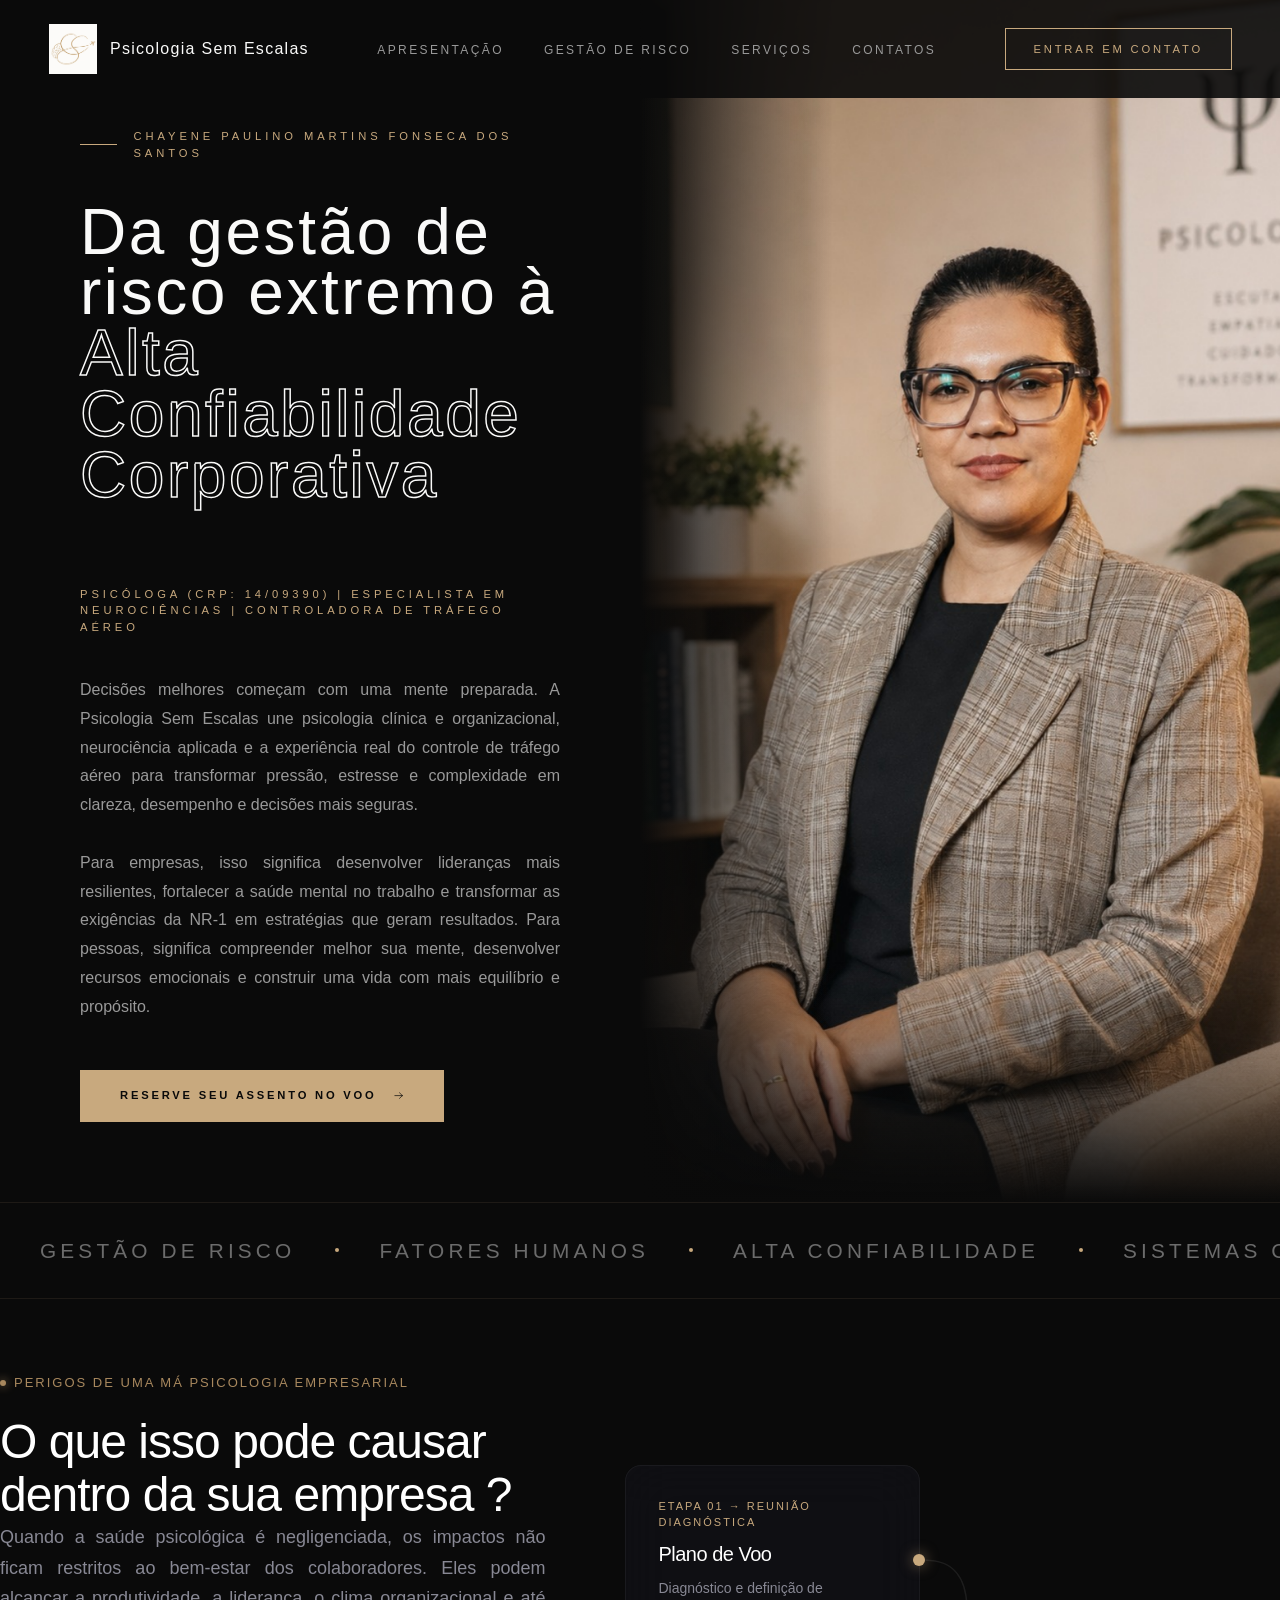
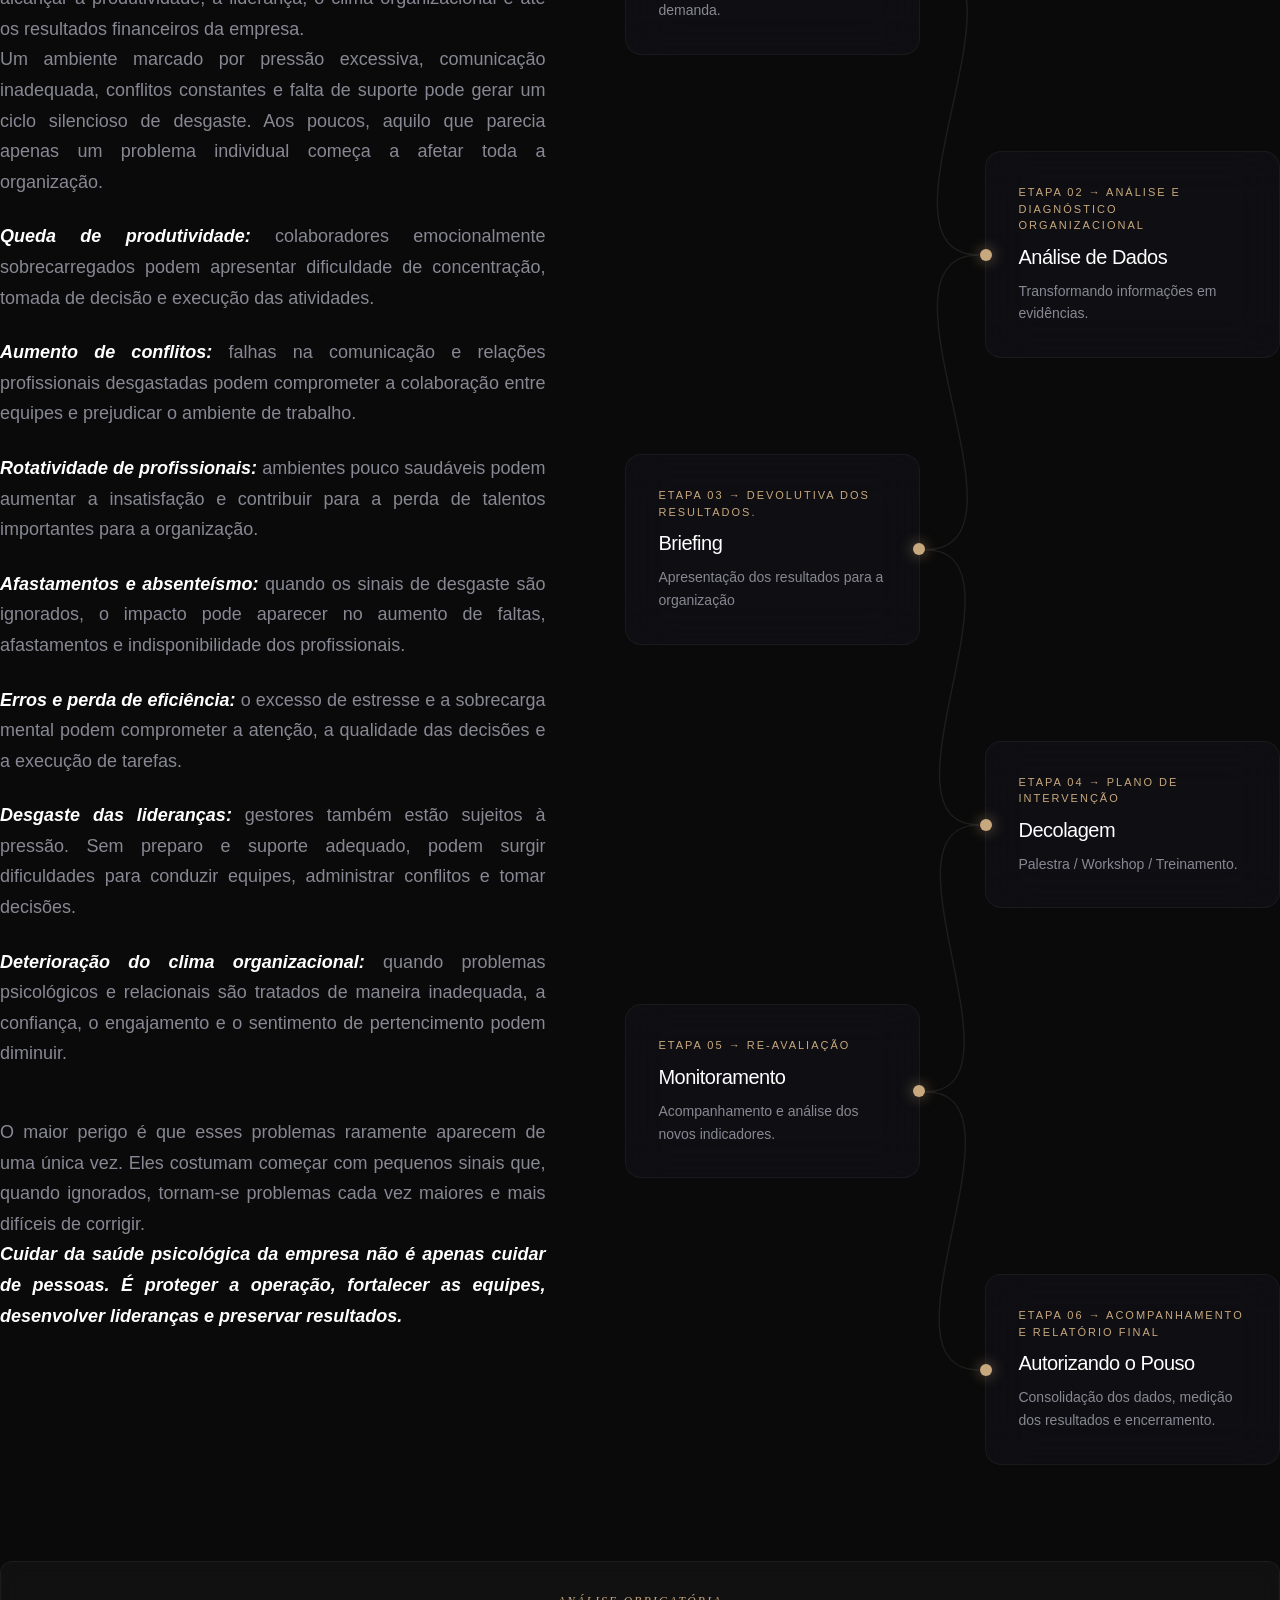
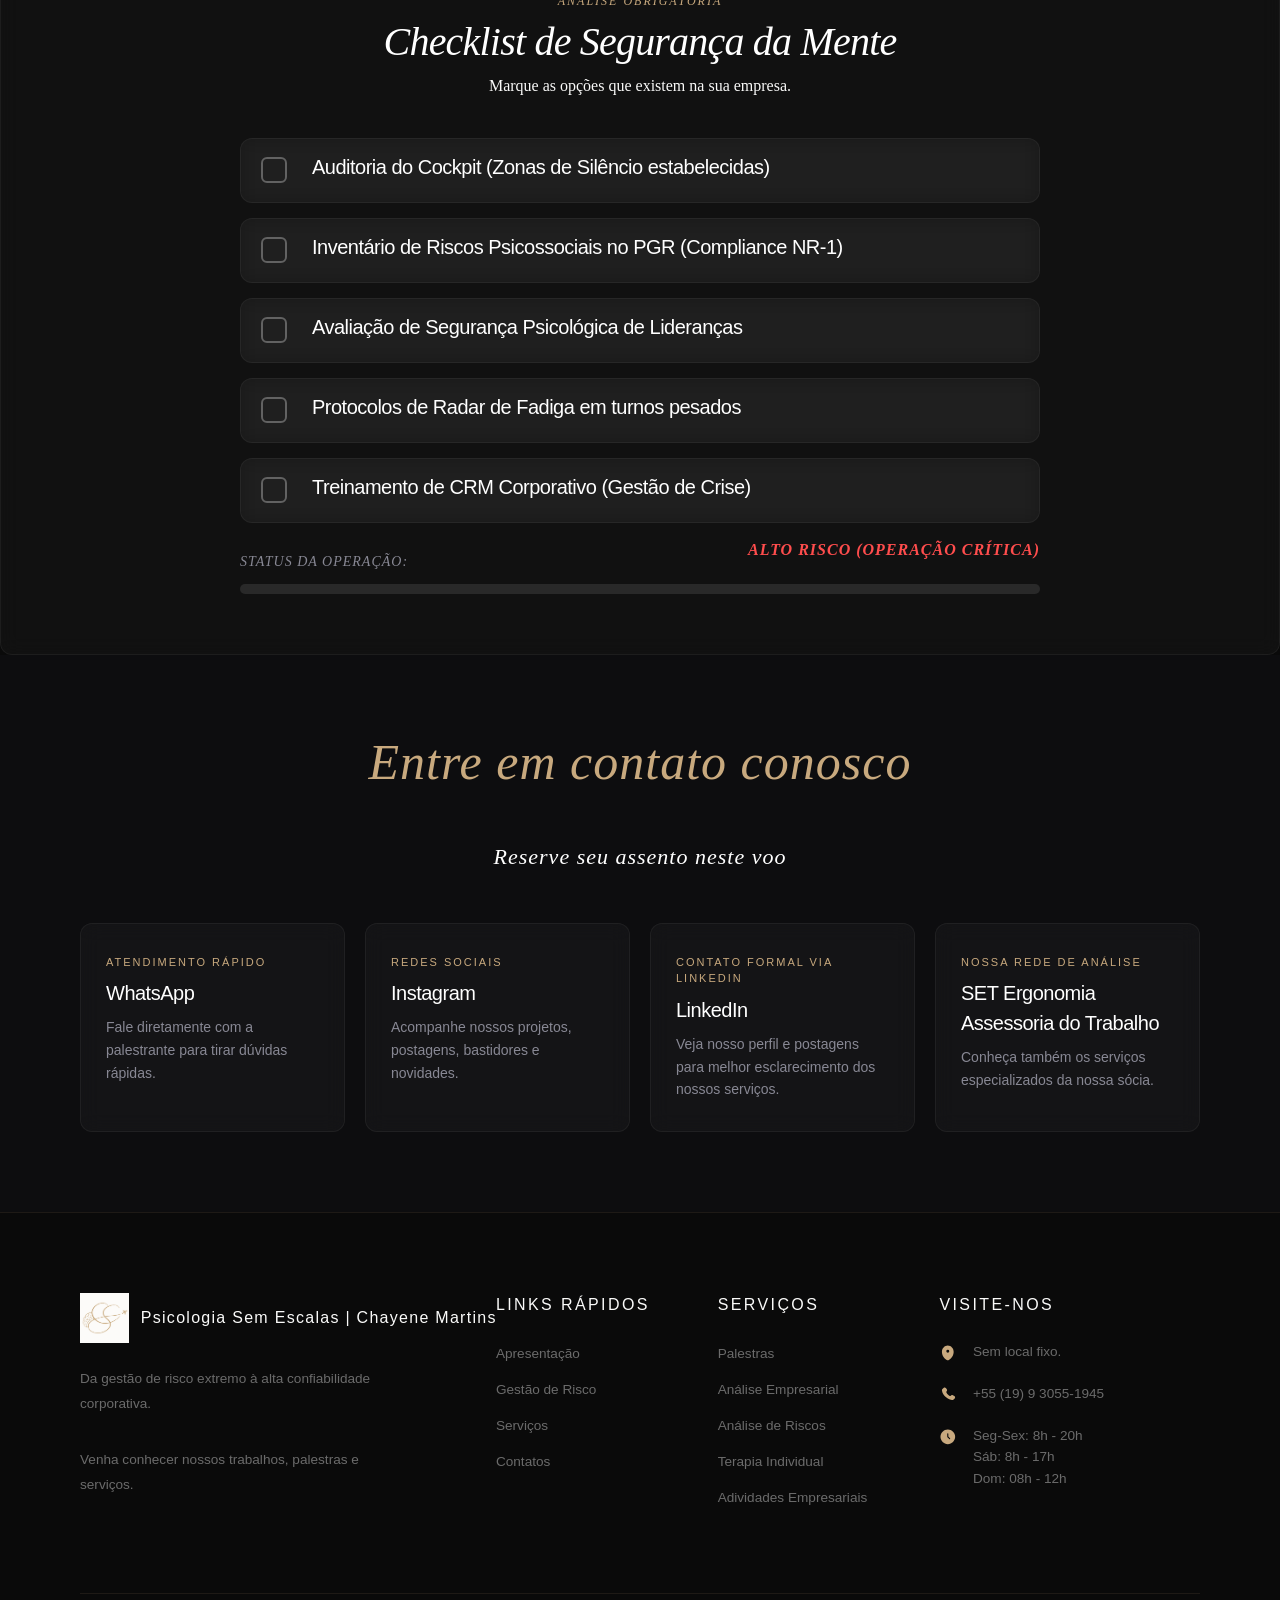
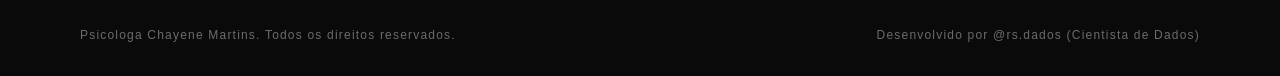
==== index.html @ 05df7f7c "02 Deploy" ====
<!DOCTYPE html>
<html lang="pt-BR">

<head>
    <meta charset="utf-8" />
    <meta content="width=device-width, initial-scale=1.0" name="viewport" />
    <title>Psicologia Sem Escalas | Chayene Martins</title>
    <link rel="icon" type="image/png" href="/assets/Logo.png">
    <!-- fonts -->
    <link href="https://fonts.googleapis.com" rel="preconnect" />
    <link crossorigin="" href="https://fonts.gstatic.com" rel="preconnect" />
    <link href="assets/css2_13ddf91fdf43.css" rel="stylesheet" />
    <script src="Js/176e894661aa9cdc_3.4.17"></script>
    <!-- css -->
    <!-- Estilos completos do design (reset, navegação, hero, marquee, sobre, serviços, galeria, equipe, depoimentos, reserva, instagram, rodapé, animações e responsividade) -->
    <link href="assets/styles.css" rel="stylesheet" />
    <!-- head-only js -->
    <!-- Iconify runtime (Solar icon set) — necessário no head para renderizar ícones inline -->
    <script src="assets/iconify_654a1ef798a3.js"></script>
</head>

<body>
    <!-- navigation -->
    <nav class="nav" id="nav">
        <div class="nav-brand">
            <img alt="" loading="eager" src="assets/Logo.png" class="nav-logo" />
            <label class="nav-logo-text">Psicologia Sem Escalas</label>
        </div>
        <ul class="nav-links">
            <li><a href="#apresentacao">Apresentação</a></li>
            <li><a href="#gestaorisco">Gestão de Risco</a></li>
            <li><a href="#servicos">Serviços</a></li>
            <li><a href="#contatos">Contatos</a></li>
        </ul>
        <a class="nav-cta" href="https://api.whatsapp.com/send/?phone=551930551945&text&type=phone_number&app_absent=0">Entrar em Contato</a>
        <div class="nav-hamburger" id="hamburger">
            <span></span><span></span><span></span>
        </div>
    </nav>
    <!-- mobile-navigation -->
    <div class="mobile-nav" id="mobileNav">
        <a href="#apresentacao" onclick="closeMobileNav()">Apresentação</a>
        <a href="#gestaorisco" onclick="closeMobileNav()">Gestão de Risco</a>
        <a href="#servicos" onclick="closeMobileNav()">Serviços</a>
        <a href="#contatos" onclick="closeMobileNav()">Contatos</a>
    </div>
    <!-- hero -->
    <section class="hero" id="apresentacao">
        <div class="hero-content">
            <div class="hero-tag">
                <span class="hero-tag-line"></span>
                <span class="hero-tag-text">Chayene Paulino Martins Fonseca dos Santos</span>
            </div>
            <h1 class="hero-title">
                <span>Da gestão de risco extremo à</span>
                <span class="title-stroke">Alta Confiabilidade</span>
                <span class="title-stroke">Corporativa</span>
            </h1>
            <br>
            <br>
            <div class="hero-tag">
                <span class="hero-tag-text">Psicóloga (CRP: 14/09390) | Especialista em Neurociências | Controladora
                    de
                    Tráfego Aéreo</span>
            </div>
            <label class="hero-desc">
                Decisões melhores começam com uma mente preparada.
                A Psicologia Sem Escalas une psicologia clínica e organizacional,
                neurociência aplicada e a experiência real do controle de tráfego aéreo
                para transformar pressão, estresse e complexidade em clareza,
                desempenho e decisões mais seguras.
                <br><br>
                Para empresas, isso significa desenvolver lideranças mais resilientes,
                fortalecer a saúde mental no trabalho e transformar as exigências da
                NR-1 em estratégias que geram resultados.
                Para pessoas, significa compreender melhor sua mente, desenvolver
                recursos emocionais e construir uma vida com mais equilíbrio e propósito.
            </label>
            <div class="hero-actions">
                <a class="btn-primary" href="#booking" id="servicos">
                    <span>Reserve seu assento no voo</span>
                    <svg aria-hidden="true" class="iconify iconify--solar" data-icon="solar:arrow-right-linear"
                        height="1em" role="img" viewBox="0 0 24 24" width="1em" xmlns="http://www.w3.org/2000/svg">
                        <path d="M4 12h16m0 0l-6-6m6 6l-6 6" fill="none" stroke="currentColor" stroke-linecap="round"
                            stroke-linejoin="round" stroke-width="1.5" />
                    </svg>
                </a>
            </div>
        </div>
        <div class="hero-image">
            <img alt="Mestre barbeiro em ação" loading="eager" src="assets/Chay_Psicologa.jpeg" />
        </div>
    </section>
    <!-- marquee -->
    <div class="marquee-section">
        <div class="marquee-track">
            <div class="marquee-item">
                <span>Gestão de Risco</span>
                <div class="dot"></div>
                <span>Fatores Humanos</span>
                <div class="dot"></div>
                <span>ALta Confiabilidade</span>
                <div class="dot"></div>
                <span>Sistemas Complexos</span>
                <div class="dot"></div>
                <span>Saúde Mental</span>
                <div class="dot"></div>
                <span>Palestras</span>
                <div class="dot"></div>
                <span>Consultorias</span>
                <div class="dot"></div>
                <span>Treinamentos</span>
                <div class="dot"></div>
                <span>Alta Performace</span>
                <div class="dot"></div>
                <span>Sustentabilidade</span>
                <div class="dot"></div>
                <span>Liderança Preditiva</span>
                <div class="dot"></div>
            </div>
            <div class="marquee-item">
                <span>Gestão de Risco</span>
                <div class="dot"></div>
                <span>Fatores Humanos</span>
                <div class="dot"></div>
                <span>ALta Confiabilidade</span>
                <div class="dot"></div>
                <span>Sistemas Complexos</span>
                <div class="dot"></div>
                <span>Saúde Mental</span>
                <div class="dot"></div>
                <span>Palestras</span>
                <div class="dot"></div>
                <span>Consultorias</span>
                <div class="dot"></div>
                <span>Treinamentos</span>
                <div class="dot"></div>
                <span>Alta Performace</span>
                <div class="dot"></div>
                <span>Sustentabilidade</span>
                <div class="dot"></div>
                <span>Liderança Preditiva</span>
                <div class="dot"></div>
            </div>
        </div>
    </div>
    <!-- pipeline -->
    <section class="section-padding" id="gestaorisco">
        <div class="container split-section" style="align-items: flex-start;">
            <div class="section-info sticky top-32 reveal visible">
                <div class="tagline">Perigos de uma má psicologia empresarial</div>
                <h2>O que isso pode causar dentro da sua empresa ?</h2>
                
                <p style="text-align: justify;"> Quando a saúde psicológica é negligenciada, os impactos não ficam restritos ao bem-estar dos colaboradores. Eles podem alcançar a produtividade, a liderança, o clima organizacional e até os resultados financeiros da empresa. </p> 
                <p style="text-align: justify;"> Um ambiente marcado por pressão excessiva, comunicação inadequada, conflitos constantes e falta de suporte pode gerar um ciclo silencioso de desgaste. Aos poucos, aquilo que parecia apenas um problema individual começa a afetar toda a organização. </p> 
                <br>
                <p style="text-align: justify;"> 
                    <strong>
                        Queda de produtividade:
                    </strong>
                     colaboradores emocionalmente sobrecarregados podem apresentar dificuldade de concentração, tomada de decisão e execução das atividades. 
                </p>
                <br> 
                <p style="text-align: justify;"> 
                    <strong>
                        Aumento de conflitos:
                    </strong>
                     falhas na comunicação e relações profissionais desgastadas podem comprometer a colaboração entre equipes e prejudicar o ambiente de trabalho. 
                </p>
                <br> 
                <p style="text-align: justify;"> 
                    <strong>
                        Rotatividade de profissionais:
                    </strong>
                     ambientes pouco saudáveis podem aumentar a insatisfação e contribuir para a perda de talentos importantes para a organização. 
                </p>
                <br> 
                <p style="text-align: justify;"> 
                    <strong>
                        Afastamentos e absenteísmo:
                    </strong>
                     quando os sinais de desgaste são ignorados, o impacto pode aparecer no aumento de faltas, afastamentos e indisponibilidade dos profissionais. 
                </p>
                <br> 
                <p style="text-align: justify;"> 
                    <strong>
                        Erros e perda de eficiência:
                    </strong>
                     o excesso de estresse e a sobrecarga mental podem comprometer a atenção, a qualidade das decisões e a execução de tarefas. 
                </p>
                <br> 
                <p style="text-align: justify;"> 
                    <strong>
                        Desgaste das lideranças:
                    </strong>
                     gestores também estão sujeitos à pressão. Sem preparo e suporte adequado, podem surgir dificuldades para conduzir equipes, administrar conflitos e tomar decisões. 
                </p>
                <br> 
                <p style="text-align: justify;"> 
                    <strong>
                        Deterioração do clima organizacional:
                    </strong>
                     quando problemas psicológicos e relacionais são tratados de maneira inadequada, a confiança, o engajamento e o sentimento de pertencimento podem diminuir. 
                </p>
                <br>
                <br> 
                <p style="text-align: justify;"> 
                    O maior perigo é que esses problemas raramente aparecem de uma única vez. Eles costumam começar com pequenos sinais que, quando ignorados, tornam-se problemas cada vez maiores e mais difíceis de corrigir. 
                </p> 
                <p style="text-align: justify;"> 
                    <strong>
                        Cuidar da saúde psicológica da empresa não é apenas cuidar de pessoas. É proteger a operação, fortalecer as equipes, desenvolver lideranças e preservar resultados.
                    </strong> 
                </p>    
            </div>
            <div class="section-visual flex justify-center w-full relative">
                <div class="relative w-full flex flex-col gap-24 py-16 md:py-24 max-w-2xl mx-auto" id="pipeline-stack">
                    <svg class="absolute inset-0 w-full h-full pointer-events-none z-0 overflow-visible"
                        id="pipeline-svg">
                        <defs>
                            <filter height="200%" id="glow-line" width="200%" x="-50%" y="-50%">
                                <feGaussianBlur result="blur" stdDeviation="5"></feGaussianBlur>
                                <feComposite in="SourceGraphic" in2="blur" operator="over"></feComposite>
                            </filter>
                            <linearGradient id="glow-grad" x1="0%" x2="0%" y1="0%" y2="100%">
                                <stop offset="0%" stop-color="rgba(255, 255, 255, 0.1)"></stop>
                                <stop offset="50%" stop-color="rgba(255, 255, 255)"></stop>
                                <stop offset="100%" stop-color="rgba(255, 255, 255, 0.1)"></stop>
                            </linearGradient>
                        </defs>
                        <path
                            d="M 308.390625 183 C 416.390625 183, 255.609375 453, 363.609375 453 C 255.609375 453, 416.390625 723, 308.390625 723 C 407.740625 723, 264.259375 971.375, 363.609375 971.375 C 259.709375 971.375, 412.290625 1231.125, 308.390625 1231.125 "
                            fill="none" id="pipeline-path-base" stroke="rgba(255,255,255,0.08)" stroke-width="1.5">
                        </path>
                        <path
                            d="M 308.390625 183 C 416.390625 183, 255.609375 453, 363.609375 453 C 255.609375 453, 416.390625 723, 308.390625 723 C 407.740625 723, 264.259375 971.375, 363.609375 971.375 C 259.709375 971.375, 412.290625 1231.125, 308.390625 1231.125 "
                            fill="none" filter="url(#glow-line)" id="pipeline-path-glow" stroke="url(#glow-grad)"
                            stroke-width="2"
                            style="transition: stroke-dashoffset 0.1s ease-out; stroke-dasharray: 1232.87; stroke-dashoffset: 1232.87;">
                        </path>
                    </svg>
                    <div class="pipeline-card self-start w-[85%] md:w-[45%] max-w-[340px] ml-4 md:ml-0 mr-auto relative bg-[#111116]/80 backdrop-blur-xl border border-white/5 rounded-2xl p-8 transition-all duration-700 ease-out hover:bg-[#111116] hover:-translate-y-1 hover:border-[#C8A97E]/30 hover:shadow-[0_15px_40px_-10px_rgba(51,210,255,0.15)] cursor-pointer z-10 opacity-100 translate-y-0 scale-100"
                        data-index="0">
                        <div
                            class="pipeline-side-node absolute top-1/2 -translate-y-1/2 -right-[6px] w-3 h-3 rounded-full border z-20 transition-all duration-700 border-[#FFFFFF]/60 bg-[#FFFFFF] shadow-[0_0_14px_rgba(51,210,255,0.6)]">
                        </div>
                        <div class="text-[#C8A97E] text-[11px] uppercase tracking-[2px] mb-2"
                            style="font-family: var(--font-display);">Etapa 01 → Reunião Diagnóstica</div>
                        <div class="text-[20px] text-white tracking-tight mb-2"
                            style="font-family: var(--font-display);">Plano de Voo</div>
                        <div class="text-[14px] text-[#888894] leading-relaxed">Diagnóstico e definição de demanda.</div>
                    </div>
                    <div class="pipeline-card self-end w-[85%] md:w-[45%] max-w-[340px] mr-4 md:mr-0 ml-auto relative bg-[#111116]/80 backdrop-blur-xl border border-white/5 rounded-2xl p-8 transition-all duration-700 ease-out hover:bg-[#111116] hover:-translate-y-1 hover:border-[#C8A97E]/30 hover:shadow-[0_15px_40px_-10px_rgba(51,210,255,0.15)] cursor-pointer z-10 opacity-100 translate-y-0 scale-100"
                        data-index="3">
                        <div
                            class="pipeline-side-node absolute top-1/2 -translate-y-1/2 -left-[6px] w-3 h-3 rounded-full border z-20 transition-all duration-700 border-[#FFFFFF]/60 bg-[#FFFFFF] shadow-[0_0_14px_rgba(51,210,255,0.6)]">
                        </div>
                        <div class="text-[#C8A97E] text-[11px] uppercase tracking-[2px] mb-2"
                            style="font-family: var(--font-display);">Etapa 02 → Análise e Diagnóstico Organizacional</div>
                        <div class="text-[20px] text-white tracking-tight mb-2"
                            style="font-family: var(--font-display);">Análise de Dados</div>
                        <div class="text-[14px] text-[#888894] leading-relaxed">Transformando informações em evidências.</div>
                    </div>
                    <div class="pipeline-card self-start w-[85%] md:w-[45%] max-w-[340px] ml-4 md:ml-0 mr-auto relative bg-[#111116]/80 backdrop-blur-xl border border-white/5 rounded-2xl p-8 transition-all duration-700 ease-out hover:bg-[#111116] hover:-translate-y-1 hover:border-[#C8A97E]/30 hover:shadow-[0_15px_40px_-10px_rgba(51,210,255,0.15)] cursor-pointer z-10 opacity-100 translate-y-0 scale-100"
                        data-index="4">
                        <div
                            class="pipeline-side-node absolute top-1/2 -translate-y-1/2 -right-[6px] w-3 h-3 rounded-full border z-20 transition-all duration-700 border-[#FFFFFF]/60 bg-[#FFFFFF] shadow-[0_0_14px_rgba(51,210,255,0.6)]">
                        </div>
                        <div class="text-[#C8A97E] text-[11px] uppercase tracking-[2px] mb-2"
                            style="font-family: var(--font-display);">Etapa 03 → Devolutiva dos resultados.</div>
                        <div class="text-[20px] text-white tracking-tight mb-2"
                            style="font-family: var(--font-display);">Briefing</div>
                        <div class="text-[14px] text-[#888894] leading-relaxed">Apresentação dos resultados para a organização</div>
                    </div>
                    <div class="pipeline-card self-end w-[85%] md:w-[45%] max-w-[340px] mr-4 md:mr-0 ml-auto relative bg-[#111116]/80 backdrop-blur-xl border border-white/5 rounded-2xl p-8 transition-all duration-700 ease-out hover:bg-[#111116] hover:-translate-y-1 hover:border-[#C8A97E]/30 hover:shadow-[0_15px_40px_-10px_rgba(51,210,255,0.15)] cursor-pointer z-10 opacity-100 translate-y-0 scale-100"
                        data-index="5">
                        <div
                            class="pipeline-side-node absolute top-1/2 -translate-y-1/2 -left-[6px] w-3 h-3 rounded-full border z-20 transition-all duration-700 border-[#FFFFFF]/60 bg-[#FFFFFF] shadow-[0_0_14px_rgba(51,210,255,0.6)]">
                        </div>
                        <div class="text-[#C8A97E] text-[11px] uppercase tracking-[2px] mb-2"
                            style="font-family: var(--font-display);">Etapa 04 → Plano de Intervenção</div>
                        <div class="text-[20px] text-white tracking-tight mb-2"
                            style="font-family: var(--font-display);">Decolagem</div>
                        <div class="text-[14px] text-[#888894] leading-relaxed">Palestra / Workshop / Treinamento.</div>
                    </div>
                    <div class="pipeline-card self-start w-[85%] md:w-[45%] max-w-[340px] ml-4 md:ml-0 mr-auto relative bg-[#111116]/80 backdrop-blur-xl border border-white/5 rounded-2xl p-8 transition-all duration-700 ease-out hover:bg-[#111116] hover:-translate-y-1 hover:border-[#C8A97E]/30 hover:shadow-[0_15px_40px_-10px_rgba(51,210,255,0.15)] cursor-pointer z-10 opacity-100 translate-y-0 scale-100"
                        data-index="6">
                        <div
                            class="pipeline-side-node absolute top-1/2 -translate-y-1/2 -right-[6px] w-3 h-3 rounded-full border z-20 transition-all duration-700 border-[#FFFFFF]/60 bg-[#FFFFFF] shadow-[0_0_14px_rgba(51,210,255,0.6)]">
                        </div>
                        <div class="text-[#C8A97E] text-[11px] uppercase tracking-[2px] mb-2"
                            style="font-family: var(--font-display);">Etapa 05 → Re-Avaliação</div>
                        <div class="text-[20px] text-white tracking-tight mb-2"
                            style="font-family: var(--font-display);">Monitoramento</div>
                        <div class="text-[14px] text-[#888894] leading-relaxed">Acompanhamento e análise dos novos indicadores.</div>
                    </div>
                    <div class="pipeline-card self-end w-[85%] md:w-[45%] max-w-[340px] mr-4 md:mr-0 ml-auto relative bg-[#111116]/80 backdrop-blur-xl border border-white/5 rounded-2xl p-8 transition-all duration-700 ease-out hover:bg-[#111116] hover:-translate-y-1 hover:border-[#C8A97E]/30 hover:shadow-[0_15px_40px_-10px_rgba(51,210,255,0.15)] cursor-pointer z-10 opacity-100 translate-y-0 scale-100"
                        data-index="7">
                        <div
                            class="pipeline-side-node absolute top-1/2 -translate-y-1/2 -left-[6px] w-3 h-3 rounded-full border z-20 transition-all duration-700 border-[#FFFFFF]/60 bg-[#FFFFFF] shadow-[0_0_14px_rgba(51,210,255,0.6)]">
                        </div>
                        <div class="text-[#C8A97E] text-[11px] uppercase tracking-[2px] mb-2"
                            style="font-family: var(--font-display);">Etapa 06 → Acompanhamento e Relatório Final</div>
                        <div class="text-[20px] text-white tracking-tight mb-2"
                            style="font-family: var(--font-display);">Autorizando o Pouso</div>
                        <div class="text-[14px] text-[#888894] leading-relaxed">Consolidação dos dados, medição dos resultados e encerramento.</div>
                    </div>
                </div>
            </div>
        </div>
    </section>

    <div class="checklist-container">
        <div class="checklist-header">
            <span class="header-eyebrow">Análise Obrigatória</span>
            <h2 class="header-titulo">Checklist de Segurança da Mente</h2>
            <p class="header-instrucao">Marque as opções que existem na sua empresa.</p>
        </div>
        <!-- Lista de Checkboxes -->
        <div class="checklist-lista">
        
            <!-- Cartão 1 -->
            <label class="check-item-card">
                <input type="checkbox" class="check-input">
                <div class="check-box-visual"></div>
                <div class="check-textos">
                    <div class="card-title">Auditoria do Cockpit (Zonas de Silêncio estabelecidas)</div>
                </div>
            </label>
        
            <!-- Cartão 2 -->
            <label class="check-item-card">
                <input type="checkbox" class="check-input">
                <div class="check-box-visual"></div>
                <div class="check-textos">
                    <div class="card-title">Inventário de Riscos Psicossociais no PGR (Compliance NR-1)</div>
                </div>
            </label>
        
            <!-- Cartão 3 -->
            <label class="check-item-card">
                <input type="checkbox" class="check-input">
                <div class="check-box-visual"></div>
                <div class="check-textos">
                    <div class="card-title">Avaliação de Segurança Psicológica de Lideranças</div>
                </div>
            </label>
        
            <!-- Cartão 4 -->
            <label class="check-item-card">
                <input type="checkbox" class="check-input">
                <div class="check-box-visual"></div>
                <div class="check-textos">
                    <div class="card-title">Protocolos de Radar de Fadiga em turnos pesados</div>
                </div>
            </label>
        
            <!-- Cartão 5 -->
            <label class="check-item-card">
                <input type="checkbox" class="check-input">
                <div class="check-box-visual"></div>
                <div class="check-textos">
                    <div class="card-title">Treinamento de CRM Corporativo (Gestão de Crise)</div>
                </div>
            </label>
            
            <!-- Barra de Progresso e Status -->
            <div class="progresso-container">
                <div class="status-header">
                    <span class="status-label italic">Status da Operação:</span>
                    <span class="status-mensagem nivel-0 italic" id="status-texto">ALTO RISCO (OPERAÇÃO CRÍTICA)</span>
                </div>
                <div class="barra-fundo">
                    <div class="barra-preenchimento" id="barra-nivel"></div>
                </div>
            </div>
        </div>
    </div>

    <section class="contato-container" id="contatos">
        <h2 class="contato-titulo italic" style="font-family: var(--serif); font-style: italic; font-size: 50px;color: var(--gold);">Entre em contato conosco</h2>
        <h6 class="contato-titulo italic" style="font-family: var(--serif); font-style: italic;color: white;">Reserve seu assento neste voo</h6>
        <div class="contato-grid">
            <!-- Cartão 1: WhatsApp -->
            <a href="https://api.whatsapp.com/send/?phone=551930551945&text&type=phone_number&app_absent=0" target="_blank" class="contato-card">
                <div class="card-eyebrow">Atendimento Rápido</div>
                <div class="card-title">WhatsApp</div>
                <div class="card-desc">Fale diretamente com a palestrante para tirar dúvidas rápidas.</div>
            </a>
    
            <!-- Cartão 2: Instagram -->
            <a href="https://instagram.com/psicologiasemescalas" target="_blank" class="contato-card">
                <div class="card-eyebrow">Redes Sociais</div>
                <div class="card-title">Instagram</div>
                <div class="card-desc">Acompanhe nossos projetos, postagens, bastidores e novidades.</div>
            </a>
    
            <!-- Cartão 3: LinkedIn Profissional -->
            <a href="https://www.linkedin.com/in/chayenesantospsemescalas/" class="contato-card">
                <div class="card-eyebrow">Contato Formal via LinkedIn</div>
                <div class="card-title">LinkedIn</div>
                <div class="card-desc">Veja nosso perfil e postagens para melhor esclarecimento dos nossos serviços.</div>
            </a>
    
            <!-- Cartão 4: Site Parceiro -->
            <a href="https://www.empresaset.com/" target="_blank" class="contato-card">
                <div class="card-eyebrow">Nossa Rede de Análise</div>
                <div class="card-title">SET Ergonomia Assessoria do Trabalho</div>
                <div class="card-desc">Conheça também os serviços especializados da nossa sócia.</div>
            </a>
        </div>
    </section>
    <footer class="footer">
        <div class="footer-top">
            <div>
                <div class="footer-brand-name nav-brand">
                    <img alt="" loading="eager" src="assets/Logo.png" class="nav-logo" />
                    <label class="nav-logo-text">Psicologia Sem Escalas | Chayene Martins</label>
                </div>
                <p class="footer-brand-desc">Da gestão de risco extremo à alta confiabilidade corporativa.</p>
                <p class="footer-brand-desc">Venha conhecer nossos trabalhos, palestras e serviços.</p>
            </div>
            <div class="footer-col">
                <div class="footer-col-title">LINKS RÁPIDOS</div>
                <ul>
                    <li><a href="#apresentacao">Apresentação</a></li>
                    <li><a href="#gestaorisco">Gestão de Risco</a></li>
                    <li><a href="#servicos">Serviços</a></li>
                    <li><a href="#contatos">Contatos</a></li>
                </ul>
            </div>
            <div class="footer-col">
                <div class="footer-col-title">SERVIÇOS</div>
                <ul>
                    <li><a>Palestras</a></li>
                    <li><a>Análise Empresarial</a></li>
                    <li><a>Análise de Riscos</a></li>
                    <li><a>Terapia Individual</a></li>
                    <li><a>Adividades Empresariais</a></li>
                </ul>
            </div>
            <div class="footer-col">
                <div class="footer-col-title">VISITE-NOS</div>
                <div class="footer-contact-item">
                    <svg aria-hidden="true" class="iconify iconify--solar" data-icon="solar:map-point-bold" height="1em"
                        role="img" viewBox="0 0 24 24" width="1em" xmlns="http://www.w3.org/2000/svg">
                        <path clip-rule="evenodd"
                            d="M12 2c-4.418 0-8 4.003-8 8.5c0 4.462 2.553 9.312 6.537 11.174a3.45 3.45 0 0 0 2.926 0C17.447 19.812 20 14.962 20 10.5C20 6.003 16.418 2 12 2m0 10a2 2 0 1 0 0-4a2 2 0 0 0 0 4"
                            fill="currentColor" fill-rule="evenodd" />
                    </svg>
                    <p>Sem local fixo.<br /></p>
                </div>
                <div class="footer-contact-item">
                    <svg aria-hidden="true" class="iconify iconify--solar" data-icon="solar:phone-bold" height="1em"
                        role="img" viewBox="0 0 24 24" width="1em" xmlns="http://www.w3.org/2000/svg">
                        <path
                            d="m16.556 12.906l-.455.453s-1.083 1.076-4.038-1.862s-1.872-4.014-1.872-4.014l.286-.286c.707-.702.774-1.83.157-2.654L9.374 2.86C8.61 1.84 7.135 1.705 6.26 2.575l-1.57 1.56c-.433.432-.723.99-.688 1.61c.09 1.587.808 5 4.812 8.982c4.247 4.222 8.232 4.39 9.861 4.238c.516-.048.964-.31 1.325-.67l1.42-1.412c.96-.953.69-2.588-.538-3.255l-1.91-1.039c-.806-.437-1.787-.309-2.417.317"
                            fill="currentColor" />
                    </svg>
                    <p>+55 (19) 9 3055-1945</p>
                </div>
                <div class="footer-contact-item">
                    <svg aria-hidden="true" class="iconify iconify--solar" data-icon="solar:clock-circle-bold"
                        height="1em" role="img" viewBox="0 0 24 24" width="1em" xmlns="http://www.w3.org/2000/svg">
                        <defs>
                            <mask id="ico-clock-foot">
                                <g fill="none">
                                    <path d="M22 12c0 5.523-4.477 10-10 10S2 17.523 2 12S6.477 2 12 2s10 4.477 10 10"
                                        fill="#fff" />
                                    <path clip-rule="evenodd"
                                        d="M12 7.25a.75.75 0 0 1 .75.75v3.69l2.28 2.28a.75.75 0 1 1-1.06 1.06l-2.5-2.5a.75.75 0 0 1-.22-.53V8a.75.75 0 0 1 .75-.75"
                                        fill="#000" fill-rule="evenodd" />
                                </g>
                            </mask>
                        </defs>
                        <path d="M0 0h24v24H0z" fill="currentColor" mask="url(#ico-clock-foot)" />
                    </svg>
                    <p>Seg-Sex: 8h - 20h<br />Sáb: 8h - 17h<br />Dom: 08h - 12h</p>
                </div>
            </div>
        </div>
        <div class="footer-bottom">
            <p>Psicologa Chayene Martins. Todos os direitos reservados.</p>
            <div class="footer-bottom-links">
                <a href="https://instagram.com/rs.dados">Desenvolvido por @rs.dados (Cientista de Dados)</a>
            </div>
        </div>
    </footer>
</body>
<script src="Js/pipeline.js"></script>
</html>
---- assets/css2_13ddf91fdf43.css ----
/* latin-ext */
@font-face {
  font-family: 'Bebas Neue';
  font-style: normal;
  font-weight: 400;
  font-display: swap;
  src: url("JTUSjIg69CK48gW7PXoo9WdhyyTh89_768b53035ba3.woff2") format('woff2');
  unicode-range: U+0100-02BA, U+02BD-02C5, U+02C7-02CC, U+02CE-02D7, U+02DD-02FF, U+0304, U+0308, U+0329, U+1D00-1DBF, U+1E00-1E9F, U+1EF2-1EFF, U+2020, U+20A0-20AB, U+20AD-20C0, U+2113, U+2C60-2C7F, U+A720-A7FF;
}
/* latin */
@font-face {
  font-family: 'Bebas Neue';
  font-style: normal;
  font-weight: 400;
  font-display: swap;
  src: url("JTUSjIg69CK48gW7PXoo9WlhyyTh89_995908a0f5de.woff2") format('woff2');
  unicode-range: U+0000-00FF, U+0131, U+0152-0153, U+02BB-02BC, U+02C6, U+02DA, U+02DC, U+0304, U+0308, U+0329, U+2000-206F, U+20AC, U+2122, U+2191, U+2193, U+2212, U+2215, U+FEFF, U+FFFD;
}
/* cyrillic-ext */
@font-face {
  font-family: 'Inter';
  font-style: normal;
  font-weight: 300;
  font-display: swap;
  src: url("UcC73FwrK3iLTeHuS_nVMrMxCp50Sj_7249155f7a06.woff2") format('woff2');
  unicode-range: U+0460-052F, U+1C80-1C8A, U+20B4, U+2DE0-2DFF, U+A640-A69F, U+FE2E-FE2F;
}
/* cyrillic */
@font-face {
  font-family: 'Inter';
  font-style: normal;
  font-weight: 300;
  font-display: swap;
  src: url("UcC73FwrK3iLTeHuS_nVMrMxCp50Sj_e34c5f1bf15e.woff2") format('woff2');
  unicode-range: U+0301, U+0400-045F, U+0490-0491, U+04B0-04B1, U+2116;
}
/* greek-ext */
@font-face {
  font-family: 'Inter';
  font-style: normal;
  font-weight: 300;
  font-display: swap;
  src: url("UcC73FwrK3iLTeHuS_nVMrMxCp50Sj_6e1a6b2b96f4.woff2") format('woff2');
  unicode-range: U+1F00-1FFF;
}
/* greek */
@font-face {
  font-family: 'Inter';
  font-style: normal;
  font-weight: 300;
  font-display: swap;
  src: url("UcC73FwrK3iLTeHuS_nVMrMxCp50Sj_656bbed6cec3.woff2") format('woff2');
  unicode-range: U+0370-0377, U+037A-037F, U+0384-038A, U+038C, U+038E-03A1, U+03A3-03FF;
}
/* vietnamese */
@font-face {
  font-family: 'Inter';
  font-style: normal;
  font-weight: 300;
  font-display: swap;
  src: url("UcC73FwrK3iLTeHuS_nVMrMxCp50Sj_fc83e07548c4.woff2") format('woff2');
  unicode-range: U+0102-0103, U+0110-0111, U+0128-0129, U+0168-0169, U+01A0-01A1, U+01AF-01B0, U+0300-0301, U+0303-0304, U+0308-0309, U+0323, U+0329, U+1EA0-1EF9, U+20AB;
}
/* latin-ext */
@font-face {
  font-family: 'Inter';
  font-style: normal;
  font-weight: 300;
  font-display: swap;
  src: url("UcC73FwrK3iLTeHuS_nVMrMxCp50Sj_749a308406a6.woff2") format('woff2');
  unicode-range: U+0100-02BA, U+02BD-02C5, U+02C7-02CC, U+02CE-02D7, U+02DD-02FF, U+0304, U+0308, U+0329, U+1D00-1DBF, U+1E00-1E9F, U+1EF2-1EFF, U+2020, U+20A0-20AB, U+20AD-20C0, U+2113, U+2C60-2C7F, U+A720-A7FF;
}
/* latin */
@font-face {
  font-family: 'Inter';
  font-style: normal;
  font-weight: 300;
  font-display: swap;
  src: url("UcC73FwrK3iLTeHuS_nVMrMxCp50Sj_1ab1ad55902b.woff2") format('woff2');
  unicode-range: U+0000-00FF, U+0131, U+0152-0153, U+02BB-02BC, U+02C6, U+02DA, U+02DC, U+0304, U+0308, U+0329, U+2000-206F, U+20AC, U+2122, U+2191, U+2193, U+2212, U+2215, U+FEFF, U+FFFD;
}
/* cyrillic-ext */
@font-face {
  font-family: 'Inter';
  font-style: normal;
  font-weight: 400;
  font-display: swap;
  src: url("UcC73FwrK3iLTeHuS_nVMrMxCp50Sj_7249155f7a06.woff2") format('woff2');
  unicode-range: U+0460-052F, U+1C80-1C8A, U+20B4, U+2DE0-2DFF, U+A640-A69F, U+FE2E-FE2F;
}
/* cyrillic */
@font-face {
  font-family: 'Inter';
  font-style: normal;
  font-weight: 400;
  font-display: swap;
  src: url("UcC73FwrK3iLTeHuS_nVMrMxCp50Sj_e34c5f1bf15e.woff2") format('woff2');
  unicode-range: U+0301, U+0400-045F, U+0490-0491, U+04B0-04B1, U+2116;
}
/* greek-ext */
@font-face {
  font-family: 'Inter';
  font-style: normal;
  font-weight: 400;
  font-display: swap;
  src: url("UcC73FwrK3iLTeHuS_nVMrMxCp50Sj_6e1a6b2b96f4.woff2") format('woff2');
  unicode-range: U+1F00-1FFF;
}
/* greek */
@font-face {
  font-family: 'Inter';
  font-style: normal;
  font-weight: 400;
  font-display: swap;
  src: url("UcC73FwrK3iLTeHuS_nVMrMxCp50Sj_656bbed6cec3.woff2") format('woff2');
  unicode-range: U+0370-0377, U+037A-037F, U+0384-038A, U+038C, U+038E-03A1, U+03A3-03FF;
}
/* vietnamese */
@font-face {
  font-family: 'Inter';
  font-style: normal;
  font-weight: 400;
  font-display: swap;
  src: url("UcC73FwrK3iLTeHuS_nVMrMxCp50Sj_fc83e07548c4.woff2") format('woff2');
  unicode-range: U+0102-0103, U+0110-0111, U+0128-0129, U+0168-0169, U+01A0-01A1, U+01AF-01B0, U+0300-0301, U+0303-0304, U+0308-0309, U+0323, U+0329, U+1EA0-1EF9, U+20AB;
}
/* latin-ext */
@font-face {
  font-family: 'Inter';
  font-style: normal;
  font-weight: 400;
  font-display: swap;
  src: url("UcC73FwrK3iLTeHuS_nVMrMxCp50Sj_749a308406a6.woff2") format('woff2');
  unicode-range: U+0100-02BA, U+02BD-02C5, U+02C7-02CC, U+02CE-02D7, U+02DD-02FF, U+0304, U+0308, U+0329, U+1D00-1DBF, U+1E00-1E9F, U+1EF2-1EFF, U+2020, U+20A0-20AB, U+20AD-20C0, U+2113, U+2C60-2C7F, U+A720-A7FF;
}
/* latin */
@font-face {
  font-family: 'Inter';
  font-style: normal;
  font-weight: 400;
  font-display: swap;
  src: url("UcC73FwrK3iLTeHuS_nVMrMxCp50Sj_1ab1ad55902b.woff2") format('woff2');
  unicode-range: U+0000-00FF, U+0131, U+0152-0153, U+02BB-02BC, U+02C6, U+02DA, U+02DC, U+0304, U+0308, U+0329, U+2000-206F, U+20AC, U+2122, U+2191, U+2193, U+2212, U+2215, U+FEFF, U+FFFD;
}
/* cyrillic-ext */
@font-face {
  font-family: 'Inter';
  font-style: normal;
  font-weight: 500;
  font-display: swap;
  src: url("UcC73FwrK3iLTeHuS_nVMrMxCp50Sj_7249155f7a06.woff2") format('woff2');
  unicode-range: U+0460-052F, U+1C80-1C8A, U+20B4, U+2DE0-2DFF, U+A640-A69F, U+FE2E-FE2F;
}
/* cyrillic */
@font-face {
  font-family: 'Inter';
  font-style: normal;
  font-weight: 500;
  font-display: swap;
  src: url("UcC73FwrK3iLTeHuS_nVMrMxCp50Sj_e34c5f1bf15e.woff2") format('woff2');
  unicode-range: U+0301, U+0400-045F, U+0490-0491, U+04B0-04B1, U+2116;
}
/* greek-ext */
@font-face {
  font-family: 'Inter';
  font-style: normal;
  font-weight: 500;
  font-display: swap;
  src: url("UcC73FwrK3iLTeHuS_nVMrMxCp50Sj_6e1a6b2b96f4.woff2") format('woff2');
  unicode-range: U+1F00-1FFF;
}
/* greek */
@font-face {
  font-family: 'Inter';
  font-style: normal;
  font-weight: 500;
  font-display: swap;
  src: url("UcC73FwrK3iLTeHuS_nVMrMxCp50Sj_656bbed6cec3.woff2") format('woff2');
  unicode-range: U+0370-0377, U+037A-037F, U+0384-038A, U+038C, U+038E-03A1, U+03A3-03FF;
}
/* vietnamese */
@font-face {
  font-family: 'Inter';
  font-style: normal;
  font-weight: 500;
  font-display: swap;
  src: url("UcC73FwrK3iLTeHuS_nVMrMxCp50Sj_fc83e07548c4.woff2") format('woff2');
  unicode-range: U+0102-0103, U+0110-0111, U+0128-0129, U+0168-0169, U+01A0-01A1, U+01AF-01B0, U+0300-0301, U+0303-0304, U+0308-0309, U+0323, U+0329, U+1EA0-1EF9, U+20AB;
}
/* latin-ext */
@font-face {
  font-family: 'Inter';
  font-style: normal;
  font-weight: 500;
  font-display: swap;
  src: url("UcC73FwrK3iLTeHuS_nVMrMxCp50Sj_749a308406a6.woff2") format('woff2');
  unicode-range: U+0100-02BA, U+02BD-02C5, U+02C7-02CC, U+02CE-02D7, U+02DD-02FF, U+0304, U+0308, U+0329, U+1D00-1DBF, U+1E00-1E9F, U+1EF2-1EFF, U+2020, U+20A0-20AB, U+20AD-20C0, U+2113, U+2C60-2C7F, U+A720-A7FF;
}
/* latin */
@font-face {
  font-family: 'Inter';
  font-style: normal;
  font-weight: 500;
  font-display: swap;
  src: url("UcC73FwrK3iLTeHuS_nVMrMxCp50Sj_1ab1ad55902b.woff2") format('woff2');
  unicode-range: U+0000-00FF, U+0131, U+0152-0153, U+02BB-02BC, U+02C6, U+02DA, U+02DC, U+0304, U+0308, U+0329, U+2000-206F, U+20AC, U+2122, U+2191, U+2193, U+2212, U+2215, U+FEFF, U+FFFD;
}
/* cyrillic-ext */
@font-face {
  font-family: 'Inter';
  font-style: normal;
  font-weight: 600;
  font-display: swap;
  src: url("UcC73FwrK3iLTeHuS_nVMrMxCp50Sj_7249155f7a06.woff2") format('woff2');
  unicode-range: U+0460-052F, U+1C80-1C8A, U+20B4, U+2DE0-2DFF, U+A640-A69F, U+FE2E-FE2F;
}
/* cyrillic */
@font-face {
  font-family: 'Inter';
  font-style: normal;
  font-weight: 600;
  font-display: swap;
  src: url("UcC73FwrK3iLTeHuS_nVMrMxCp50Sj_e34c5f1bf15e.woff2") format('woff2');
  unicode-range: U+0301, U+0400-045F, U+0490-0491, U+04B0-04B1, U+2116;
}
/* greek-ext */
@font-face {
  font-family: 'Inter';
  font-style: normal;
  font-weight: 600;
  font-display: swap;
  src: url("UcC73FwrK3iLTeHuS_nVMrMxCp50Sj_6e1a6b2b96f4.woff2") format('woff2');
  unicode-range: U+1F00-1FFF;
}
/* greek */
@font-face {
  font-family: 'Inter';
  font-style: normal;
  font-weight: 600;
  font-display: swap;
  src: url("UcC73FwrK3iLTeHuS_nVMrMxCp50Sj_656bbed6cec3.woff2") format('woff2');
  unicode-range: U+0370-0377, U+037A-037F, U+0384-038A, U+038C, U+038E-03A1, U+03A3-03FF;
}
/* vietnamese */
@font-face {
  font-family: 'Inter';
  font-style: normal;
  font-weight: 600;
  font-display: swap;
  src: url("UcC73FwrK3iLTeHuS_nVMrMxCp50Sj_fc83e07548c4.woff2") format('woff2');
  unicode-range: U+0102-0103, U+0110-0111, U+0128-0129, U+0168-0169, U+01A0-01A1, U+01AF-01B0, U+0300-0301, U+0303-0304, U+0308-0309, U+0323, U+0329, U+1EA0-1EF9, U+20AB;
}
/* latin-ext */
@font-face {
  font-family: 'Inter';
  font-style: normal;
  font-weight: 600;
  font-display: swap;
  src: url("UcC73FwrK3iLTeHuS_nVMrMxCp50Sj_749a308406a6.woff2") format('woff2');
  unicode-range: U+0100-02BA, U+02BD-02C5, U+02C7-02CC, U+02CE-02D7, U+02DD-02FF, U+0304, U+0308, U+0329, U+1D00-1DBF, U+1E00-1E9F, U+1EF2-1EFF, U+2020, U+20A0-20AB, U+20AD-20C0, U+2113, U+2C60-2C7F, U+A720-A7FF;
}
/* latin */
@font-face {
  font-family: 'Inter';
  font-style: normal;
  font-weight: 600;
  font-display: swap;
  src: url("UcC73FwrK3iLTeHuS_nVMrMxCp50Sj_1ab1ad55902b.woff2") format('woff2');
  unicode-range: U+0000-00FF, U+0131, U+0152-0153, U+02BB-02BC, U+02C6, U+02DA, U+02DC, U+0304, U+0308, U+0329, U+2000-206F, U+20AC, U+2122, U+2191, U+2193, U+2212, U+2215, U+FEFF, U+FFFD;
}
/* cyrillic-ext */
@font-face {
  font-family: 'Inter';
  font-style: normal;
  font-weight: 700;
  font-display: swap;
  src: url("UcC73FwrK3iLTeHuS_nVMrMxCp50Sj_7249155f7a06.woff2") format('woff2');
  unicode-range: U+0460-052F, U+1C80-1C8A, U+20B4, U+2DE0-2DFF, U+A640-A69F, U+FE2E-FE2F;
}
/* cyrillic */
@font-face {
  font-family: 'Inter';
  font-style: normal;
  font-weight: 700;
  font-display: swap;
  src: url("UcC73FwrK3iLTeHuS_nVMrMxCp50Sj_e34c5f1bf15e.woff2") format('woff2');
  unicode-range: U+0301, U+0400-045F, U+0490-0491, U+04B0-04B1, U+2116;
}
/* greek-ext */
@font-face {
  font-family: 'Inter';
  font-style: normal;
  font-weight: 700;
  font-display: swap;
  src: url("UcC73FwrK3iLTeHuS_nVMrMxCp50Sj_6e1a6b2b96f4.woff2") format('woff2');
  unicode-range: U+1F00-1FFF;
}
/* greek */
@font-face {
  font-family: 'Inter';
  font-style: normal;
  font-weight: 700;
  font-display: swap;
  src: url("UcC73FwrK3iLTeHuS_nVMrMxCp50Sj_656bbed6cec3.woff2") format('woff2');
  unicode-range: U+0370-0377, U+037A-037F, U+0384-038A, U+038C, U+038E-03A1, U+03A3-03FF;
}
/* vietnamese */
@font-face {
  font-family: 'Inter';
  font-style: normal;
  font-weight: 700;
  font-display: swap;
  src: url("UcC73FwrK3iLTeHuS_nVMrMxCp50Sj_fc83e07548c4.woff2") format('woff2');
  unicode-range: U+0102-0103, U+0110-0111, U+0128-0129, U+0168-0169, U+01A0-01A1, U+01AF-01B0, U+0300-0301, U+0303-0304, U+0308-0309, U+0323, U+0329, U+1EA0-1EF9, U+20AB;
}
/* latin-ext */
@font-face {
  font-family: 'Inter';
  font-style: normal;
  font-weight: 700;
  font-display: swap;
  src: url("UcC73FwrK3iLTeHuS_nVMrMxCp50Sj_749a308406a6.woff2") format('woff2');
  unicode-range: U+0100-02BA, U+02BD-02C5, U+02C7-02CC, U+02CE-02D7, U+02DD-02FF, U+0304, U+0308, U+0329, U+1D00-1DBF, U+1E00-1E9F, U+1EF2-1EFF, U+2020, U+20A0-20AB, U+20AD-20C0, U+2113, U+2C60-2C7F, U+A720-A7FF;
}
/* latin */
@font-face {
  font-family: 'Inter';
  font-style: normal;
  font-weight: 700;
  font-display: swap;
  src: url("UcC73FwrK3iLTeHuS_nVMrMxCp50Sj_1ab1ad55902b.woff2") format('woff2');
  unicode-range: U+0000-00FF, U+0131, U+0152-0153, U+02BB-02BC, U+02C6, U+02DA, U+02DC, U+0304, U+0308, U+0329, U+2000-206F, U+20AC, U+2122, U+2191, U+2193, U+2212, U+2215, U+FEFF, U+FFFD;
}
/* cyrillic */
@font-face {
  font-family: 'Playfair Display';
  font-style: italic;
  font-weight: 400;
  font-display: swap;
  src: url("nuFkD-vYSZviVYUb_rj3ij__anPXDT_711017585461.woff2") format('woff2');
  unicode-range: U+0301, U+0400-045F, U+0490-0491, U+04B0-04B1, U+2116;
}
/* vietnamese */
@font-face {
  font-family: 'Playfair Display';
  font-style: italic;
  font-weight: 400;
  font-display: swap;
  src: url("nuFkD-vYSZviVYUb_rj3ij__anPXDT_f690fa552832.woff2") format('woff2');
  unicode-range: U+0102-0103, U+0110-0111, U+0128-0129, U+0168-0169, U+01A0-01A1, U+01AF-01B0, U+0300-0301, U+0303-0304, U+0308-0309, U+0323, U+0329, U+1EA0-1EF9, U+20AB;
}
/* latin-ext */
@font-face {
  font-family: 'Playfair Display';
  font-style: italic;
  font-weight: 400;
  font-display: swap;
  src: url("nuFkD-vYSZviVYUb_rj3ij__anPXDT_a9bc00d9dd0f.woff2") format('woff2');
  unicode-range: U+0100-02BA, U+02BD-02C5, U+02C7-02CC, U+02CE-02D7, U+02DD-02FF, U+0304, U+0308, U+0329, U+1D00-1DBF, U+1E00-1E9F, U+1EF2-1EFF, U+2020, U+20A0-20AB, U+20AD-20C0, U+2113, U+2C60-2C7F, U+A720-A7FF;
}
/* latin */
@font-face {
  font-family: 'Playfair Display';
  font-style: italic;
  font-weight: 400;
  font-display: swap;
  src: url("nuFkD-vYSZviVYUb_rj3ij__anPXDT_ef5ca8ac661a.woff2") format('woff2');
  unicode-range: U+0000-00FF, U+0131, U+0152-0153, U+02BB-02BC, U+02C6, U+02DA, U+02DC, U+0304, U+0308, U+0329, U+2000-206F, U+20AC, U+2122, U+2191, U+2193, U+2212, U+2215, U+FEFF, U+FFFD;
}
/* cyrillic */
@font-face {
  font-family: 'Playfair Display';
  font-style: italic;
  font-weight: 500;
  font-display: swap;
  src: url("nuFkD-vYSZviVYUb_rj3ij__anPXDT_711017585461.woff2") format('woff2');
  unicode-range: U+0301, U+0400-045F, U+0490-0491, U+04B0-04B1, U+2116;
}
/* vietnamese */
@font-face {
  font-family: 'Playfair Display';
  font-style: italic;
  font-weight: 500;
  font-display: swap;
  src: url("nuFkD-vYSZviVYUb_rj3ij__anPXDT_f690fa552832.woff2") format('woff2');
  unicode-range: U+0102-0103, U+0110-0111, U+0128-0129, U+0168-0169, U+01A0-01A1, U+01AF-01B0, U+0300-0301, U+0303-0304, U+0308-0309, U+0323, U+0329, U+1EA0-1EF9, U+20AB;
}
/* latin-ext */
@font-face {
  font-family: 'Playfair Display';
  font-style: italic;
  font-weight: 500;
  font-display: swap;
  src: url("nuFkD-vYSZviVYUb_rj3ij__anPXDT_a9bc00d9dd0f.woff2") format('woff2');
  unicode-range: U+0100-02BA, U+02BD-02C5, U+02C7-02CC, U+02CE-02D7, U+02DD-02FF, U+0304, U+0308, U+0329, U+1D00-1DBF, U+1E00-1E9F, U+1EF2-1EFF, U+2020, U+20A0-20AB, U+20AD-20C0, U+2113, U+2C60-2C7F, U+A720-A7FF;
}
/* latin */
@font-face {
  font-family: 'Playfair Display';
  font-style: italic;
  font-weight: 500;
  font-display: swap;
  src: url("nuFkD-vYSZviVYUb_rj3ij__anPXDT_ef5ca8ac661a.woff2") format('woff2');
  unicode-range: U+0000-00FF, U+0131, U+0152-0153, U+02BB-02BC, U+02C6, U+02DA, U+02DC, U+0304, U+0308, U+0329, U+2000-206F, U+20AC, U+2122, U+2191, U+2193, U+2212, U+2215, U+FEFF, U+FFFD;
}
/* cyrillic */
@font-face {
  font-family: 'Playfair Display';
  font-style: normal;
  font-weight: 400;
  font-display: swap;
  src: url("nuFiD-vYSZviVYUb_rj3ij__anPXDT_73961b9b0d7b.woff2") format('woff2');
  unicode-range: U+0301, U+0400-045F, U+0490-0491, U+04B0-04B1, U+2116;
}
/* vietnamese */
@font-face {
  font-family: 'Playfair Display';
  font-style: normal;
  font-weight: 400;
  font-display: swap;
  src: url("nuFiD-vYSZviVYUb_rj3ij__anPXDT_49e0be96266a.woff2") format('woff2');
  unicode-range: U+0102-0103, U+0110-0111, U+0128-0129, U+0168-0169, U+01A0-01A1, U+01AF-01B0, U+0300-0301, U+0303-0304, U+0308-0309, U+0323, U+0329, U+1EA0-1EF9, U+20AB;
}
/* latin-ext */
@font-face {
  font-family: 'Playfair Display';
  font-style: normal;
  font-weight: 400;
  font-display: swap;
  src: url("nuFiD-vYSZviVYUb_rj3ij__anPXDT_f556cda9daa8.woff2") format('woff2');
  unicode-range: U+0100-02BA, U+02BD-02C5, U+02C7-02CC, U+02CE-02D7, U+02DD-02FF, U+0304, U+0308, U+0329, U+1D00-1DBF, U+1E00-1E9F, U+1EF2-1EFF, U+2020, U+20A0-20AB, U+20AD-20C0, U+2113, U+2C60-2C7F, U+A720-A7FF;
}
/* latin */
@font-face {
  font-family: 'Playfair Display';
  font-style: normal;
  font-weight: 400;
  font-display: swap;
  src: url("nuFiD-vYSZviVYUb_rj3ij__anPXDT_9deeae77196a.woff2") format('woff2');
  unicode-range: U+0000-00FF, U+0131, U+0152-0153, U+02BB-02BC, U+02C6, U+02DA, U+02DC, U+0304, U+0308, U+0329, U+2000-206F, U+20AC, U+2122, U+2191, U+2193, U+2212, U+2215, U+FEFF, U+FFFD;
}
/* cyrillic */
@font-face {
  font-family: 'Playfair Display';
  font-style: normal;
  font-weight: 500;
  font-display: swap;
  src: url("nuFiD-vYSZviVYUb_rj3ij__anPXDT_73961b9b0d7b.woff2") format('woff2');
  unicode-range: U+0301, U+0400-045F, U+0490-0491, U+04B0-04B1, U+2116;
}
/* vietnamese */
@font-face {
  font-family: 'Playfair Display';
  font-style: normal;
  font-weight: 500;
  font-display: swap;
  src: url("nuFiD-vYSZviVYUb_rj3ij__anPXDT_49e0be96266a.woff2") format('woff2');
  unicode-range: U+0102-0103, U+0110-0111, U+0128-0129, U+0168-0169, U+01A0-01A1, U+01AF-01B0, U+0300-0301, U+0303-0304, U+0308-0309, U+0323, U+0329, U+1EA0-1EF9, U+20AB;
}
/* latin-ext */
@font-face {
  font-family: 'Playfair Display';
  font-style: normal;
  font-weight: 500;
  font-display: swap;
  src: url("nuFiD-vYSZviVYUb_rj3ij__anPXDT_f556cda9daa8.woff2") format('woff2');
  unicode-range: U+0100-02BA, U+02BD-02C5, U+02C7-02CC, U+02CE-02D7, U+02DD-02FF, U+0304, U+0308, U+0329, U+1D00-1DBF, U+1E00-1E9F, U+1EF2-1EFF, U+2020, U+20A0-20AB, U+20AD-20C0, U+2113, U+2C60-2C7F, U+A720-A7FF;
}
/* latin */
@font-face {
  font-family: 'Playfair Display';
  font-style: normal;
  font-weight: 500;
  font-display: swap;
  src: url("nuFiD-vYSZviVYUb_rj3ij__anPXDT_9deeae77196a.woff2") format('woff2');
  unicode-range: U+0000-00FF, U+0131, U+0152-0153, U+02BB-02BC, U+02C6, U+02DA, U+02DC, U+0304, U+0308, U+0329, U+2000-206F, U+20AC, U+2122, U+2191, U+2193, U+2212, U+2215, U+FEFF, U+FFFD;
}
/* cyrillic */
@font-face {
  font-family: 'Playfair Display';
  font-style: normal;
  font-weight: 600;
  font-display: swap;
  src: url("nuFiD-vYSZviVYUb_rj3ij__anPXDT_73961b9b0d7b.woff2") format('woff2');
  unicode-range: U+0301, U+0400-045F, U+0490-0491, U+04B0-04B1, U+2116;
}
/* vietnamese */
@font-face {
  font-family: 'Playfair Display';
  font-style: normal;
  font-weight: 600;
  font-display: swap;
  src: url("nuFiD-vYSZviVYUb_rj3ij__anPXDT_49e0be96266a.woff2") format('woff2');
  unicode-range: U+0102-0103, U+0110-0111, U+0128-0129, U+0168-0169, U+01A0-01A1, U+01AF-01B0, U+0300-0301, U+0303-0304, U+0308-0309, U+0323, U+0329, U+1EA0-1EF9, U+20AB;
}
/* latin-ext */
@font-face {
  font-family: 'Playfair Display';
  font-style: normal;
  font-weight: 600;
  font-display: swap;
  src: url("nuFiD-vYSZviVYUb_rj3ij__anPXDT_f556cda9daa8.woff2") format('woff2');
  unicode-range: U+0100-02BA, U+02BD-02C5, U+02C7-02CC, U+02CE-02D7, U+02DD-02FF, U+0304, U+0308, U+0329, U+1D00-1DBF, U+1E00-1E9F, U+1EF2-1EFF, U+2020, U+20A0-20AB, U+20AD-20C0, U+2113, U+2C60-2C7F, U+A720-A7FF;
}
/* latin */
@font-face {
  font-family: 'Playfair Display';
  font-style: normal;
  font-weight: 600;
  font-display: swap;
  src: url("nuFiD-vYSZviVYUb_rj3ij__anPXDT_9deeae77196a.woff2") format('woff2');
  unicode-range: U+0000-00FF, U+0131, U+0152-0153, U+02BB-02BC, U+02C6, U+02DA, U+02DC, U+0304, U+0308, U+0329, U+2000-206F, U+20AC, U+2122, U+2191, U+2193, U+2212, U+2215, U+FEFF, U+FFFD;
}
/* cyrillic */
@font-face {
  font-family: 'Playfair Display';
  font-style: normal;
  font-weight: 700;
  font-display: swap;
  src: url("nuFiD-vYSZviVYUb_rj3ij__anPXDT_73961b9b0d7b.woff2") format('woff2');
  unicode-range: U+0301, U+0400-045F, U+0490-0491, U+04B0-04B1, U+2116;
}
/* vietnamese */
@font-face {
  font-family: 'Playfair Display';
  font-style: normal;
  font-weight: 700;
  font-display: swap;
  src: url("nuFiD-vYSZviVYUb_rj3ij__anPXDT_49e0be96266a.woff2") format('woff2');
  unicode-range: U+0102-0103, U+0110-0111, U+0128-0129, U+0168-0169, U+01A0-01A1, U+01AF-01B0, U+0300-0301, U+0303-0304, U+0308-0309, U+0323, U+0329, U+1EA0-1EF9, U+20AB;
}
/* latin-ext */
@font-face {
  font-family: 'Playfair Display';
  font-style: normal;
  font-weight: 700;
  font-display: swap;
  src: url("nuFiD-vYSZviVYUb_rj3ij__anPXDT_f556cda9daa8.woff2") format('woff2');
  unicode-range: U+0100-02BA, U+02BD-02C5, U+02C7-02CC, U+02CE-02D7, U+02DD-02FF, U+0304, U+0308, U+0329, U+1D00-1DBF, U+1E00-1E9F, U+1EF2-1EFF, U+2020, U+20A0-20AB, U+20AD-20C0, U+2113, U+2C60-2C7F, U+A720-A7FF;
}
/* latin */
@font-face {
  font-family: 'Playfair Display';
  font-style: normal;
  font-weight: 700;
  font-display: swap;
  src: url("nuFiD-vYSZviVYUb_rj3ij__anPXDT_9deeae77196a.woff2") format('woff2');
  unicode-range: U+0000-00FF, U+0131, U+0152-0153, U+02BB-02BC, U+02C6, U+02DA, U+02DC, U+0304, U+0308, U+0329, U+2000-206F, U+20AC, U+2122, U+2191, U+2193, U+2212, U+2215, U+FEFF, U+FFFD;
}
/* cyrillic */
@font-face {
  font-family: 'Playfair Display';
  font-style: normal;
  font-weight: 800;
  font-display: swap;
  src: url("nuFiD-vYSZviVYUb_rj3ij__anPXDT_73961b9b0d7b.woff2") format('woff2');
  unicode-range: U+0301, U+0400-045F, U+0490-0491, U+04B0-04B1, U+2116;
}
/* vietnamese */
@font-face {
  font-family: 'Playfair Display';
  font-style: normal;
  font-weight: 800;
  font-display: swap;
  src: url("nuFiD-vYSZviVYUb_rj3ij__anPXDT_49e0be96266a.woff2") format('woff2');
  unicode-range: U+0102-0103, U+0110-0111, U+0128-0129, U+0168-0169, U+01A0-01A1, U+01AF-01B0, U+0300-0301, U+0303-0304, U+0308-0309, U+0323, U+0329, U+1EA0-1EF9, U+20AB;
}
/* latin-ext */
@font-face {
  font-family: 'Playfair Display';
  font-style: normal;
  font-weight: 800;
  font-display: swap;
  src: url("nuFiD-vYSZviVYUb_rj3ij__anPXDT_f556cda9daa8.woff2") format('woff2');
  unicode-range: U+0100-02BA, U+02BD-02C5, U+02C7-02CC, U+02CE-02D7, U+02DD-02FF, U+0304, U+0308, U+0329, U+1D00-1DBF, U+1E00-1E9F, U+1EF2-1EFF, U+2020, U+20A0-20AB, U+20AD-20C0, U+2113, U+2C60-2C7F, U+A720-A7FF;
}
/* latin */
@font-face {
  font-family: 'Playfair Display';
  font-style: normal;
  font-weight: 800;
  font-display: swap;
  src: url("nuFiD-vYSZviVYUb_rj3ij__anPXDT_9deeae77196a.woff2") format('woff2');
  unicode-range: U+0000-00FF, U+0131, U+0152-0153, U+02BB-02BC, U+02C6, U+02DA, U+02DC, U+0304, U+0308, U+0329, U+2000-206F, U+20AC, U+2122, U+2191, U+2193, U+2212, U+2215, U+FEFF, U+FFFD;
}
---- assets/styles.css ----
/* ========== RESET & BASE ========== */
*,
*::before,
*::after {
    margin: 0;
    padding: 0;
    box-sizing: border-box;
}

:root {
    --gold: #C8A97E;
    --gold-light: #D4BC96;
    --gold-dark: #A8885E;
    --black: #0A0A0A;
    --black-light: #141414;
    --black-medium: #1A1A1A;
    --white: #FAFAF9;
    --white-dim: #E8E6E1;
    --gray: #6B6B6B;
    --gray-light: #999999;
    --serif: 'Playfair Display', Georgia, serif;
    --sans: 'Inter', -apple-system, BlinkMacSystemFont, sans-serif;
    --display: 'Bebas Neue', Impact, sans-serif;
    --ease-out-expo: cubic-bezier(0.16, 1, 0.3, 1);
    --ease-out-quart: cubic-bezier(0.25, 1, 0.5, 1);
    --accent-cyan: #A8885E;
    --text-dim: #888894;


}

html {
    scroll-behavior: smooth;
    overflow-x: hidden;
    scrollbar-width: thin;
    scrollbar-color: var(--gold) var(--black);
}

body {
    font-family: var(--sans);
    background: var(--black);
    color: var(--white);
    overflow-x: hidden;
    -webkit-font-smoothing: antialiased;
    -moz-osx-font-smoothing: grayscale;
}

img {
    max-width: 100%;
    height: auto;
    display: block;
}

a {
    text-decoration: none;
    color: inherit;
}

button {
    border: none;
    background: none;
    cursor: pointer;
    font-family: inherit;
}

/* ========== NAVIGATION ========== */
.nav {
    position: fixed;
    background: rgba(10, 10, 10, 0.9);
    top: 0;
    left: 0;
    width: 100%;
    z-index: 1000;
    padding: 1.5rem 3rem;
    display: flex;
    align-items: center;
    justify-content: space-between;
    transition: all 0.4s var(--ease-out-quart);
}

.nav-brand {
    display: flex;
    align-items: center;
    gap: 0.75rem;
}

.nav-logo {
    width: 50px;
    height: 50px;
    object-fit: contain;
    display: block;
}

.nav-logo-text {
    margin: 0;
    color: var(--white);
    font-size: 1rem;
    letter-spacing: 0.08em;
    white-space: nowrap;
}

.nav.scrolled {
    padding: 1rem 3rem;
    background: rgba(10, 10, 10, 0.95);
    backdrop-filter: blur(20px);
    -webkit-backdrop-filter: blur(20px);
    border-bottom: 1px solid rgba(200, 169, 126, 0.1);
}

.nav-links {
    display: flex;
    align-items: center;
    gap: 2.5rem;
    list-style: none;
}

.nav-links a {
    font-size: 0.75rem;
    letter-spacing: 0.2em;
    text-transform: uppercase;
    color: var(--gray-light);
    transition: color 0.3s ease;
    position: relative;
}

.nav-links a::after {
    content: '';
    position: absolute;
    bottom: -4px;
    left: 0;
    width: 0;
    height: 1px;
    background: var(--gold);
    transition: width 0.3s var(--ease-out-expo);
}

.nav-links a:hover {
    color: var(--gold);
}

.nav-links a:hover::after {
    width: 100%;
}

.nav-cta {
    font-size: 0.7rem;
    letter-spacing: 0.25em;
    text-transform: uppercase;
    padding: 0.75rem 1.75rem;
    border: 1px solid var(--gold);
    color: var(--gold);
    transition: all 0.4s ease;
}

.nav-cta:hover {
    background: var(--gold);
    color: var(--black);
}

.nav-hamburger {
    display: none;
    flex-direction: column;
    gap: 6px;
    cursor: pointer;
    z-index: 1001;
}

.nav-hamburger span {
    display: block;
    width: 28px;
    height: 1px;
    background: var(--white);
    transition: all 0.3s ease;
}

.nav-hamburger.active span:nth-child(1) {
    transform: rotate(45deg) translate(5px, 5px);
}

.nav-hamburger.active span:nth-child(2) {
    opacity: 0;
}

.nav-hamburger.active span:nth-child(3) {
    transform: rotate(-45deg) translate(5px, -5px);
}

/* Mobile nav overlay */
.mobile-nav {
    position: fixed;
    inset: 0;
    background: var(--black);
    z-index: 999;
    display: flex;
    flex-direction: column;
    align-items: center;
    justify-content: center;
    gap: 2rem;
    opacity: 0;
    visibility: hidden;
    transition: all 0.5s var(--ease-out-expo);
}

.mobile-nav.active {
    opacity: 1;
    visibility: visible;
}

.mobile-nav a {
    font-family: var(--display);
    font-size: 2.5rem;
    letter-spacing: 0.15em;
    color: var(--white-dim);
    transition: color 0.3s ease;
}

.mobile-nav a:hover {
    color: var(--gold);
}

/* ========== HERO SECTION ========== */
.hero {
    min-height: 100vh;
    display: grid;
    grid-template-columns: 1fr 1fr;
    position: relative;
    overflow: hidden;
}

.hero-content {
    display: flex;
    flex-direction: column;
    justify-content: center;
    padding: 8rem 5rem 5rem;
    position: relative;
    z-index: 2;
}

.hero-tag {
    display: inline-flex;
    align-items: center;
    gap: 1rem;
    margin-bottom: 2.5rem;
    opacity: 0;
    transform: translateY(30px);
    animation: fadeUp 0.8s var(--ease-out-expo) 0.8s forwards;
}

.hero-tag-line {
    width: 40px;
    height: 1px;
    background: var(--gold);
}

.hero-tag-text {
    font-size: 0.7rem;
    letter-spacing: 0.35em;
    text-transform: uppercase;
    color: var(--gold);
}

.hero-title {
    font-family: var(--display);
    font-size: clamp(2rem, 5vw, 5rem);
    line-height: 0.95;
    letter-spacing: 0.04em;
    color: var(--white);
    margin-bottom: 2rem;
}

.hero-title span {
    display: block;
    opacity: 0;
    transform: translateY(60px);
}

.hero-title span:nth-child(1) {
    animation: fadeUp 1s var(--ease-out-expo) 1s forwards;
}

.hero-title span:nth-child(2) {
    animation: fadeUp 1s var(--ease-out-expo) 1.15s forwards;
}

.hero-title span:nth-child(3) {
    animation: fadeUp 1s var(--ease-out-expo) 1.3s forwards;
}

.hero-title .title-stroke {
    -webkit-text-stroke: 1.5px var(--white);
    color: transparent;
}

.hero-title .title-gold {
    color: var(--gold);
    font-family: var(--serif);
    font-style: italic;
    font-size: 0.65em;
    font-weight: 400;
}

.hero-desc {
    font-size: 1rem;
    text-align: justify;
    line-height: 1.8;
    color: var(--gray-light);
    max-width: 700px;
    margin-bottom: 3rem;
    opacity: 0;
    transform: translateY(30px);
    animation: fadeUp 0.8s var(--ease-out-expo) 1.5s forwards;
}

.hero-actions {
    display: flex;
    align-items: center;
    gap: 2rem;
    opacity: 0;
    transform: translateY(30px);
    animation: fadeUp 0.8s var(--ease-out-expo) 1.7s forwards;
}

.btn-primary {
    display: inline-flex;
    align-items: center;
    gap: 1rem;
    background: var(--gold);
    color: var(--black);
    padding: 1.1rem 2.5rem;
    font-size: 0.7rem;
    font-weight: 600;
    letter-spacing: 0.25em;
    text-transform: uppercase;
    transition: all 0.4s var(--ease-out-expo);
    position: relative;
    overflow: hidden;
}

.btn-primary::before {
    content: '';
    position: absolute;
    inset: 0;
    background: var(--gold-dark);
    transform: translateX(-101%);
    transition: transform 0.4s var(--ease-out-expo);
}

.btn-primary:hover::before {
    transform: translateX(0);
}

.btn-primary span,
.btn-primary .iconify {
    position: relative;
    z-index: 1;
}

.btn-outline {
    display: inline-flex;
    align-items: center;
    gap: 0.75rem;
    font-size: 0.75rem;
    letter-spacing: 0.15em;
    text-transform: uppercase;
    color: var(--white-dim);
    transition: color 0.3s ease;
}

.btn-outline:hover {
    color: var(--gold);
}

.btn-outline .iconify {
    font-size: 1.2rem;
    transition: transform 0.3s ease;
}

.btn-outline:hover .iconify {
    transform: translateX(4px);
}

.hero-image {
    position: relative;
    overflow: hidden;
}

.hero-image img {
    width: 100%;
    height: 100%;
    object-fit: cover;
    scale: 1.1;
    animation: heroImgReveal 1.8s var(--ease-out-expo) 0.5s forwards;
    opacity: 0;
}

@keyframes heroImgReveal {
    from {
        opacity: 0;
        scale: 1.2;
    }

    to {
        opacity: 1;
        scale: 1.05;
    }
}

.hero-image::after {
    content: '';
    position: absolute;
    inset: 0;
    background: linear-gradient(to right, var(--black) 0%, transparent 30%),
        linear-gradient(to top, var(--black) 0%, transparent 20%);
    pointer-events: none;
}

/* ========== MARQUEE ========== */
.marquee-section {
    padding: 2rem 0;
    border-top: 1px solid rgba(200, 169, 126, 0.1);
    border-bottom: 1px solid rgba(200, 169, 126, 0.1);
    overflow: hidden;
}

.marquee-track {
    display: flex;
    animation: marqueeScroll 30s linear infinite;
    width: max-content;
}

.marquee-item {
    display: flex;
    align-items: center;
    gap: 2.5rem;
    padding: 0 2.5rem;
    white-space: nowrap;
}

.marquee-item span {
    font-family: var(--display);
    font-size: 1.3rem;
    letter-spacing: 0.2em;
    color: var(--gray);
    text-transform: uppercase;
}

.marquee-item .dot {
    width: 4px;
    height: 4px;
    background: var(--gold);
    border-radius: 50%;
    flex-shrink: 0;
}

@keyframes marqueeScroll {
    from {
        transform: translateX(0);
    }

    to {
        transform: translateX(-50%);
    }
}

/* ========== ABOUT / STORY SECTION ========== */
.about {
    padding: 10rem 5rem;
    display: grid;
    grid-template-columns: 1fr 1fr;
    gap: 5rem;
    align-items: center;
}

.about-images {
    position: relative;
    height: 600px;
}

.about-img-main {
    width: 70%;
    height: 85%;
    object-fit: cover;
    position: relative;
    z-index: 2;
    filter: grayscale(30%);
    transition: filter 0.6s ease;
}

.about-img-main:hover {
    filter: grayscale(0%);
}

.about-img-secondary {
    position: absolute;
    right: 0;
    bottom: 0;
    width: 55%;
    height: 55%;
    object-fit: cover;
    z-index: 3;
    border: 5px solid var(--black);
    filter: grayscale(30%);
    transition: filter 0.6s ease;
}

.about-img-secondary:hover {
    filter: grayscale(0%);
}

.about-accent {
    position: absolute;
    top: -2rem;
    right: 3rem;
    font-family: var(--display);
    font-size: 10rem;
    line-height: 1;
    color: rgba(200, 169, 126, 0.06);
    z-index: 1;
    user-select: none;
}

.about-content {
    padding-left: 2rem;
}

.section-tag {
    display: inline-flex;
    align-items: center;
    gap: 1rem;
    margin-bottom: 1.5rem;
}

.section-tag-line {
    width: 30px;
    height: 1px;
    background: var(--gold);
}

.section-tag-text {
    font-size: 0.65rem;
    letter-spacing: 0.35em;
    text-transform: uppercase;
    color: var(--gold);
}

.section-title {
    font-family: var(--display);
    font-size: clamp(2.5rem, 4vw, 4rem);
    letter-spacing: 0.05em;
    line-height: 1.05;
    margin-bottom: 2rem;
}

.section-title .italic {
    font-family: var(--serif);
    font-style: italic;
    font-weight: 400;
    color: var(--gold);
}

.about-text {
    font-size: 0.95rem;
    line-height: 1.9;
    color: var(--gray-light);
    margin-bottom: 2.5rem;
}

.about-stats {
    display: flex;
    gap: 3rem;
    padding-top: 2.5rem;
    border-top: 1px solid rgba(200, 169, 126, 0.15);
}

.stat-number {
    font-family: var(--display);
    font-size: 2.8rem;
    color: var(--gold);
    letter-spacing: 0.03em;
}

.stat-label {
    font-size: 0.7rem;
    letter-spacing: 0.2em;
    text-transform: uppercase;
    color: var(--gray);
    margin-top: 0.25rem;
}

/* ========== SERVICES SECTION ========== */
.services {
    padding: 8rem 5rem 10rem;
    position: relative;
}

.services-header {
    display: flex;
    justify-content: space-between;
    align-items: flex-end;
    margin-bottom: 5rem;
}

.services-header .section-title {
    margin-bottom: 0;
}

.services-header-right {
    text-align: right;
    max-width: 350px;
}

.services-header-right p {
    font-size: 0.9rem;
    line-height: 1.8;
    color: var(--gray-light);
}

.services-grid {
    display: grid;
    grid-template-columns: repeat(4, 1fr);
    gap: 1px;
    background: rgba(200, 169, 126, 0.1);
}

.service-card {
    background: var(--black);
    padding: 3rem 2rem;
    position: relative;
    overflow: hidden;
    transition: all 0.5s var(--ease-out-expo);
    cursor: pointer;
    group: true;
}

.service-card::before {
    content: '';
    position: absolute;
    inset: 0;
    background: linear-gradient(135deg, rgba(200, 169, 126, 0.08) 0%, transparent 50%);
    opacity: 0;
    transition: opacity 0.5s ease;
}

.service-card:hover::before {
    opacity: 1;
}

.service-card:hover {
    transform: translateY(-5px);
}

.service-icon {
    font-size: 2.2rem;
    color: var(--gold);
    margin-bottom: 2rem;
    transition: transform 0.4s var(--ease-out-expo);
}

.service-card:hover .service-icon {
    transform: scale(1.1);
}

.service-name {
    font-family: var(--display);
    font-size: 1.4rem;
    letter-spacing: 0.1em;
    margin-bottom: 0.75rem;
}

.service-desc {
    font-size: 0.85rem;
    line-height: 1.7;
    color: var(--gray);
    margin-bottom: 2rem;
}

.service-price-row {
    display: flex;
    justify-content: space-between;
    align-items: center;
    padding-top: 1.5rem;
    border-top: 1px solid rgba(200, 169, 126, 0.1);
}

.service-price {
    font-family: var(--display);
    font-size: 1.6rem;
    color: var(--gold);
}

.service-duration {
    font-size: 0.7rem;
    letter-spacing: 0.15em;
    text-transform: uppercase;
    color: var(--gray);
}

.service-arrow {
    position: absolute;
    top: 2rem;
    right: 2rem;
    font-size: 1.2rem;
    color: var(--gold);
    opacity: 0;
    transform: translate(-10px, 10px);
    transition: all 0.4s var(--ease-out-expo);
}

.service-card:hover .service-arrow {
    opacity: 1;
    transform: translate(0, 0);
}

/* ========== GALLERY SECTION ========== */
.gallery {
    padding: 0 5rem 10rem;
}

.gallery-header {
    text-align: center;
    margin-bottom: 5rem;
}

.gallery-grid {
    display: grid;
    grid-template-columns: repeat(12, 1fr);
    grid-template-rows: auto auto;
    gap: 1.5rem;
}

.gallery-item {
    overflow: hidden;
    position: relative;
    cursor: pointer;
}

.gallery-item:nth-child(1) {
    grid-column: 1 / 5;
    grid-row: 1;
}

.gallery-item:nth-child(2) {
    grid-column: 5 / 9;
    grid-row: 1;
}

.gallery-item:nth-child(3) {
    grid-column: 9 / 13;
    grid-row: 1;
}

.gallery-item:nth-child(4) {
    grid-column: 1 / 7;
    grid-row: 2;
}

.gallery-item:nth-child(5) {
    grid-column: 7 / 13;
    grid-row: 2;
}

.gallery-item img {
    width: 100%;
    height: 100%;
    object-fit: cover;
    aspect-ratio: 4/3;
    filter: grayscale(40%);
    transition: all 0.6s var(--ease-out-expo);
}

.gallery-item:hover img {
    filter: grayscale(0%);
    scale: 1.05;
}

.gallery-overlay {
    position: absolute;
    inset: 0;
    background: linear-gradient(to top, rgba(10, 10, 10, 0.8) 0%, transparent 60%);
    display: flex;
    align-items: flex-end;
    padding: 2rem;
    opacity: 0;
    transition: opacity 0.4s ease;
}

.gallery-item:hover .gallery-overlay {
    opacity: 1;
}

.gallery-overlay-text {
    font-family: var(--display);
    font-size: 1.1rem;
    letter-spacing: 0.15em;
}

/* ========== TEAM SECTION ========== */
.team {
    padding: 8rem 5rem 10rem;
    background: var(--black-light);
}

.team-header {
    display: flex;
    justify-content: space-between;
    align-items: flex-end;
    margin-bottom: 5rem;
}

.team-grid {
    display: grid;
    grid-template-columns: repeat(3, 1fr);
    gap: 2rem;
}

.team-card {
    position: relative;
    overflow: hidden;
    cursor: pointer;
}

.team-card-img {
    aspect-ratio: 3/4;
    overflow: hidden;
}

.team-card-img img {
    width: 100%;
    height: 100%;
    object-fit: cover;
    filter: grayscale(50%);
    transition: all 0.6s var(--ease-out-expo);
}

.team-card:hover .team-card-img img {
    filter: grayscale(0%);
    scale: 1.05;
}

.team-card-info {
    padding: 1.5rem 0;
    display: flex;
    justify-content: space-between;
    align-items: flex-start;
}

.team-card-name {
    font-family: var(--display);
    font-size: 1.3rem;
    letter-spacing: 0.1em;
}

.team-card-role {
    font-size: 0.7rem;
    letter-spacing: 0.2em;
    text-transform: uppercase;
    color: var(--gold);
    margin-top: 0.3rem;
}

.team-card-socials {
    display: flex;
    gap: 0.75rem;
}

.team-card-socials a {
    font-size: 1.1rem;
    color: var(--gray);
    transition: color 0.3s ease;
}

.team-card-socials a:hover {
    color: var(--gold);
}

/* ========== TESTIMONIALS ========== */
.testimonials {
    padding: 10rem 5rem;
    position: relative;
    overflow: hidden;
}

.testimonial-bg-text {
    position: absolute;
    top: 50%;
    left: 50%;
    transform: translate(-50%, -50%);
    font-family: var(--display);
    font-size: 20vw;
    color: rgba(200, 169, 126, 0.03);
    white-space: nowrap;
    pointer-events: none;
    user-select: none;
}

.testimonials-header {
    text-align: center;
    margin-bottom: 5rem;
    position: relative;
    z-index: 2;
}

.testimonial-slider {
    max-width: 800px;
    margin: 0 auto;
    text-align: center;
    position: relative;
    z-index: 2;
}

.testimonial-item {
    display: none;
    animation: fadeIn 0.6s ease;
}

.testimonial-item.active {
    display: block;
}

@keyframes fadeIn {
    from {
        opacity: 0;
        transform: translateY(20px);
    }

    to {
        opacity: 1;
        transform: translateY(0);
    }
}

.testimonial-stars {
    display: flex;
    justify-content: center;
    gap: 0.3rem;
    margin-bottom: 2rem;
}

.testimonial-stars .iconify {
    font-size: 1.1rem;
    color: var(--gold);
}

.testimonial-quote {
    font-family: var(--serif);
    font-size: 1.5rem;
    line-height: 1.8;
    color: var(--white-dim);
    font-style: italic;
    margin-bottom: 2.5rem;
}

.testimonial-author-name {
    font-family: var(--display);
    font-size: 1.1rem;
    letter-spacing: 0.15em;
}

.testimonial-author-title {
    font-size: 0.7rem;
    letter-spacing: 0.2em;
    text-transform: uppercase;
    color: var(--gold);
    margin-top: 0.3rem;
}

.testimonial-nav {
    display: flex;
    justify-content: center;
    gap: 0.75rem;
    margin-top: 3rem;
}

.testimonial-dot {
    width: 8px;
    height: 8px;
    border-radius: 50%;
    border: 1px solid var(--gold);
    background: transparent;
    cursor: pointer;
    transition: all 0.3s ease;
    padding: 0;
}

.testimonial-dot.active {
    background: var(--gold);
    transform: scale(1.2);
}

/* ========== BOOKING CTA ========== */
.booking {
    padding: 10rem 5rem;
    position: relative;
    overflow: hidden;
}

.booking-inner {
    display: grid;
    grid-template-columns: 1fr 1fr;
    gap: 4rem;
    align-items: center;
    position: relative;
    z-index: 2;
}

.booking-image {
    position: relative;
    height: 550px;
    overflow: hidden;
}

.booking-image img {
    width: 100%;
    height: 100%;
    object-fit: cover;
    filter: grayscale(20%);
}

.booking-image::after {
    content: '';
    position: absolute;
    inset: 0;
    border: 1px solid var(--gold);
    transform: translate(20px, 20px);
    pointer-events: none;
}

.booking-form-wrapper {
    padding-left: 2rem;
}

.booking-form {
    display: flex;
    flex-direction: column;
    gap: 1.5rem;
    margin-top: 2.5rem;
}

.form-group {
    position: relative;
}

.form-group label {
    display: block;
    font-size: 0.65rem;
    letter-spacing: 0.25em;
    text-transform: uppercase;
    color: var(--gray-light);
    margin-bottom: 0.5rem;
}

.form-group input,
.form-group select {
    width: 100%;
    padding: 1rem 0;
    background: transparent;
    border: none;
    border-bottom: 1px solid rgba(200, 169, 126, 0.2);
    color: var(--white);
    font-family: var(--sans);
    font-size: 0.95rem;
    outline: none;
    transition: border-color 0.3s ease;
}

.form-group input:focus,
.form-group select:focus {
    border-bottom-color: var(--gold);
}

.form-group input::placeholder {
    color: var(--gray);
}

.form-group select {
    -webkit-appearance: none;
    cursor: pointer;
}

.form-group select option {
    background: var(--black);
    color: var(--white);
}

.form-row {
    display: grid;
    grid-template-columns: 1fr 1fr;
    gap: 1.5rem;
}

.btn-submit {
    margin-top: 1rem;
    width: 100%;
    padding: 1.2rem;
    background: var(--gold);
    color: var(--black);
    font-size: 0.75rem;
    font-weight: 600;
    letter-spacing: 0.25em;
    text-transform: uppercase;
    transition: all 0.4s ease;
    display: flex;
    align-items: center;
    justify-content: center;
    gap: 1rem;
}

.btn-submit:hover {
    background: var(--gold-dark);
}

/* ========== INSTAGRAM SECTION ========== */
.instagram {
    padding: 5rem 0;
}

.instagram-header {
    text-align: center;
    margin-bottom: 3rem;
}

.instagram-handle {
    font-family: var(--sans);
    font-size: 0.8rem;
    letter-spacing: 0.2em;
    color: var(--gold);
    margin-top: 0.75rem;
    display: inline-flex;
    align-items: center;
    gap: 0.5rem;
}

.instagram-grid {
    display: grid;
    grid-template-columns: repeat(6, 1fr);
    gap: 3px;
}

.instagram-item {
    aspect-ratio: 1;
    overflow: hidden;
    position: relative;
    cursor: pointer;
}

.instagram-item img {
    width: 100%;
    height: 100%;
    object-fit: cover;
    transition: all 0.5s ease;
    filter: grayscale(30%);
}

.instagram-item:hover img {
    scale: 1.1;
    filter: grayscale(0%);
}

.instagram-item::after {
    content: '';
    position: absolute;
    inset: 0;
    background: rgba(200, 169, 126, 0.2);
    opacity: 0;
    transition: opacity 0.3s ease;
    display: flex;
    align-items: center;
    justify-content: center;
}

.instagram-item:hover::after {
    opacity: 1;
}

/* ========== FOOTER ========== */
.footer {
    padding: 5rem 5rem 2rem;
    border-top: 1px solid rgba(200, 169, 126, 0.1);
}

.footer-top {
    display: grid;
    grid-template-columns: 2fr 1fr 1fr 1.5fr;
    gap: 3rem;
    margin-bottom: 4rem;
}

.footer-brand-name {
    font-family: var(--display);
    font-size: 2rem;
    letter-spacing: 0.1em;
    margin-bottom: 1.5rem;
}

.footer-brand-name .gold {
    color: var(--gold);
}

.footer-brand-desc {
    font-size: 0.85rem;
    line-height: 1.8;
    color: var(--gray);
    max-width: 300px;
    margin-bottom: 2rem;
}

.footer-socials {
    display: flex;
    gap: 1rem;
}

.footer-socials a {
    width: 40px;
    height: 40px;
    border: 1px solid rgba(200, 169, 126, 0.2);
    display: flex;
    align-items: center;
    justify-content: center;
    font-size: 1.1rem;
    color: var(--gray-light);
    transition: all 0.3s ease;
}

.footer-socials a:hover {
    border-color: var(--gold);
    color: var(--gold);
    background: rgba(200, 169, 126, 0.05);
}

.footer-col-title {
    font-family: var(--display);
    font-size: 1rem;
    letter-spacing: 0.15em;
    margin-bottom: 1.5rem;
    color: var(--white);
}

.footer-col ul {
    list-style: none;
    display: flex;
    flex-direction: column;
    gap: 0.75rem;
}

.footer-col ul a {
    font-size: 0.85rem;
    color: var(--gray);
    transition: color 0.3s ease;
}

.footer-col ul a:hover {
    color: var(--gold);
}

.footer-contact-item {
    display: flex;
    align-items: flex-start;
    gap: 1rem;
    margin-bottom: 1.25rem;
}

.footer-contact-item .iconify {
    font-size: 1.1rem;
    color: var(--gold);
    margin-top: 0.2rem;
    flex-shrink: 0;
}

.footer-contact-item p {
    font-size: 0.85rem;
    line-height: 1.6;
    color: var(--gray);
}

.footer-bottom {
    display: flex;
    justify-content: space-between;
    align-items: center;
    padding-top: 2rem;
    border-top: 1px solid rgba(200, 169, 126, 0.1);
}

.footer-bottom p {
    font-size: 0.75rem;
    color: var(--gray);
    letter-spacing: 0.1em;
}

.footer-bottom-links {
    display: flex;
    gap: 2rem;
}

.footer-bottom-links a {
    font-size: 0.75rem;
    color: var(--gray);
    letter-spacing: 0.1em;
    transition: color 0.3s ease;
}

.footer-bottom-links a:hover {
    color: var(--gold);
}

/* ========== SCROLL REVEAL ========== */
.reveal {
    transform: translateY(40px);
    transition: all 0.8s var(--ease-out-expo);
}

.reveal.visible {
    opacity: 1;
    transform: translateY(0);
}

.reveal-delay-1 {
    transition-delay: 0.1s;
}

.reveal-delay-2 {
    transition-delay: 0.2s;
}

.reveal-delay-3 {
    transition-delay: 0.3s;
}

.reveal-delay-4 {
    transition-delay: 0.4s;
}

/* ========== ANIMATIONS ========== */
@keyframes fadeUp {
    from {
        opacity: 0;
        transform: translateY(40px);
    }

    to {
        opacity: 1;
        transform: translateY(0);
    }
}

/* ========== PARALLAX GOLD LINES ========== */
.gold-line-decor {
    position: absolute;
    width: 1px;
    background: linear-gradient(to bottom, transparent, var(--gold), transparent);
    opacity: 0.1;
    pointer-events: none;
}

/* ========== RESPONSIVE ========== */
@media (max-width: 1200px) {
    .services-grid {
        grid-template-columns: repeat(2, 1fr);
    }
}

@media (max-width: 1024px) {
    .hero {
        grid-template-columns: 1fr;
        min-height: auto;
    }

    .hero-content {
        padding: 8rem 3rem 4rem;
        min-height: 70vh;
        justify-content: flex-end;
    }

    .hero-image {
        height: 60vh;
    }

    .about {
        grid-template-columns: 1fr;
        padding: 6rem 3rem;
        gap: 3rem;
    }

    .about-images {
        height: 450px;
    }

    .services {
        padding: 6rem 3rem;
    }

    .services-header {
        flex-direction: column;
        align-items: flex-start;
        gap: 1.5rem;
    }

    .services-header-right {
        text-align: left;
        max-width: 100%;
    }

    .gallery {
        padding: 0 3rem 6rem;
    }

    .gallery-grid {
        grid-template-columns: 1fr 1fr;
        grid-template-rows: auto;
    }

    .gallery-item:nth-child(1) {
        grid-column: 1;
        grid-row: 1;
    }

    .gallery-item:nth-child(2) {
        grid-column: 2;
        grid-row: 1;
    }

    .gallery-item:nth-child(3) {
        grid-column: 1;
        grid-row: 2;
    }

    .gallery-item:nth-child(4) {
        grid-column: 2;
        grid-row: 2;
    }

    .gallery-item:nth-child(5) {
        grid-column: 1 / -1;
        grid-row: 3;
    }

    .gallery-item:nth-child(5) img {
        aspect-ratio: 21/9;
    }

    .team {
        padding: 6rem 3rem;
    }

    .team-grid {
        grid-template-columns: repeat(2, 1fr);
    }

    .team-header {
        flex-direction: column;
        align-items: flex-start;
        gap: 1.5rem;
    }

    .testimonials {
        padding: 6rem 3rem;
    }

    .booking {
        padding: 6rem 3rem;
    }

    .booking-inner {
        grid-template-columns: 1fr;
    }

    .booking-image {
        height: 400px;
    }

    .booking-image::after {
        transform: translate(15px, 15px);
    }

    .booking-form-wrapper {
        padding-left: 0;
    }

    .footer {
        padding: 4rem 3rem 2rem;
    }

    .footer-top {
        grid-template-columns: 1fr 1fr;
        gap: 2.5rem;
    }

    .nav {
        padding: 1.25rem 2rem;
    }

    .nav.scrolled {
        padding: 1rem 2rem;
    }

    .testimonial-bg-text {
        font-size: 25vw;
    }
}

@media (max-width: 768px) {

    .nav-links,
    .nav-cta {
        display: none;
    }

    .nav-hamburger {
        display: flex;
    }

    .hero-content {
        padding: 7rem 1.5rem 3rem;
        min-height: 60vh;
    }

    .hero-image {
        height: 50vh;
    }

    .hero-actions {
        flex-direction: column;
        align-items: flex-start;
        gap: 1.5rem;
    }

    .hero-desc {
        max-width: 100%;
    }

    .about {
        padding: 4rem 1.5rem;
    }

    .about-images {
        height: auto;
        display: flex;
        flex-direction: column;
        gap: 1rem;
    }

    .about-img-main {
        width: 100%;
        height: 300px;
    }

    .about-img-secondary {
        position: relative;
        right: auto;
        bottom: auto;
        width: 100%;
        height: 220px;
        border: none;
    }

    .about-accent {
        display: none;
    }

    .about-stats {
        flex-direction: row;
        gap: 1.5rem;
        flex-wrap: wrap;
    }

    .about-content {
        padding-left: 0;
    }

    .services {
        padding: 4rem 1.5rem;
    }

    .services-grid {
        grid-template-columns: 1fr;
    }

    .service-card {
        padding: 2.5rem 1.5rem;
    }

    .service-arrow {
        opacity: 1;
        transform: translate(0, 0);
    }

    .gallery {
        padding: 0 1.5rem 4rem;
    }

    .gallery-header {
        margin-bottom: 3rem;
    }

    .gallery-grid {
        grid-template-columns: 1fr;
        gap: 1rem;
    }

    .gallery-item:nth-child(n) {
        grid-column: 1;
        grid-row: auto;
    }

    .gallery-item:nth-child(5) img {
        aspect-ratio: 4/3;
    }

    .gallery-overlay {
        opacity: 1;
    }

    .team {
        padding: 4rem 1.5rem;
    }

    .team-header {
        margin-bottom: 3rem;
    }

    .team-grid {
        grid-template-columns: 1fr;
        max-width: 500px;
    }

    .team-card-img img {
        filter: grayscale(0%);
    }

    .testimonials {
        padding: 4rem 1.5rem;
    }

    .testimonial-quote {
        font-size: 1.15rem;
        line-height: 1.7;
    }

    .testimonial-bg-text {
        font-size: 30vw;
    }

    .booking {
        padding: 4rem 1.5rem;
    }

    .booking-image {
        height: 280px;
    }

    .booking-image::after {
        transform: translate(10px, 10px);
    }

    .form-row {
        grid-template-columns: 1fr;
    }

    .instagram-grid {
        grid-template-columns: repeat(3, 1fr);
    }

    .footer {
        padding: 3rem 1.5rem 1.5rem;
    }

    .footer-top {
        grid-template-columns: 1fr;
        gap: 2rem;
    }

    .footer-brand-desc {
        max-width: 100%;
    }

    .footer-bottom {
        flex-direction: column;
        gap: 1rem;
        text-align: center;
    }

    .footer-bottom-links {
        justify-content: center;
    }

    .marquee-item span {
        font-size: 1rem;
    }

    .mobile-nav a {
        font-size: 2rem;
    }

    .section-title {
        font-size: clamp(2rem, 6vw, 3rem);
    }

    .btn-primary {
        padding: 1rem 2rem;
        font-size: 0.65rem;
    }
}

@media (max-width: 480px) {
    .hero-title {
        font-size: clamp(2.2rem, 10vw, 2.8rem);
    }

    .hero-content {
        padding: 6rem 1.25rem 2.5rem;
    }

    .hero-tag-text {
        font-size: 0.6rem;
        letter-spacing: 0.25em;
    }

    .hero-desc {
        font-size: 0.9rem;
    }

    .section-title {
        font-size: 1.8rem;
    }

    .section-tag-text {
        font-size: 0.6rem;
    }

    .about {
        padding: 3rem 1.25rem;
    }

    .about-img-main {
        height: 250px;
    }

    .about-img-secondary {
        height: 180px;
    }

    .about-text {
        font-size: 0.9rem;
    }

    .about-stats {
        gap: 1rem;
    }

    .stat-number {
        font-size: 2.2rem;
    }

    .stat-label {
        font-size: 0.6rem;
    }

    .services {
        padding: 3rem 1.25rem;
    }

    .services-header {
        margin-bottom: 3rem;
    }

    .gallery {
        padding: 0 1.25rem 3rem;
    }

    .team {
        padding: 3rem 1.25rem;
    }

    .testimonials {
        padding: 3rem 1.25rem;
    }

    .testimonial-quote {
        font-size: 1rem;
    }

    .testimonial-stars .iconify {
        font-size: 0.9rem;
    }

    .booking {
        padding: 3rem 1.25rem;
    }

    .booking-image {
        height: 220px;
    }

    .booking-image::after {
        display: none;
    }

    .form-group label {
        font-size: 0.6rem;
    }

    .form-group input,
    .form-group select {
        font-size: 0.85rem;
        padding: 0.85rem 0;
    }

    .btn-submit {
        padding: 1rem;
        font-size: 0.65rem;
    }

    .instagram-grid {
        grid-template-columns: repeat(2, 1fr);
    }

    .instagram-header {
        margin-bottom: 2rem;
    }

    .footer {
        padding: 2.5rem 1.25rem 1.5rem;
    }

    .footer-brand-name {
        font-size: 1.6rem;
    }

    .footer-col-title {
        font-size: 0.9rem;
    }

    .footer-bottom p {
        font-size: 0.65rem;
    }

    .footer-bottom-links a {
        font-size: 0.65rem;
    }

    .footer-bottom-links {
        gap: 1rem;
    }

    .marquee-item span {
        font-size: 0.85rem;
        letter-spacing: 0.15em;
    }

    .marquee-item {
        gap: 1.5rem;
        padding: 0 1.5rem;
    }

    .nav-logo {
        font-size: 1.4rem;
    }

    .mobile-nav a {
        font-size: 1.6rem;
    }
}

@media (max-width: 360px) {
    .hero-title {
        font-size: 2rem;
    }

    .hero-content {
        padding: 5.5rem 1rem 2rem;
    }

    .hero-desc {
        font-size: 0.85rem;
    }

    .section-title {
        font-size: 1.6rem;
    }

    .about {
        padding: 2.5rem 1rem;
    }

    .about-img-main {
        height: 200px;
    }

    .about-img-secondary {
        height: 150px;
    }

    .about-stats {
        flex-direction: column;
        gap: 1rem;
    }

    .services {
        padding: 2.5rem 1rem;
    }

    .service-card {
        padding: 2rem 1.25rem;
    }

    .service-name {
        font-size: 1.2rem;
    }

    .service-desc {
        font-size: 0.8rem;
    }

    .service-price {
        font-size: 1.3rem;
    }

    .gallery {
        padding: 0 1rem 2.5rem;
    }

    .team {
        padding: 2.5rem 1rem;
    }

    .testimonials {
        padding: 2.5rem 1rem;
    }

    .testimonial-quote {
        font-size: 0.9rem;
    }

    .booking {
        padding: 2.5rem 1rem;
    }

    .booking-image {
        height: 180px;
    }

    .instagram-grid {
        grid-template-columns: repeat(2, 1fr);
    }

    .footer {
        padding: 2rem 1rem 1rem;
    }

    .nav {
        padding: 1rem;
    }

    .nav.scrolled {
        padding: 0.75rem 1rem;
    }

    .nav-logo {
        font-size: 1.2rem;
    }
}

/* ========== SMOOTH SCROLL BAR ========== */
::-webkit-scrollbar {
    width: 6px;
}

::-webkit-scrollbar-track {
    background: var(--black);
}

::-webkit-scrollbar-thumb {
    background: var(--gold);
    border-radius: 3px;
}




h1,
h2,
h3,
h4,
h5,
.display-font {
    font-weight: 400;
    line-height: 1.1;
    letter-spacing: -0.02em;
}

.container {
    margin: 0 auto;
    padding: 0 0;
    position: relative;
    z-index: 10;
}

.tagline {
    display: inline-flex;
    align-items: center;
    gap: 8px;
    font-family: var(--font-display);
    font-size: 13px;
    letter-spacing: 2px;
    text-transform: uppercase;
    color: var(--accent-cyan);
    margin-bottom: 24px;
}

.tagline::before {
    content: '';
    width: 6px;
    height: 6px;
    background: var(--accent-cyan);
    border-radius: 50%;
    box-shadow: 0 0 10px var(--accent-cyan);
}

.section-padding {
    padding: 70px 0 0;
    position: relative;
}

.split-section {
    display: grid;
    grid-template-columns: 5fr 6fr;
    gap: 80px;
    align-items: center;
}

.section-info h2 {
    font-size: 3rem;
    color: #fff;
}

.section-info p {
    font-size: 1.125rem;
    color: var(--text-dim);
    line-height: 1.7;
}

.section-info.sticky {
    position: -webkit-sticky; /* Suporte para Safari */
    position: sticky;
    top: 8rem; /* O equivalente ao top-32 (cerca de 128px do topo da tela) */
    height: max-content; /* Garante que o container do texto tenha apenas o seu próprio tamanho */
    align-self: flex-start; /* Evita que o grid estique o elemento */
}

strong {
    color: #ffffff;
    font-style: italic;
}



/* Container Principal da Seção */
.contato-container {
    padding: 80px;
    background-color: #0d0d0f; /* Fundo escuro para destacar os cartões */
    font-family: var(--font-display, sans-serif);
    text-align: center;
}

.contato-titulo {
    color: #ffffff;
    font-size: 22px;
    font-weight: 300;
    margin-bottom: 50px;
    letter-spacing: 1px;
}

/* Grid responsivo (lado a lado no PC, empilhado no celular) */
.contato-grid {
    display: grid;
    grid-template-columns: repeat(auto-fit, minmax(260px, 1fr));
    gap: 20px;
    max-width: 1200px;
    margin: 0 auto;
}













/* Container Principal */
.checklist-container {
    display: flex;
    flex-direction: column;
    align-items: center;
    text-align: left;
    padding: 30px 25px;
    border-radius: 12px;
    
    background: rgba(255, 255, 255, 0.03);
    backdrop-filter: blur(10px);
    -webkit-backdrop-filter: blur(10px);
    border: 1px solid rgba(255, 255, 255, 0.05);
    
    /* Transição suave para o Hover */
    transition: all 0.4s ease;
}

/* --- BARRA DE PROGRESSO E STATUS --- */
.progresso-header {
    margin-bottom: 30px;
}

.status-mensagem {
    font-size: 14px;
    font-weight: bold;
    letter-spacing: 1px;
    margin-bottom: 10px;
    color: #ffffff;
    transition: color 0.3s ease;
}

/* Fundo da barra */
.barra-fundo {
    width: 100%;
    height: 8px;
    background-color: rgba(255, 255, 255, 0.1);
    border-radius: 4px;
    overflow: hidden;
}

/* O preenchimento da barra */
.barra-preenchimento {
    height: 100%;
    width: 0%; /* Inicia zerada, o JS altera isso */
    background-color: #C8A97E; /* Cor de destaque (seu dourado) */
    border-radius: 4px;
    transition: width 0.4s ease-in-out; /* Animação suave ao crescer */
}

/* --- LISTA DE CHECKBOXES --- */
.checklist-lista {
    display: flex;
    flex-direction: column;
    gap: 15px;
}

.check-item {
    display: flex;
    align-items: center;
    cursor: pointer;
    padding: 10px;
    border-radius: 8px;
    transition: background 0.3s ease;
}

.check-item:hover {
    background: rgba(255, 255, 255, 0.07);
    transform: translateY(-5px);
    border-color: rgba(200, 169, 126, 0.4); /* Brilho dourado na borda */
    box-shadow: 0 10px 30px rgba(0, 0, 0, 0.3);
}

/* Esconde o checkbox padrão do navegador para criarmos um customizado */
.check-input {
    display: none;
}

/* Estilo do checkbox customizado (quadradinho) */
.check-custom {
    width: 20px;
    height: 20px;
    border: 2px solid rgba(255, 255, 255, 0.3);
    border-radius: 4px;
    margin-right: 15px;
    display: inline-block;
    position: relative;
    transition: all 0.3s ease;
}

/* O "V" de marcado (feito com CSS) */
.check-custom::after {
    content: "";
    position: absolute;
    display: none;
    left: 6px;
    top: 2px;
    width: 5px;
    height: 10px;
    border: solid #0d0d0f; /* Cor do "V" */
    border-width: 0 2px 2px 0;
    transform: rotate(45deg);
}

/* Quando o checkbox invisível for marcado, altera o visual do customizado */
.check-input:checked + .check-custom {
    background-color: #C8A97E;
    border-color: #C8A97E;
}

.check-input:checked + .check-custom::after {
    display: block; /* Mostra o "V" */
}

/* Estilo do Texto */
.check-texto {
    color: #888894;
    font-size: 15px;
    transition: color 0.3s ease;
}

/* Opcional: Acender o texto quando marcado */
.check-input:checked ~ .check-texto {
    color: #ffffff;
}

/* 
   Opcional: Classes geradas pelo JS para mudar a cor do texto de Status 
   Exemplo: Se quiser que fique verde quando chegar no nível 5
*/
.status-mensagem.nivel-0 { color: #ff4d4d; } /* Vermelho */
.status-mensagem.nivel-5 { color: #4dff88; } /* Verde */











/* Container que agrupa os títulos */
.checklist-header {
    display: flex;
    flex-direction: column;
    align-items: center; /* Alinha tudo ao centro. Mude para flex-start se quiser alinhado à esquerda */
    text-align: center;
    gap: 10px; /* Esse é o segredo para o espaçamento perfeito entre as linhas */
    margin-bottom: 40px; /* Dá um respiro antes de começar a lista de checklist */
    font-family: var(--serif, serif);
}

/* O texto pequeno de cima (Subtítulo superior) */
.header-eyebrow {
    color: #C8A97E; /* Dourado para dar um ar premium */
    font-size: 12px; /* 10px fica muito difícil de ler em telas pequenas */
    font-style: italic;
    text-transform: uppercase;
    letter-spacing: 2px;
}

/* O Título Principal */
.header-titulo {
    color: #ffffff;
    font-size: 40px;
    font-style: italic;
    font-weight: 400; /* Deixa a fonte serifada mais elegante */
    margin: 0;
    line-height: 1.1;
}


/* Container da lista para dar espaçamento entre os cartões */
.checklist-lista {
    display: flex;
    flex-direction: column;
    gap: 15px; /* Espaço entre cada cartão */
}

/* O Estilo do Cartão fundido com o Label */
.check-item-card {
    display: flex;
    width: 800px;
    height: 65px;
    flex-direction: row; /* Coloca o quadrado de check ao lado dos textos */
    align-items: center;
    text-align: left;
    padding-left: 20px;
    border-radius: 12px;
    cursor: pointer;
    
    /* O seu Glassmorphism Sutil */
    background: rgba(255, 255, 255, 0.03);
    backdrop-filter: blur(10px);
    -webkit-backdrop-filter: blur(10px);
    border: 1px solid rgba(255, 255, 255, 0.05);
    
    /* Transição suave */
    transition: all 0.4s ease;
}

/* Hover do Cartão Checklist */
.check-item-card:hover {
    background: rgba(255, 255, 255, 0.07);
    transform: translateX(8px); /* Desliza levemente para a direita */
    border-color: rgba(200, 169, 126, 0.4); /* Seu brilho dourado */
    box-shadow: 0 10px 30px rgba(0, 0, 0, 0.3);
}

/* Quando o cartão estiver marcado, ele ganha um brilho dourado fixo na borda */
.check-item-card.marcado {
    border-color: rgba(200, 169, 126, 0.6);
    background: rgba(255, 255, 255, 0.05);
}

/* Esconde o checkbox padrão feio do navegador */
.check-input {
    display: none;
}

/* O Quadrado customizado do Checkbox */
.check-box-visual {
    flex-shrink: 0;
    width: 26px;
    height: 26px;
    border: 2px solid rgba(255, 255, 255, 0.3);
    border-radius: 6px;
    margin-right: 25px; /* Espaço entre o quadrado e o texto */
    position: relative;
    transition: all 0.3s ease;
}

/* O desenho do "V" (Check) que fica escondido */
.check-box-visual::after {
    content: "";
    position: absolute;
    display: none;
    left: 8px;
    top: 4px;
    width: 6px;
    height: 12px;
    border: solid #0d0d0f; /* Cor escura para contrastar com o fundo dourado */
    border-width: 0 2px 2px 0;
    transform: rotate(45deg);
}

/* Animação e cor de quando ele é CLICADO (Marcado) */
.check-input:checked + .check-box-visual {
    background-color: #C8A97E;
    border-color: #C8A97E;
    box-shadow: 0 0 15px rgba(200, 169, 126, 0.4); /* Brilho dourado no quadrado */
}

.check-input:checked + .check-box-visual::after {
    display: block;
}

/* Container dos textos dentro do cartão */
.check-textos {
    display: flex;
    flex-direction: column;
}

/* --- AS SUAS CLASSES DE TEXTO INTACTAS --- */


.card-title {
    font-size: 20px;
    color: #ffffff;
    letter-spacing: -0.025em;
    margin-bottom: 8px;
    font-family: var(--font-display, sans-serif);
}

/* --- BARRA DE PROGRESSO E STATUS --- */
.progresso-container {
    width: 800px; /* Mesma largura dos seus cartões */
    margin: 0 auto 30px auto; /* Centraliza e dá um respiro antes da lista */
    font-family: var(--font-display, sans-serif);
}

.status-header {
    display: flex;
    justify-content: space-between;
    align-items: flex-end;
    margin-bottom: 12px;
}

.status-label {
    color: #888894;
    font-size: 14px;
    text-transform: uppercase;
    letter-spacing: 1px;
    font-family: var(--serif, serif)
}

.status-mensagem {
    font-size: 16px;
    font-weight: bold;
    letter-spacing: 1px;
    transition: color 0.4s ease;
    font-family: var(--serif, serif)
}

/* Fundo da barra */
.barra-fundo {
    width: 100%;
    height: 10px;
    background-color: rgba(255, 255, 255, 0.1);
    border-radius: 6px;
    overflow: hidden;
}

/* O preenchimento da barra */
.barra-preenchimento {
    height: 100%;
    width: 0%; /* Inicia zerada. O JS altera isso! */
    background-color: #C8A97E; /* Seu dourado */
    border-radius: 6px;
    transition: width 0.5s ease-in-out;
}

/* 
   Cores dinâmicas para a mensagem: 
   Muda automaticamente conforme o nível de preenchimento 
*/
.status-mensagem.nivel-0 { color: #ff4d4d; } /* Vermelho */
.status-mensagem.nivel-1,
.status-mensagem.nivel-2,
.status-mensagem.nivel-3,
.status-mensagem.nivel-4 { color: #f39c12; } /* Laranja / Alerta */
.status-mensagem.nivel-5 { color: #4dff88; } /* Verde / Liberado */




.contato-card {

    display: flex;

    flex-direction: column;

    align-items: flex-start;

    text-align: left;

    text-decoration: none;

    padding: 30px 25px;

    border-radius: 12px;

   

    /* Efeito Glassmorphism sutil */

    background: rgba(255, 255, 255, 0.03);

    backdrop-filter: blur(10px);

    -webkit-backdrop-filter: blur(10px);

    border: 1px solid rgba(255, 255, 255, 0.05);

   

    /* Transição suave para o Hover */

    transition: all 0.4s ease;

    cursor: pointer;

}



/* Animação ao passar o mouse */

.contato-card:hover {

    background: rgba(255, 255, 255, 0.07);

    transform: translateY(-5px);

    border-color: rgba(200, 169, 126, 0.4); /* Brilho dourado na borda */

    box-shadow: 0 10px 30px rgba(0, 0, 0, 0.3);

}



/*

   Tradução das classes do seu exemplo para CSS puro

*/

.card-eyebrow {

    color: #C8A97E;

    font-size: 11px;

    text-transform: uppercase;

    letter-spacing: 2px;

    margin-bottom: 8px;

    font-family: var(--font-display, sans-serif);

}



.card-title {

    font-size: 20px;

    color: #ffffff;

    letter-spacing: -0.025em;

    margin-bottom: 8px;

    font-family: var(--font-display, sans-serif);

}



.card-desc {

    font-size: 14px;

    color: #888894;

    line-height: 1.625; /* Equivalente ao leading-relaxed */

}
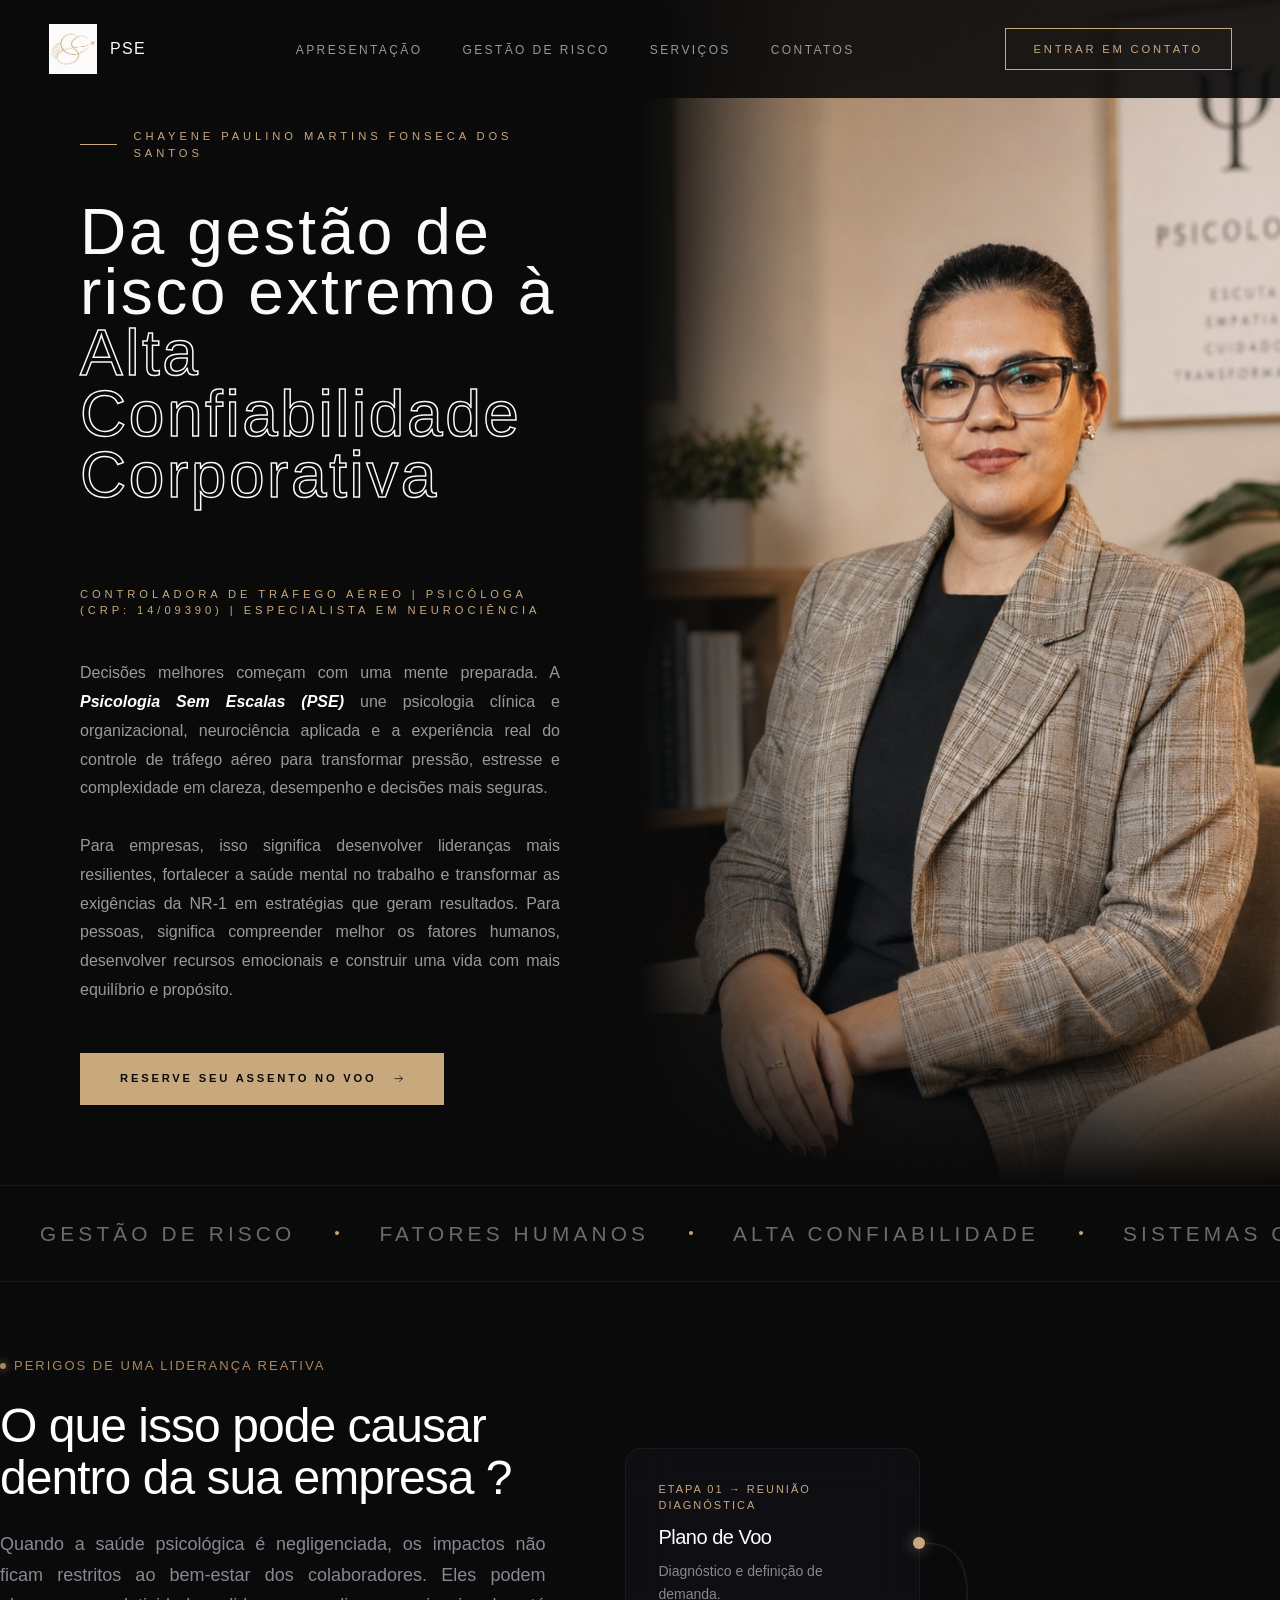
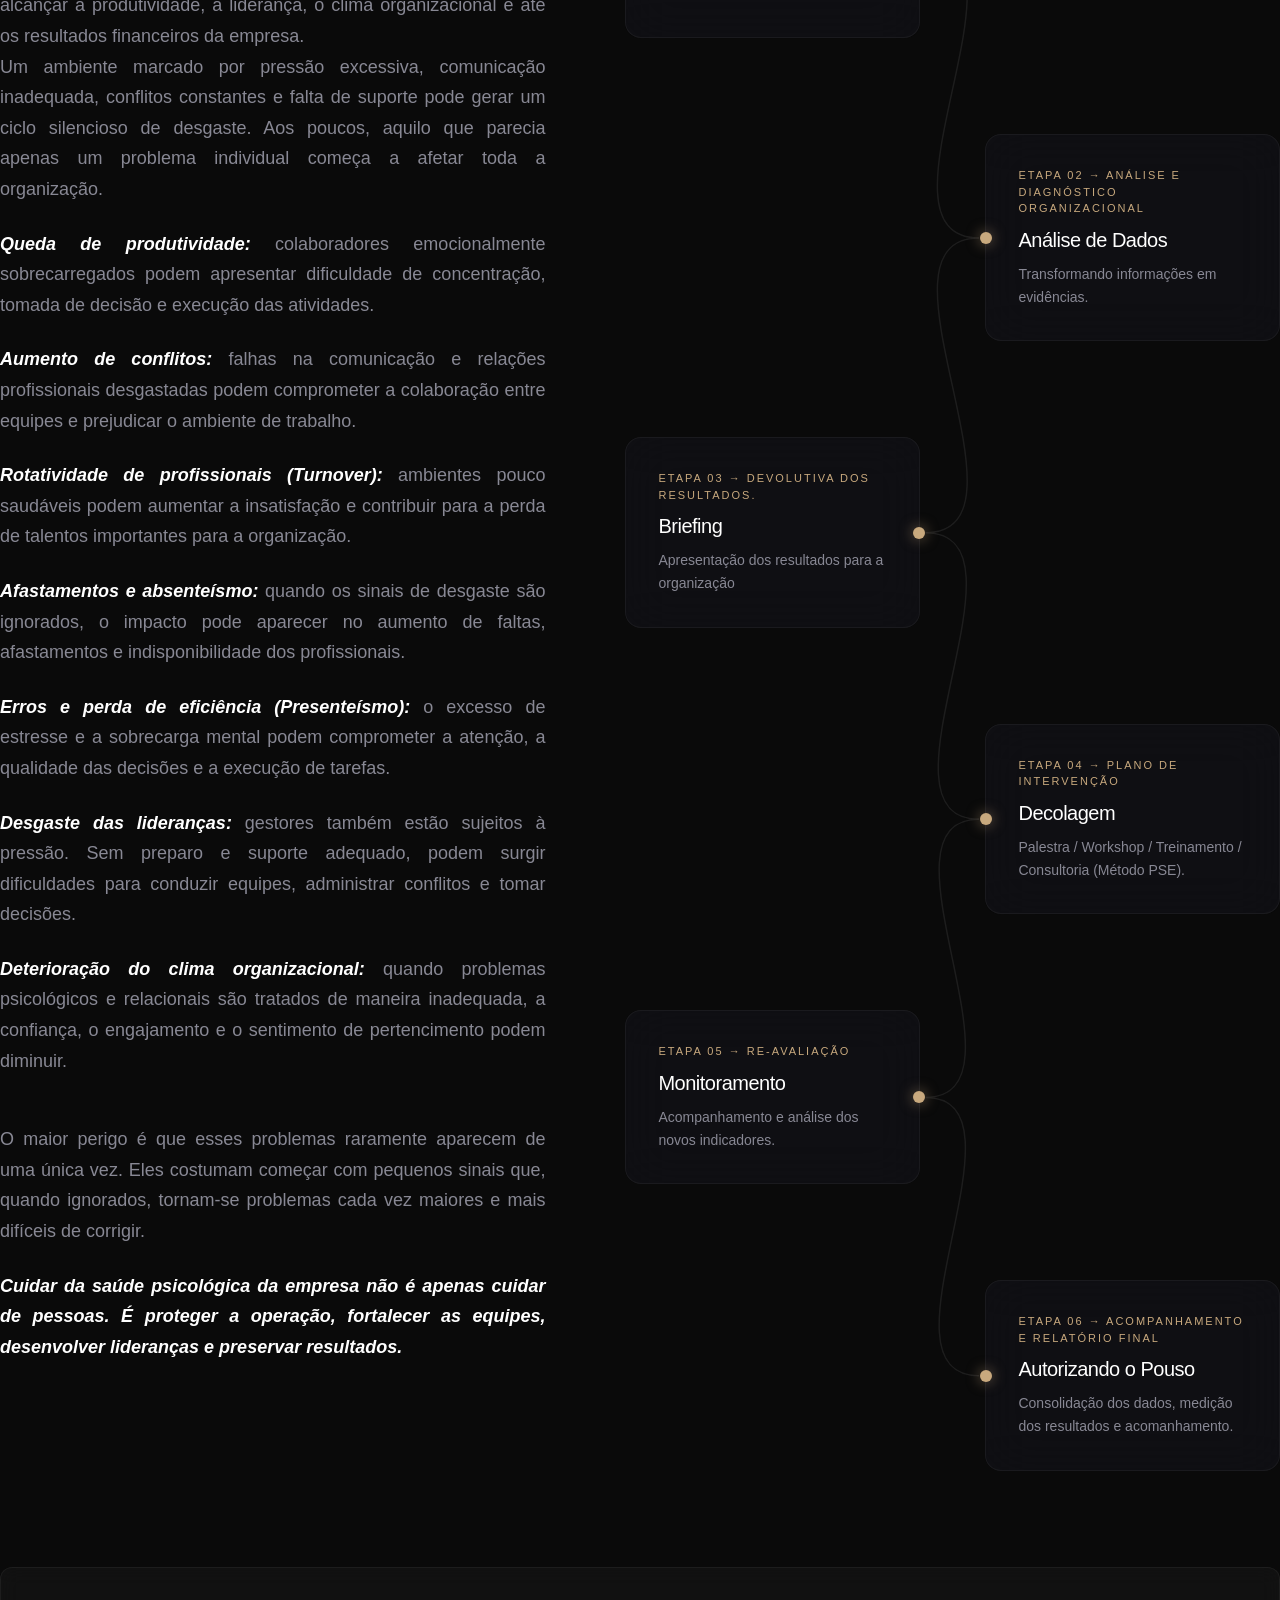
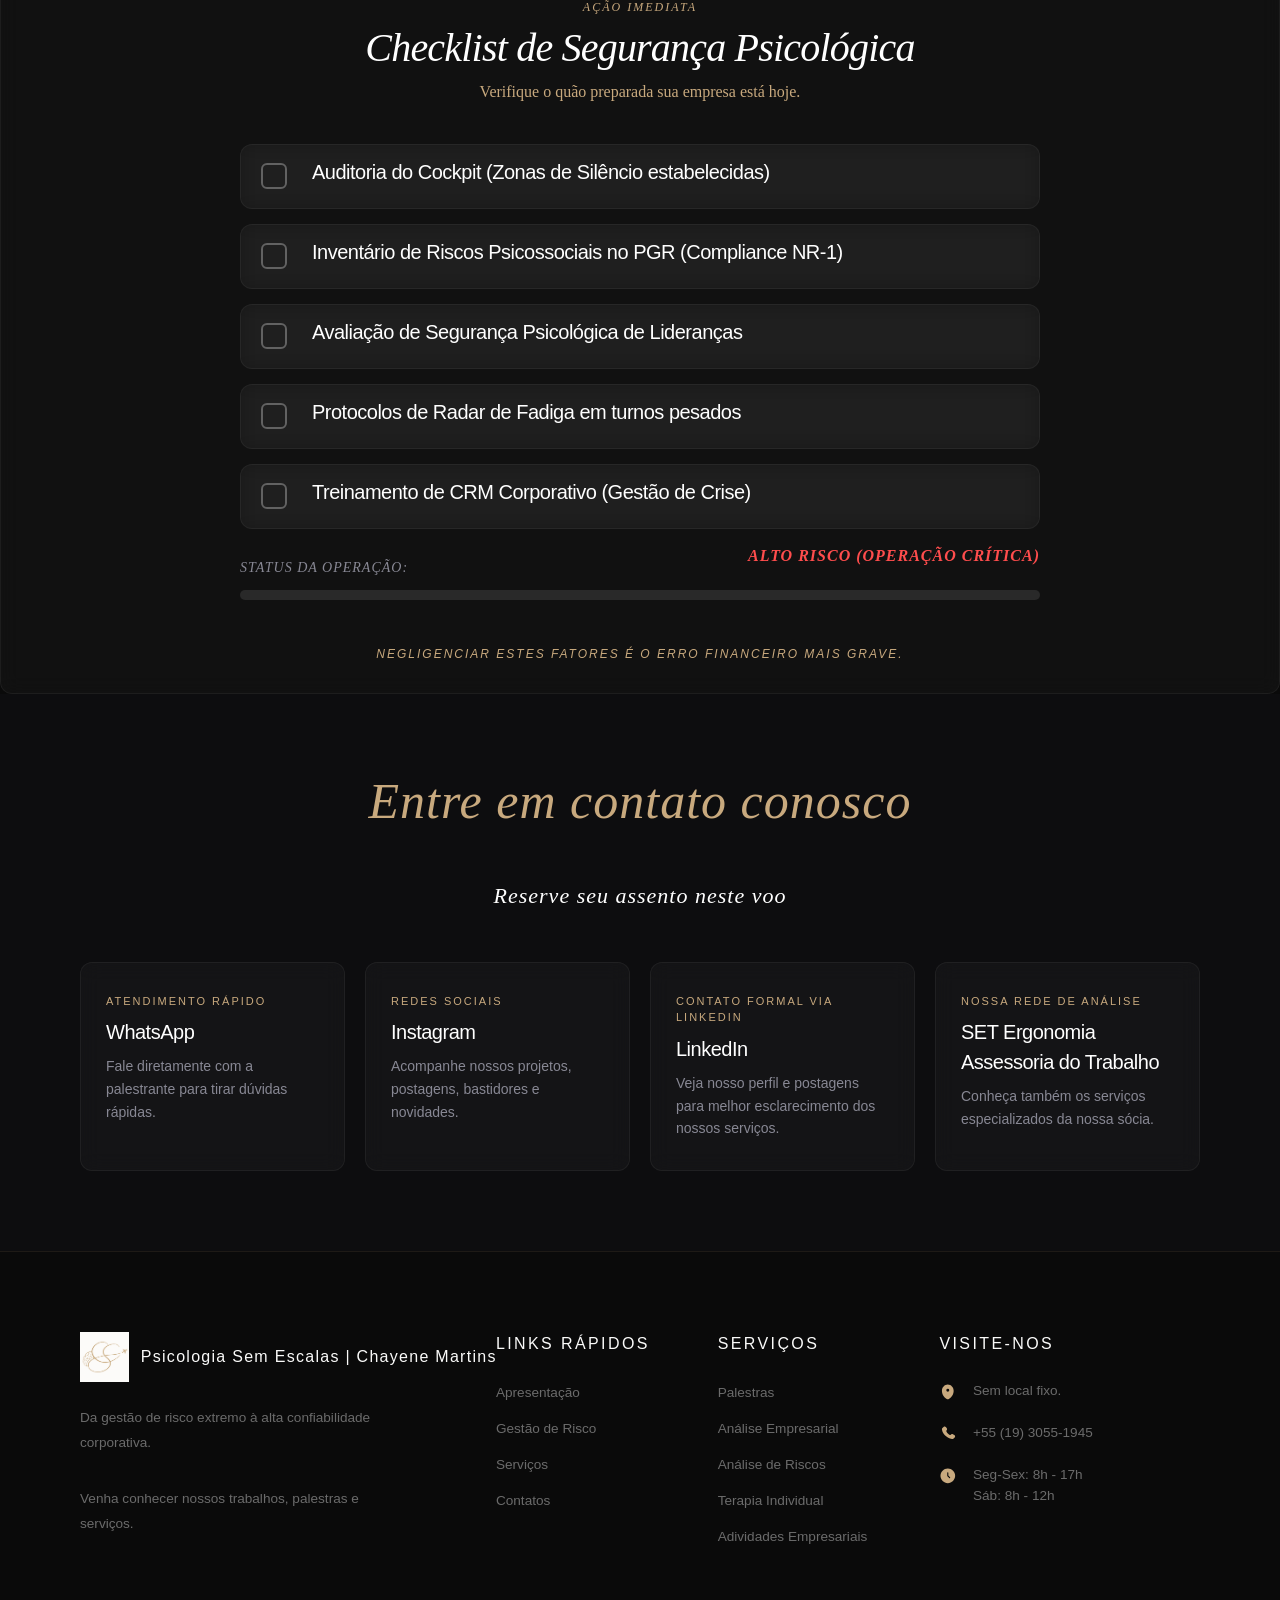
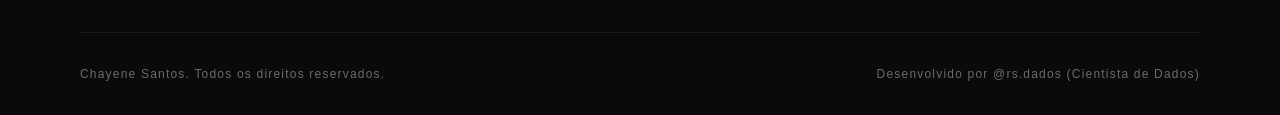
==== commit 49f92e60: "Deploy 03" ====
--- a/index.html
+++ b/index.html
@@ -24,7 +24,7 @@
     <nav class="nav" id="nav">
         <div class="nav-brand">
             <img alt="" loading="eager" src="assets/Logo.png" class="nav-logo" />
-            <label class="nav-logo-text">Psicologia Sem Escalas</label>
+            <label class="nav-logo-text">PSE</label>
         </div>
         <ul class="nav-links">
             <li><a href="#apresentacao">Apresentação</a></li>
@@ -59,13 +59,11 @@
             <br>
             <br>
             <div class="hero-tag">
-                <span class="hero-tag-text">Psicóloga (CRP: 14/09390) | Especialista em Neurociências | Controladora
-                    de
-                    Tráfego Aéreo</span>
+                <span class="hero-tag-text">Controladora de Tráfego Aéreo | Psicóloga (CRP: 14/09390) | Especialista em Neurociência</span>
             </div>
             <label class="hero-desc">
                 Decisões melhores começam com uma mente preparada.
-                A Psicologia Sem Escalas une psicologia clínica e organizacional,
+                A <strong>Psicologia Sem Escalas (PSE)</strong> une psicologia clínica e organizacional,
                 neurociência aplicada e a experiência real do controle de tráfego aéreo
                 para transformar pressão, estresse e complexidade em clareza,
                 desempenho e decisões mais seguras.
@@ -73,11 +71,11 @@
                 Para empresas, isso significa desenvolver lideranças mais resilientes,
                 fortalecer a saúde mental no trabalho e transformar as exigências da
                 NR-1 em estratégias que geram resultados.
-                Para pessoas, significa compreender melhor sua mente, desenvolver
+                Para pessoas, significa compreender melhor os fatores humanos, desenvolver
                 recursos emocionais e construir uma vida com mais equilíbrio e propósito.
             </label>
             <div class="hero-actions">
-                <a class="btn-primary" href="#booking" id="servicos">
+                <a class="btn-primary" href="mailto:contato@psicologiasemescalas.com.br" id="servicos">
                     <span>Reserve seu assento no voo</span>
                     <svg aria-hidden="true" class="iconify iconify--solar" data-icon="solar:arrow-right-linear"
                         height="1em" role="img" viewBox="0 0 24 24" width="1em" xmlns="http://www.w3.org/2000/svg">
@@ -148,9 +146,9 @@
     <section class="section-padding" id="gestaorisco">
         <div class="container split-section" style="align-items: flex-start;">
             <div class="section-info sticky top-32 reveal visible">
-                <div class="tagline">Perigos de uma má psicologia empresarial</div>
+                <div class="tagline">Perigos de uma liderança reativa</div>
                 <h2>O que isso pode causar dentro da sua empresa ?</h2>
-                
+                <br>
                 <p style="text-align: justify;"> Quando a saúde psicológica é negligenciada, os impactos não ficam restritos ao bem-estar dos colaboradores. Eles podem alcançar a produtividade, a liderança, o clima organizacional e até os resultados financeiros da empresa. </p> 
                 <p style="text-align: justify;"> Um ambiente marcado por pressão excessiva, comunicação inadequada, conflitos constantes e falta de suporte pode gerar um ciclo silencioso de desgaste. Aos poucos, aquilo que parecia apenas um problema individual começa a afetar toda a organização. </p> 
                 <br>
@@ -170,7 +168,7 @@
                 <br> 
                 <p style="text-align: justify;"> 
                     <strong>
-                        Rotatividade de profissionais:
+                        Rotatividade de profissionais (Turnover):
                     </strong>
                      ambientes pouco saudáveis podem aumentar a insatisfação e contribuir para a perda de talentos importantes para a organização. 
                 </p>
@@ -181,10 +179,10 @@
                     </strong>
                      quando os sinais de desgaste são ignorados, o impacto pode aparecer no aumento de faltas, afastamentos e indisponibilidade dos profissionais. 
                 </p>
-                <br> 
-                <p style="text-align: justify;"> 
-                    <strong>
-                        Erros e perda de eficiência:
+                <br>
+                <p style="text-align: justify;"> 
+                    <strong>
+                        Erros e perda de eficiência (Presenteísmo):
                     </strong>
                      o excesso de estresse e a sobrecarga mental podem comprometer a atenção, a qualidade das decisões e a execução de tarefas. 
                 </p>
@@ -207,6 +205,7 @@
                 <p style="text-align: justify;"> 
                     O maior perigo é que esses problemas raramente aparecem de uma única vez. Eles costumam começar com pequenos sinais que, quando ignorados, tornam-se problemas cada vez maiores e mais difíceis de corrigir. 
                 </p> 
+                <br>
                 <p style="text-align: justify;"> 
                     <strong>
                         Cuidar da saúde psicológica da empresa não é apenas cuidar de pessoas. É proteger a operação, fortalecer as equipes, desenvolver lideranças e preservar resultados.
@@ -281,7 +280,7 @@
                             style="font-family: var(--font-display);">Etapa 04 → Plano de Intervenção</div>
                         <div class="text-[20px] text-white tracking-tight mb-2"
                             style="font-family: var(--font-display);">Decolagem</div>
-                        <div class="text-[14px] text-[#888894] leading-relaxed">Palestra / Workshop / Treinamento.</div>
+                        <div class="text-[14px] text-[#888894] leading-relaxed">Palestra / Workshop / Treinamento / Consultoria (Método PSE).</div>
                     </div>
                     <div class="pipeline-card self-start w-[85%] md:w-[45%] max-w-[340px] ml-4 md:ml-0 mr-auto relative bg-[#111116]/80 backdrop-blur-xl border border-white/5 rounded-2xl p-8 transition-all duration-700 ease-out hover:bg-[#111116] hover:-translate-y-1 hover:border-[#C8A97E]/30 hover:shadow-[0_15px_40px_-10px_rgba(51,210,255,0.15)] cursor-pointer z-10 opacity-100 translate-y-0 scale-100"
                         data-index="6">
@@ -303,7 +302,7 @@
                             style="font-family: var(--font-display);">Etapa 06 → Acompanhamento e Relatório Final</div>
                         <div class="text-[20px] text-white tracking-tight mb-2"
                             style="font-family: var(--font-display);">Autorizando o Pouso</div>
-                        <div class="text-[14px] text-[#888894] leading-relaxed">Consolidação dos dados, medição dos resultados e encerramento.</div>
+                        <div class="text-[14px] text-[#888894] leading-relaxed">Consolidação dos dados, medição dos resultados e acomanhamento.</div>
                     </div>
                 </div>
             </div>
@@ -312,9 +311,9 @@
 
     <div class="checklist-container">
         <div class="checklist-header">
-            <span class="header-eyebrow">Análise Obrigatória</span>
-            <h2 class="header-titulo">Checklist de Segurança da Mente</h2>
-            <p class="header-instrucao">Marque as opções que existem na sua empresa.</p>
+            <span class="header-eyebrow">Ação Imediata</span>
+            <h2 class="header-titulo">Checklist de Segurança Psicológica</h2>
+            <p class="header-instrucao" style="color: #C8A97E;">Verifique o quão preparada sua empresa está hoje.</p>
         </div>
         <!-- Lista de Checkboxes -->
         <div class="checklist-lista">
@@ -374,6 +373,7 @@
                     <div class="barra-preenchimento" id="barra-nivel"></div>
                 </div>
             </div>
+            <span class="header-eyebrow" style="text-align: center;">Negligenciar estes fatores é o erro financeiro mais grave.</span>
         </div>
     </div>
 
@@ -457,7 +457,7 @@
                             d="m16.556 12.906l-.455.453s-1.083 1.076-4.038-1.862s-1.872-4.014-1.872-4.014l.286-.286c.707-.702.774-1.83.157-2.654L9.374 2.86C8.61 1.84 7.135 1.705 6.26 2.575l-1.57 1.56c-.433.432-.723.99-.688 1.61c.09 1.587.808 5 4.812 8.982c4.247 4.222 8.232 4.39 9.861 4.238c.516-.048.964-.31 1.325-.67l1.42-1.412c.96-.953.69-2.588-.538-3.255l-1.91-1.039c-.806-.437-1.787-.309-2.417.317"
                             fill="currentColor" />
                     </svg>
-                    <p>+55 (19) 9 3055-1945</p>
+                    <p>+55 (19) 3055-1945</p>
                 </div>
                 <div class="footer-contact-item">
                     <svg aria-hidden="true" class="iconify iconify--solar" data-icon="solar:clock-circle-bold"
@@ -475,12 +475,12 @@
                         </defs>
                         <path d="M0 0h24v24H0z" fill="currentColor" mask="url(#ico-clock-foot)" />
                     </svg>
-                    <p>Seg-Sex: 8h - 20h<br />Sáb: 8h - 17h<br />Dom: 08h - 12h</p>
+                    <p>Seg-Sex: 8h - 17h<br />Sáb: 8h - 12h</p>
                 </div>
             </div>
         </div>
         <div class="footer-bottom">
-            <p>Psicologa Chayene Martins. Todos os direitos reservados.</p>
+            <p>Chayene Santos. Todos os direitos reservados.</p>
             <div class="footer-bottom-links">
                 <a href="https://instagram.com/rs.dados">Desenvolvido por @rs.dados (Cientista de Dados)</a>
             </div>
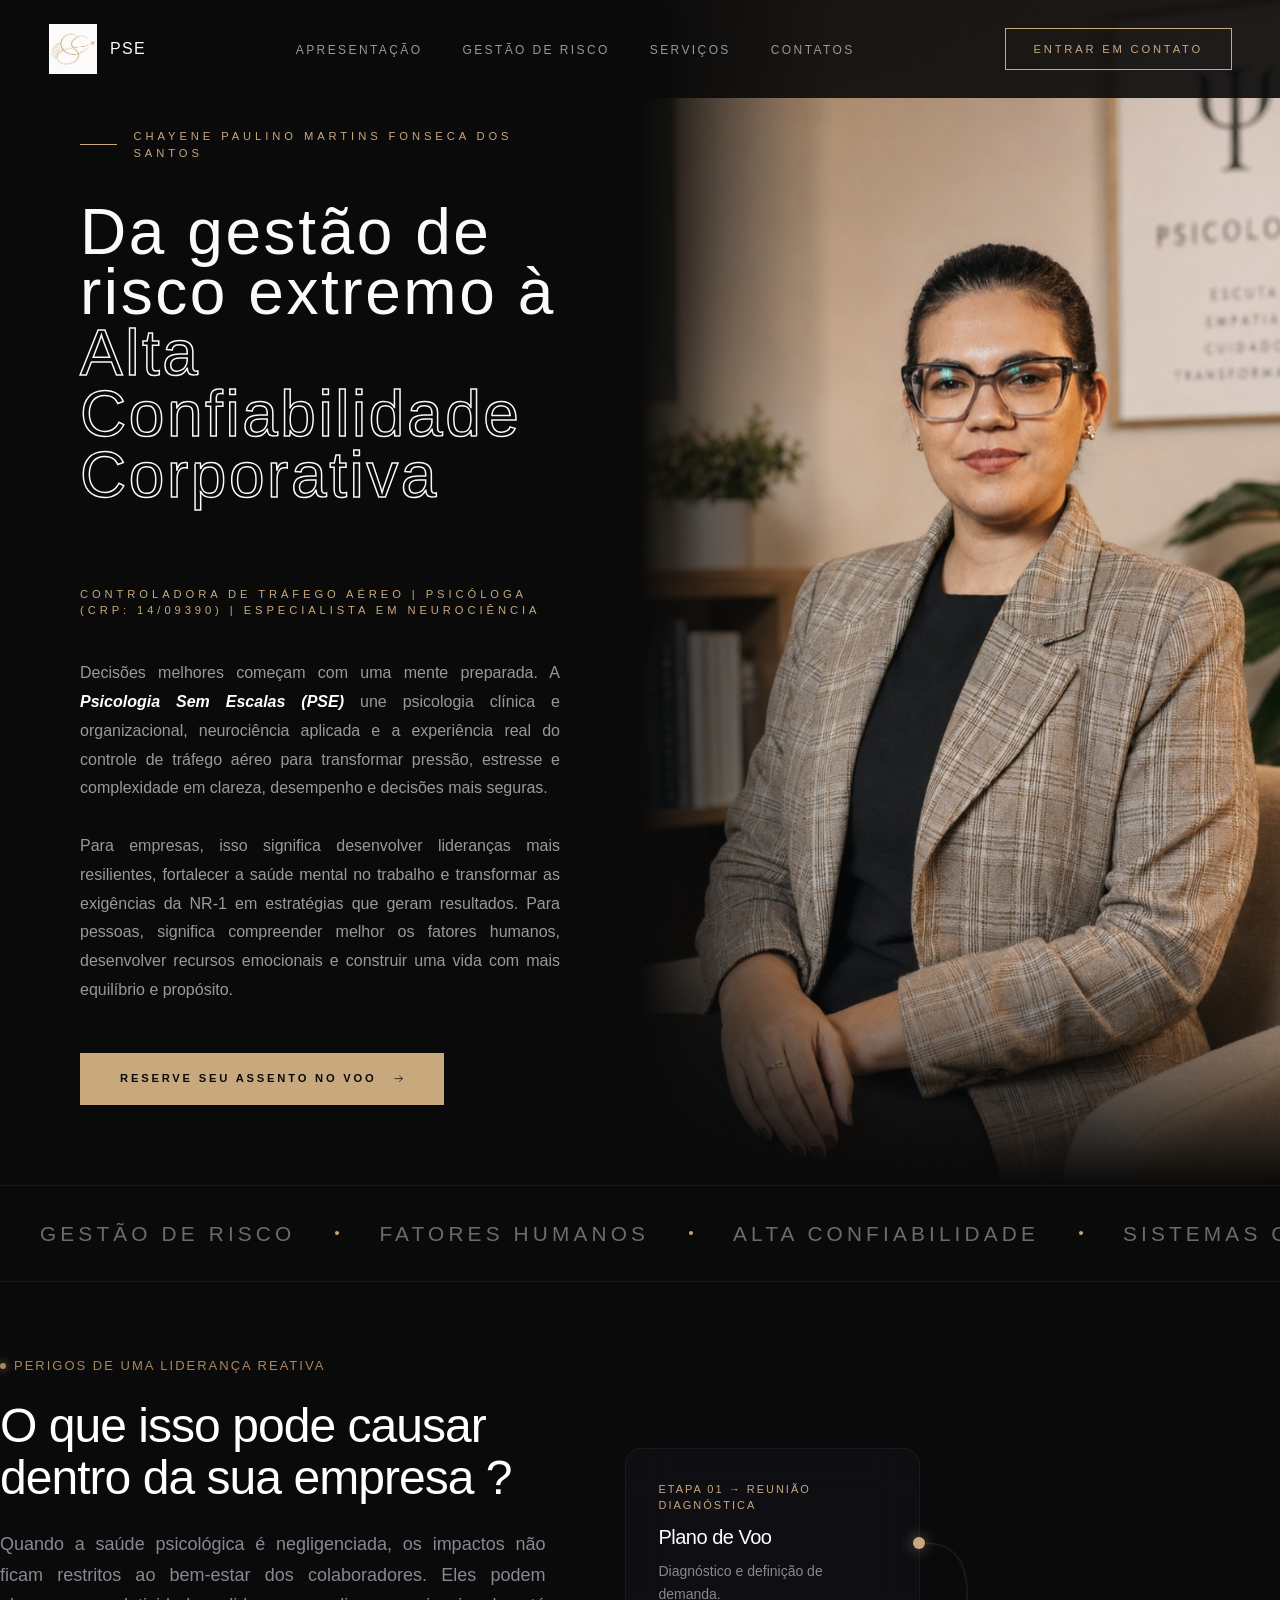
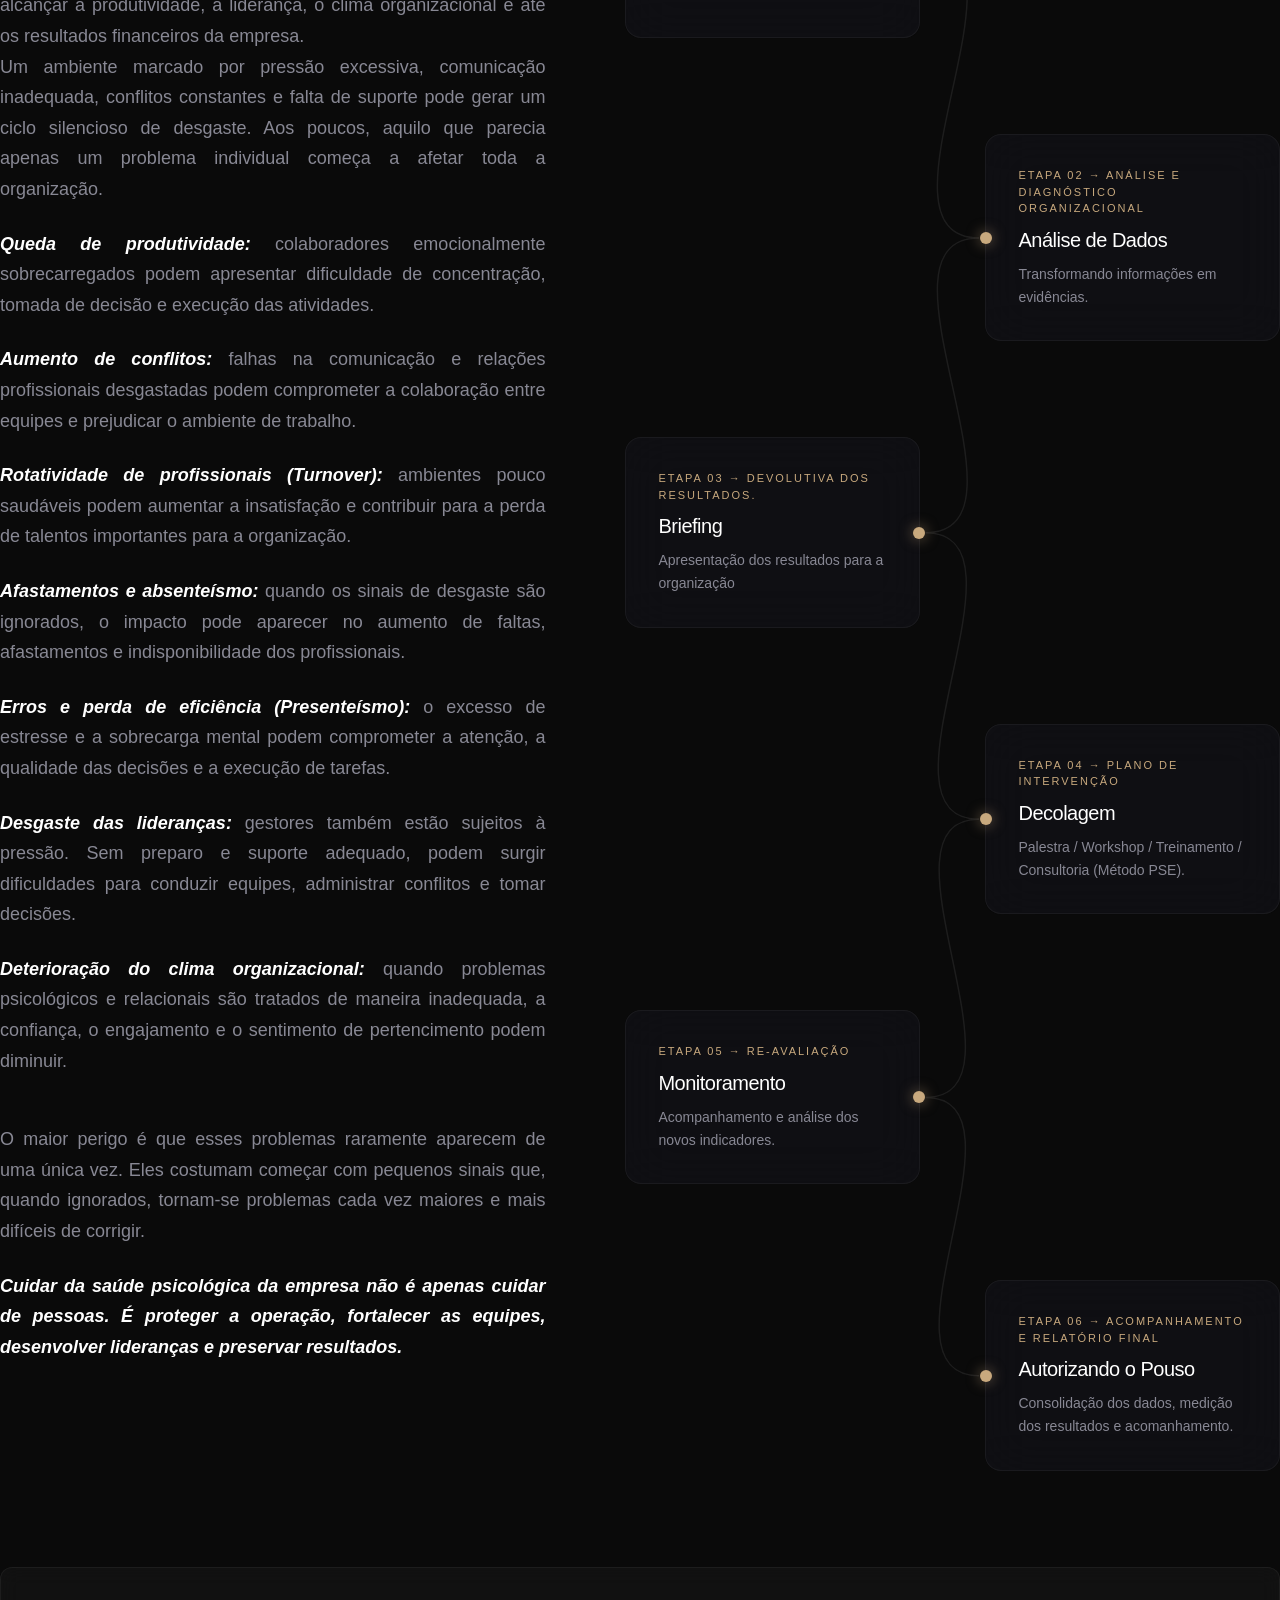
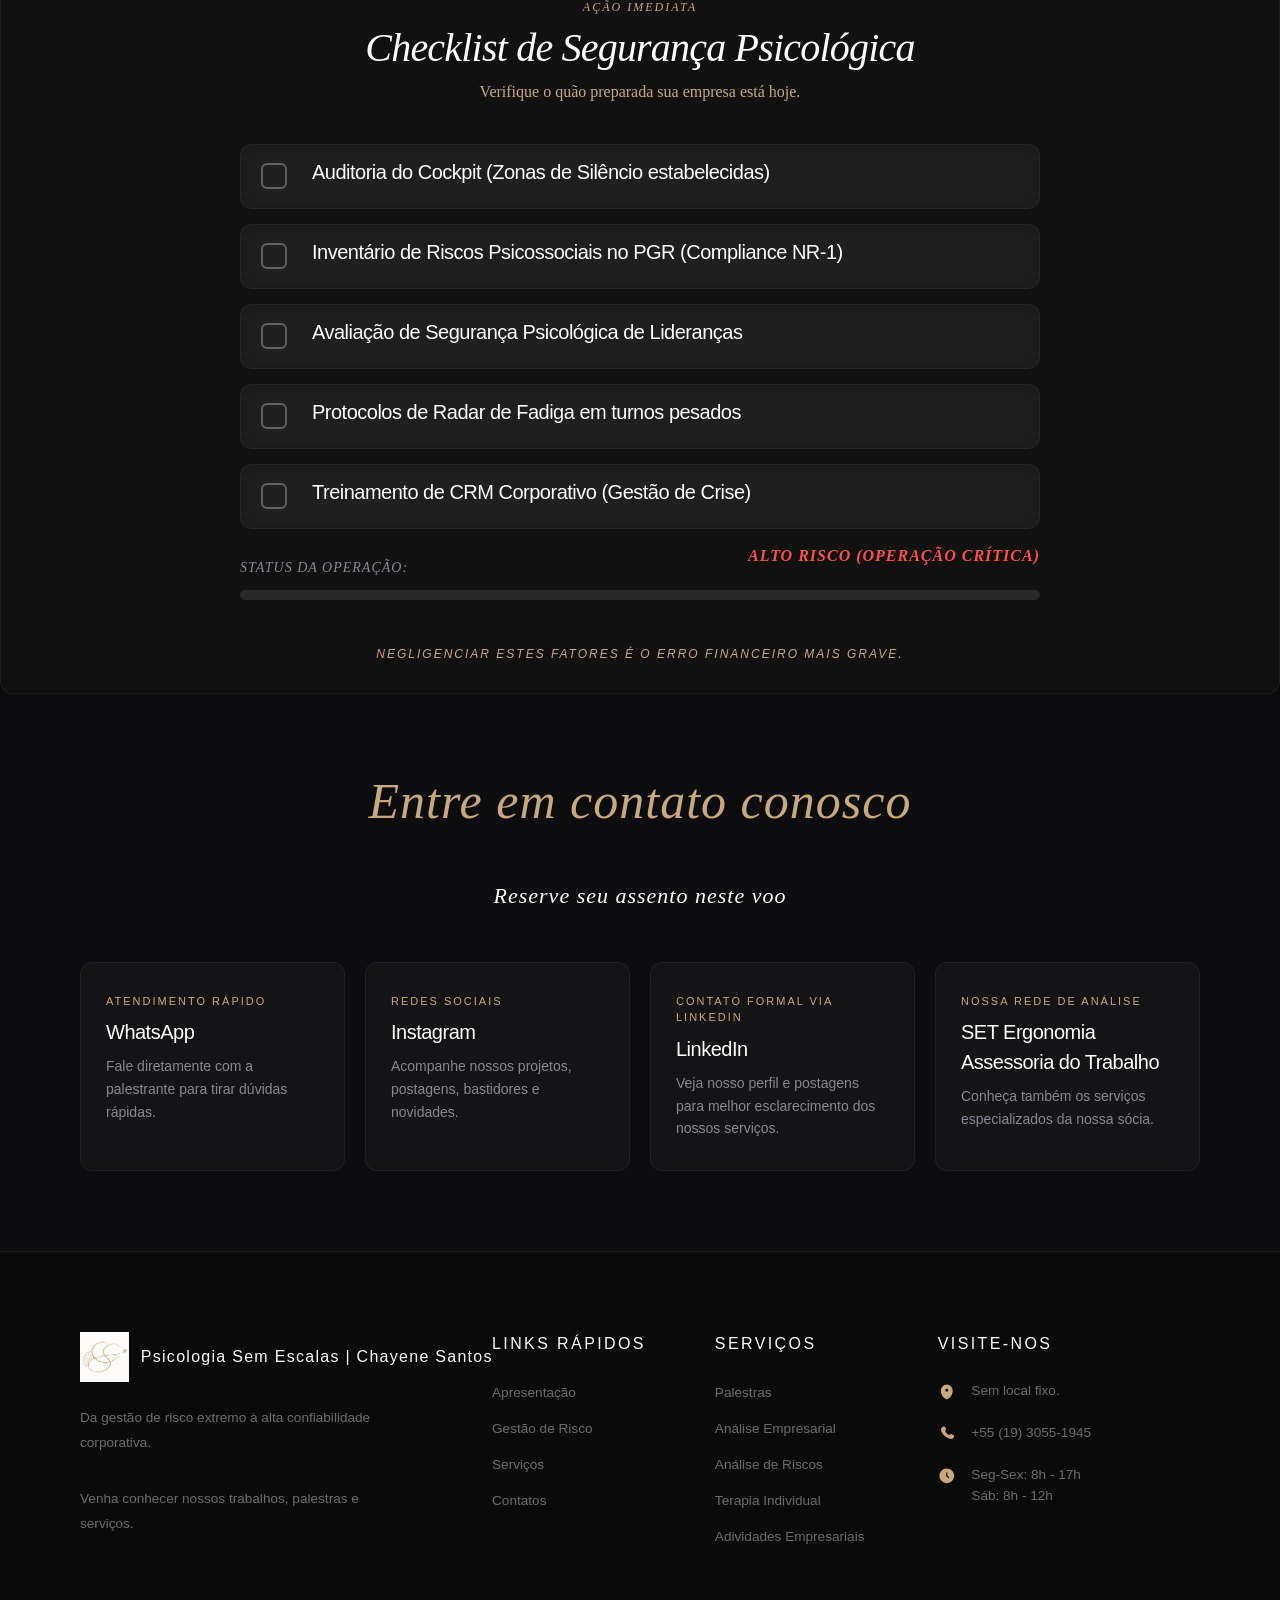
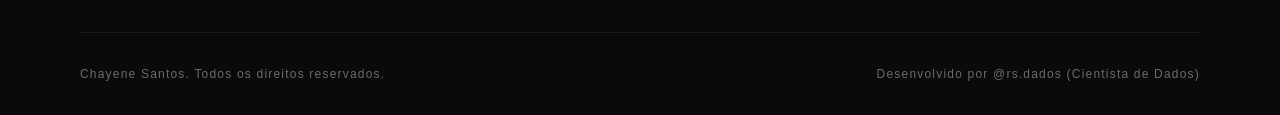
==== commit a04dfb2d: "Deploy 04" ====
--- a/index.html
+++ b/index.html
@@ -415,7 +415,7 @@
             <div>
                 <div class="footer-brand-name nav-brand">
                     <img alt="" loading="eager" src="assets/Logo.png" class="nav-logo" />
-                    <label class="nav-logo-text">Psicologia Sem Escalas | Chayene Martins</label>
+                    <label class="nav-logo-text">Psicologia Sem Escalas | Chayene Santos</label>
                 </div>
                 <p class="footer-brand-desc">Da gestão de risco extremo à alta confiabilidade corporativa.</p>
                 <p class="footer-brand-desc">Venha conhecer nossos trabalhos, palestras e serviços.</p>
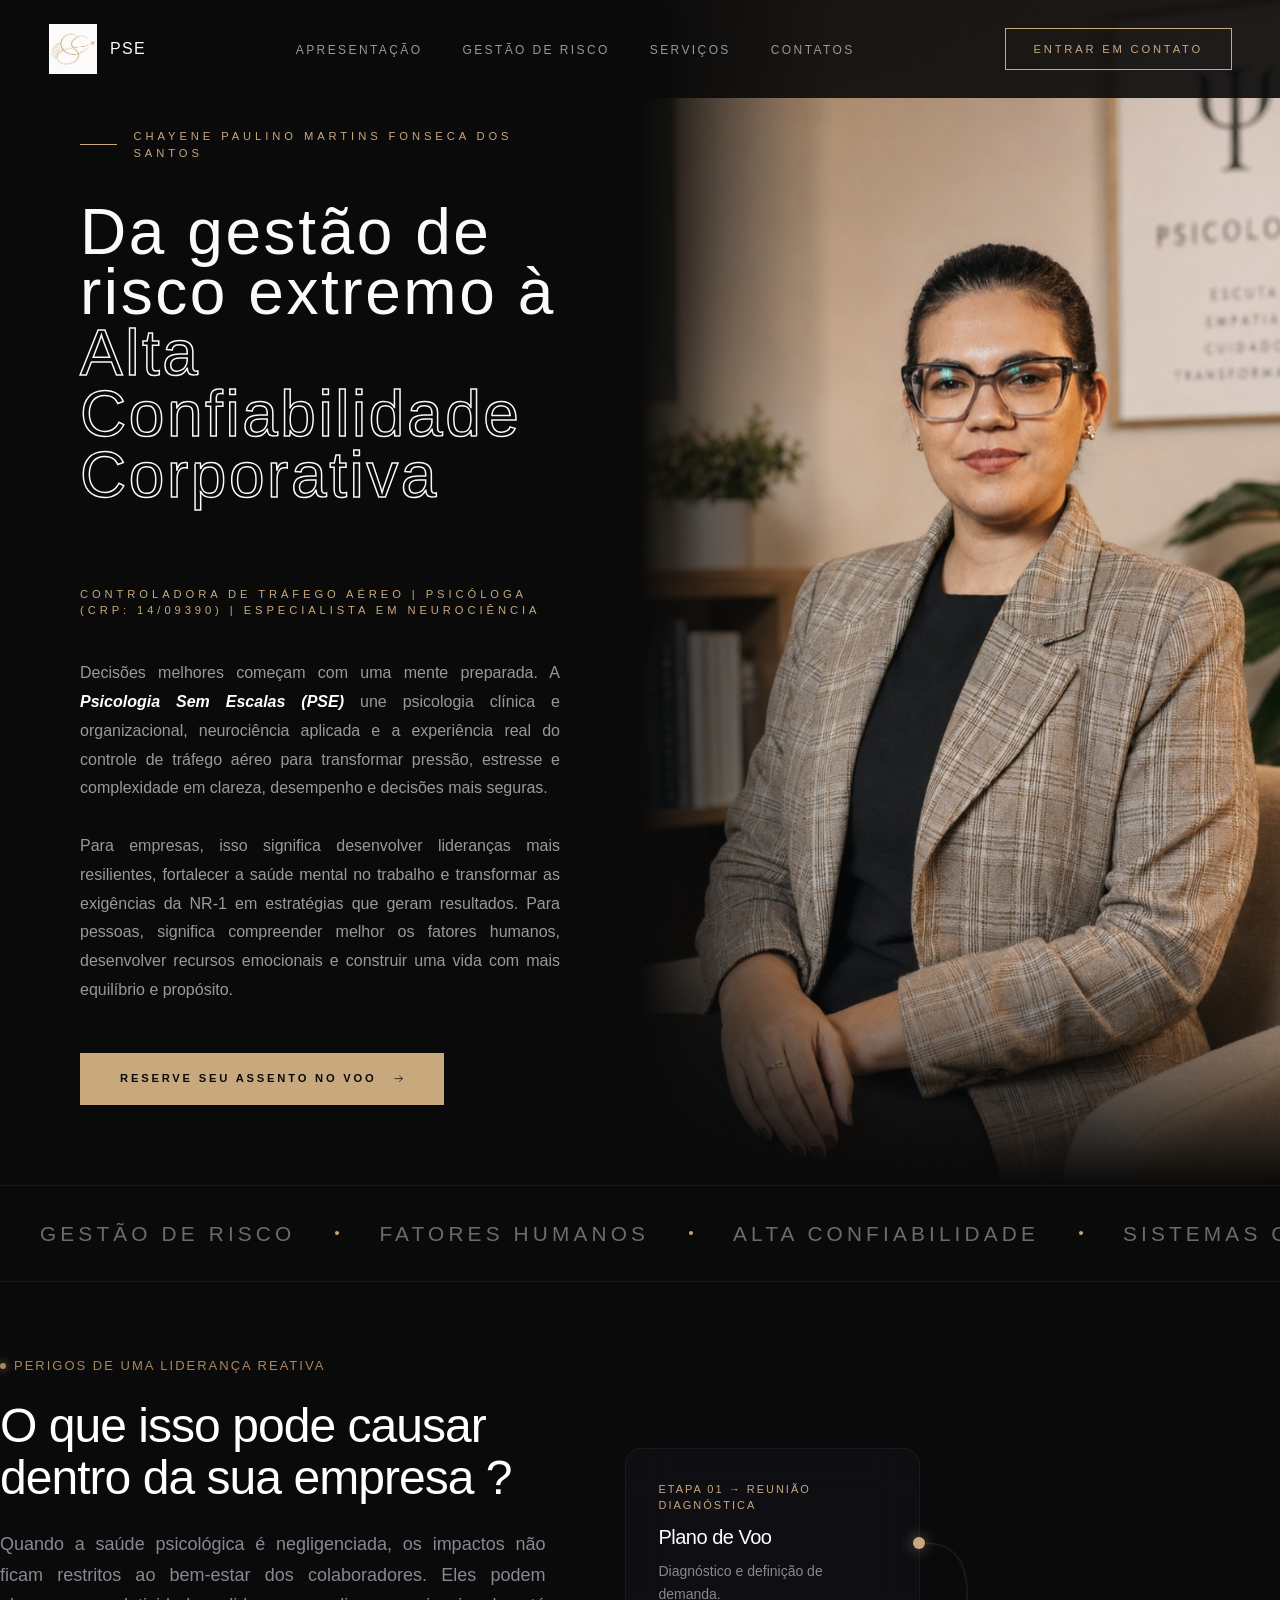
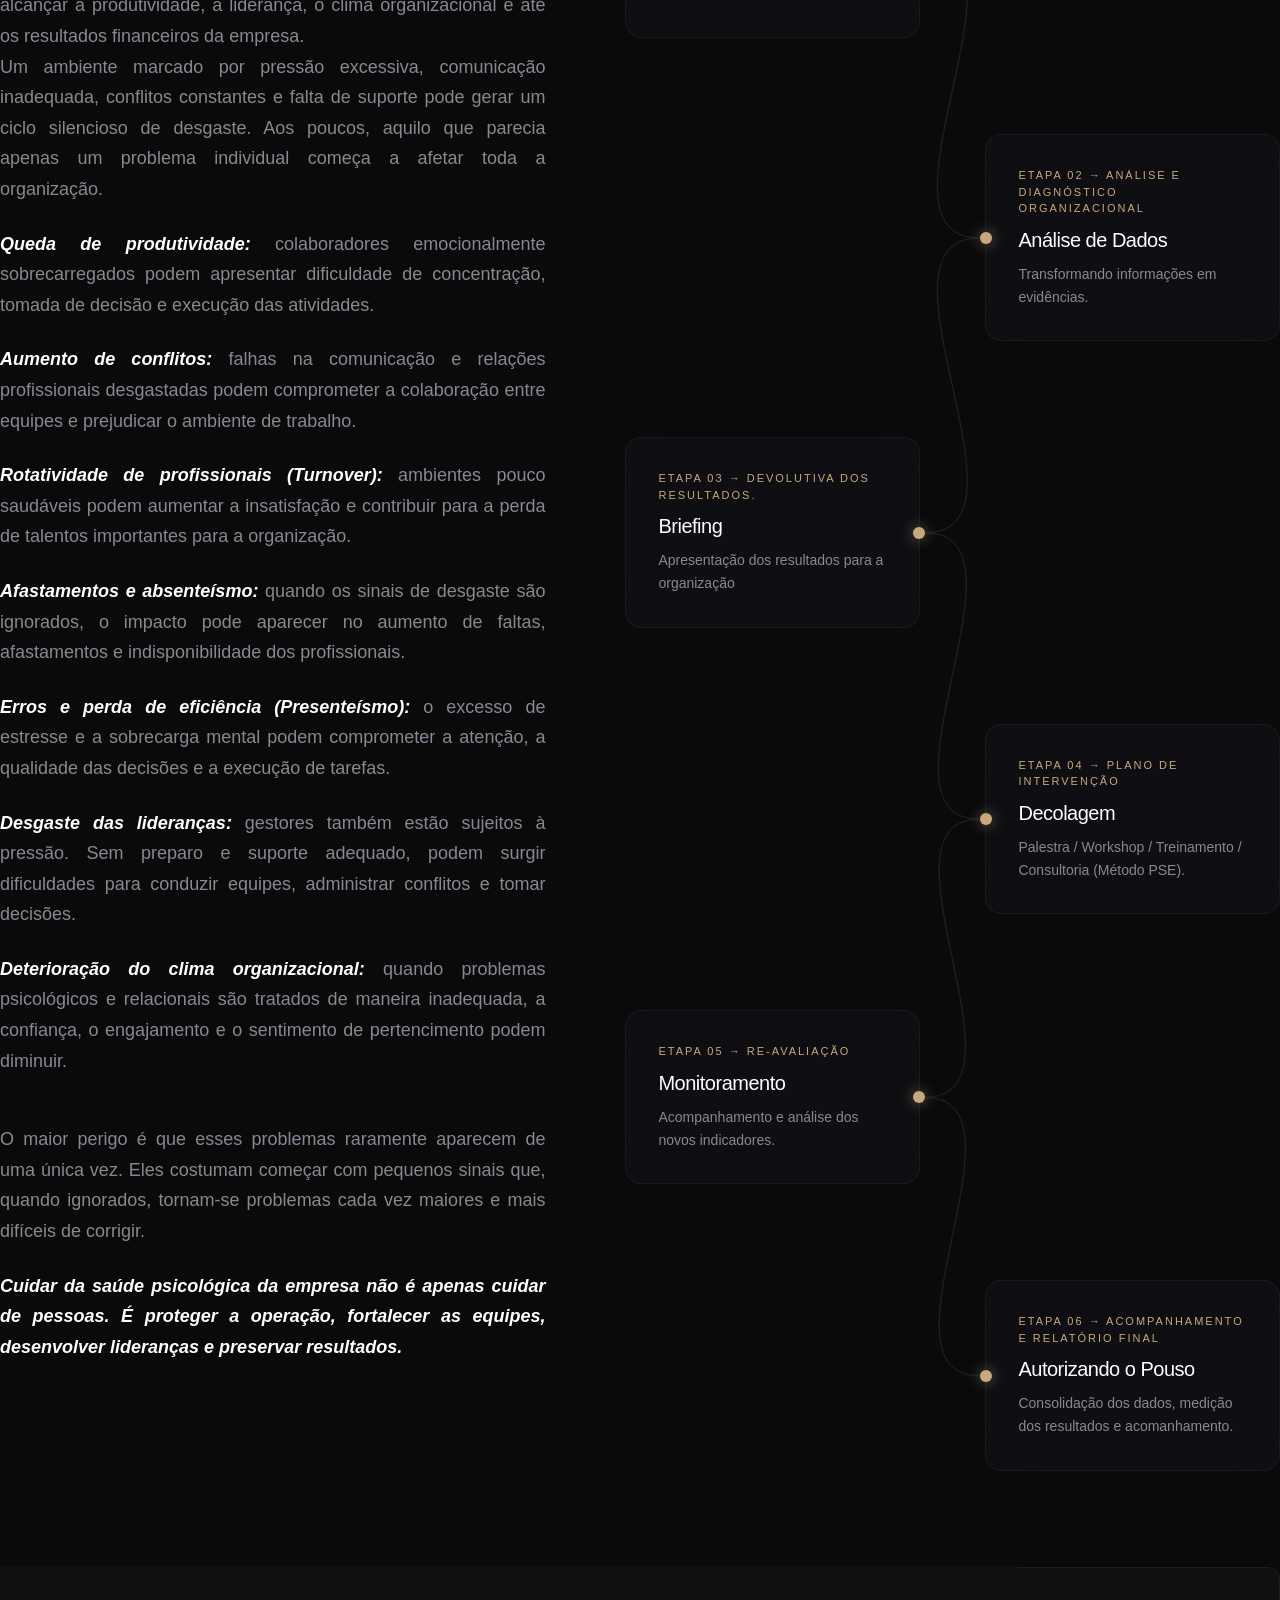
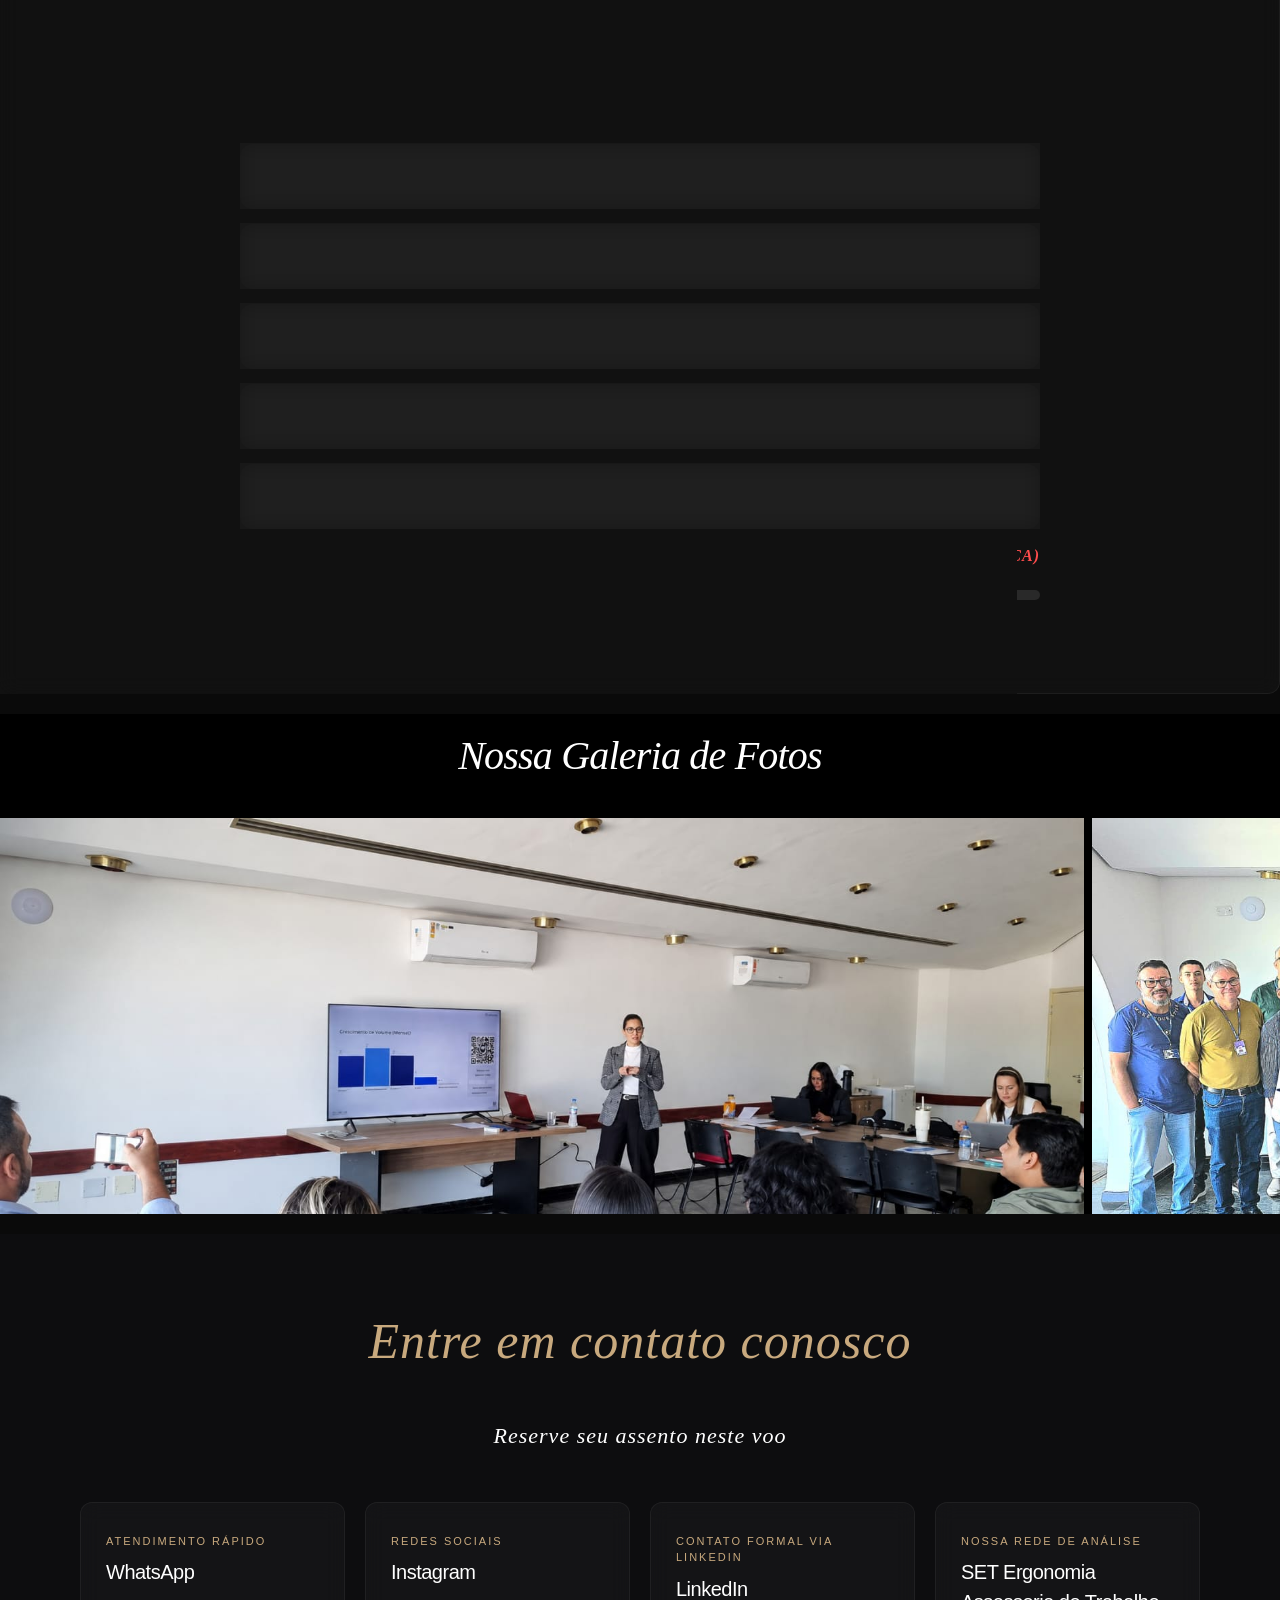
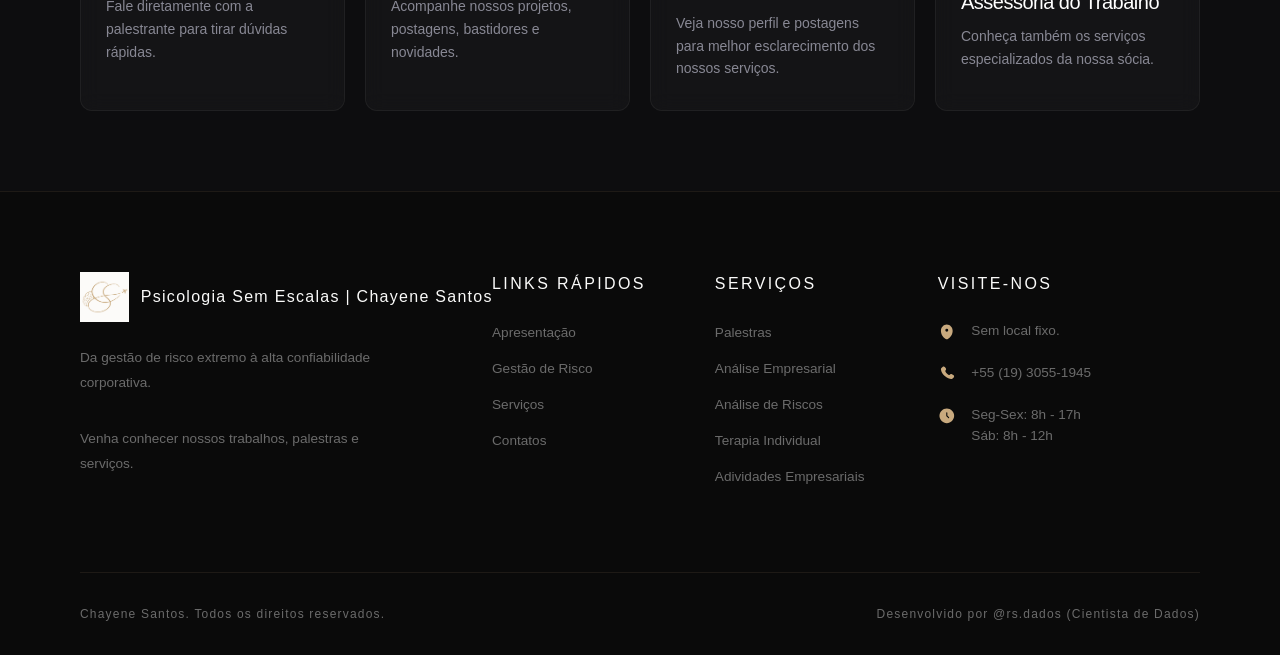
==== commit 87a008fe: "Deploy 05" ====
--- a/index.html
+++ b/index.html
@@ -377,6 +377,21 @@
         </div>
     </div>
 
+    <div class="carrossel">
+
+        <div class="checklist-header" style="margin-top: 20px;">
+            <h2 class="header-titulo">Nossa Galeria de Fotos</h2>
+        </div>
+        <div class="carrossel-track" id="track">
+          <!-- Paisagem -->
+          <img src="assets/Paisagem_01.jpeg" alt="">
+          <img src="assets/Paisagem_02.jpeg" alt="">
+          <img src="assets/Paisagem_03.jpeg" alt="">
+          <!-- Retrato -->
+          <img src="" alt="">
+        </div>
+      </div>
+
     <section class="contato-container" id="contatos">
         <h2 class="contato-titulo italic" style="font-family: var(--serif); font-style: italic; font-size: 50px;color: var(--gold);">Entre em contato conosco</h2>
         <h6 class="contato-titulo italic" style="font-family: var(--serif); font-style: italic;color: white;">Reserve seu assento neste voo</h6>
@@ -488,4 +503,8 @@
     </footer>
 </body>
 <script src="Js/pipeline.js"></script>
+<script>
+    const track = document.getElementById('track');
+    track.innerHTML += track.innerHTML;
+</script>
 </html>
--- a/assets/styles.css
+++ b/assets/styles.css
@@ -2486,23 +2486,23 @@
 
 /*
 
-   Tradução das classes do seu exemplo para CSS puro
+Tradução das classes do seu exemplo para CSS puro
 
 */
 
 .card-eyebrow {
 
-    color: #C8A97E;
-
-    font-size: 11px;
-
-    text-transform: uppercase;
-
-    letter-spacing: 2px;
-
-    margin-bottom: 8px;
-
-    font-family: var(--font-display, sans-serif);
+color: #C8A97E;
+
+font-size: 11px;
+
+text-transform: uppercase;
+
+letter-spacing: 2px;
+
+margin-bottom: 8px;
+
+font-family: var(--font-display, sans-serif);
 
 }
 
@@ -2510,15 +2510,15 @@
 
 .card-title {
 
-    font-size: 20px;
-
-    color: #ffffff;
-
-    letter-spacing: -0.025em;
-
-    margin-bottom: 8px;
-
-    font-family: var(--font-display, sans-serif);
+font-size: 20px;
+
+color: #ffffff;
+
+letter-spacing: -0.025em;
+
+margin-bottom: 8px;
+
+font-family: var(--font-display, sans-serif);
 
 }
 
@@ -2526,11 +2526,57 @@
 
 .card-desc {
 
-    font-size: 14px;
-
-    color: #888894;
-
-    line-height: 1.625; /* Equivalente ao leading-relaxed */
+font-size: 14px;
+
+color: #888894;
+
+line-height: 1.625; /* Equivalente ao leading-relaxed */
 
 } 
 
+/* ===== CARROSSEL ===== */
+.carrossel {
+    margin-top: 20px;
+    margin-bottom: 20px;
+    width: 100%;
+    height: 500px;              /* <-- altura fixa: define a altura de TODAS as fotos */
+    overflow: hidden;
+    position: relative;
+    background: #000;
+}
+
+.carrossel-track {
+display: flex;
+height: 100%;
+width: max-content;
+animation: rolar 30s linear infinite;
+}
+
+.carrossel-track img {
+height: 100%;               /* mesma altura para paisagem e retrato */
+width: auto;                /* largura se ajusta, mantendo proporção */
+object-fit: cover;          /* evita distorção */
+flex-shrink: 0;
+margin-right: 8px;
+display: block;
+cursor: pointer;
+transition: filter 0.35s ease, transform 0.35s ease;
+filter: brightness(1);
+}
+
+/* Efeito de brilho branco ao passar o mouse
+.carrossel-track img:hover {
+filter: brightness(1) drop-shadow(0 0 18px rgba(255,255,255,0.9))
+        drop-shadow(0 0 35px rgba(255,255,255,0.6));
+transform: scale(1.03);
+}
+
+/* pausa a rolagem quando o mouse está em cima do carrossel inteiro (opcional) */
+/* .carrossel:hover .carrossel-track {
+animation-play-state: paused;
+} */ 
+
+@keyframes rolar {
+from { transform: translateX(0); }
+to   { transform: translateX(-50%); } /* -50% pq duplicamos as imagens abaixo */
+}
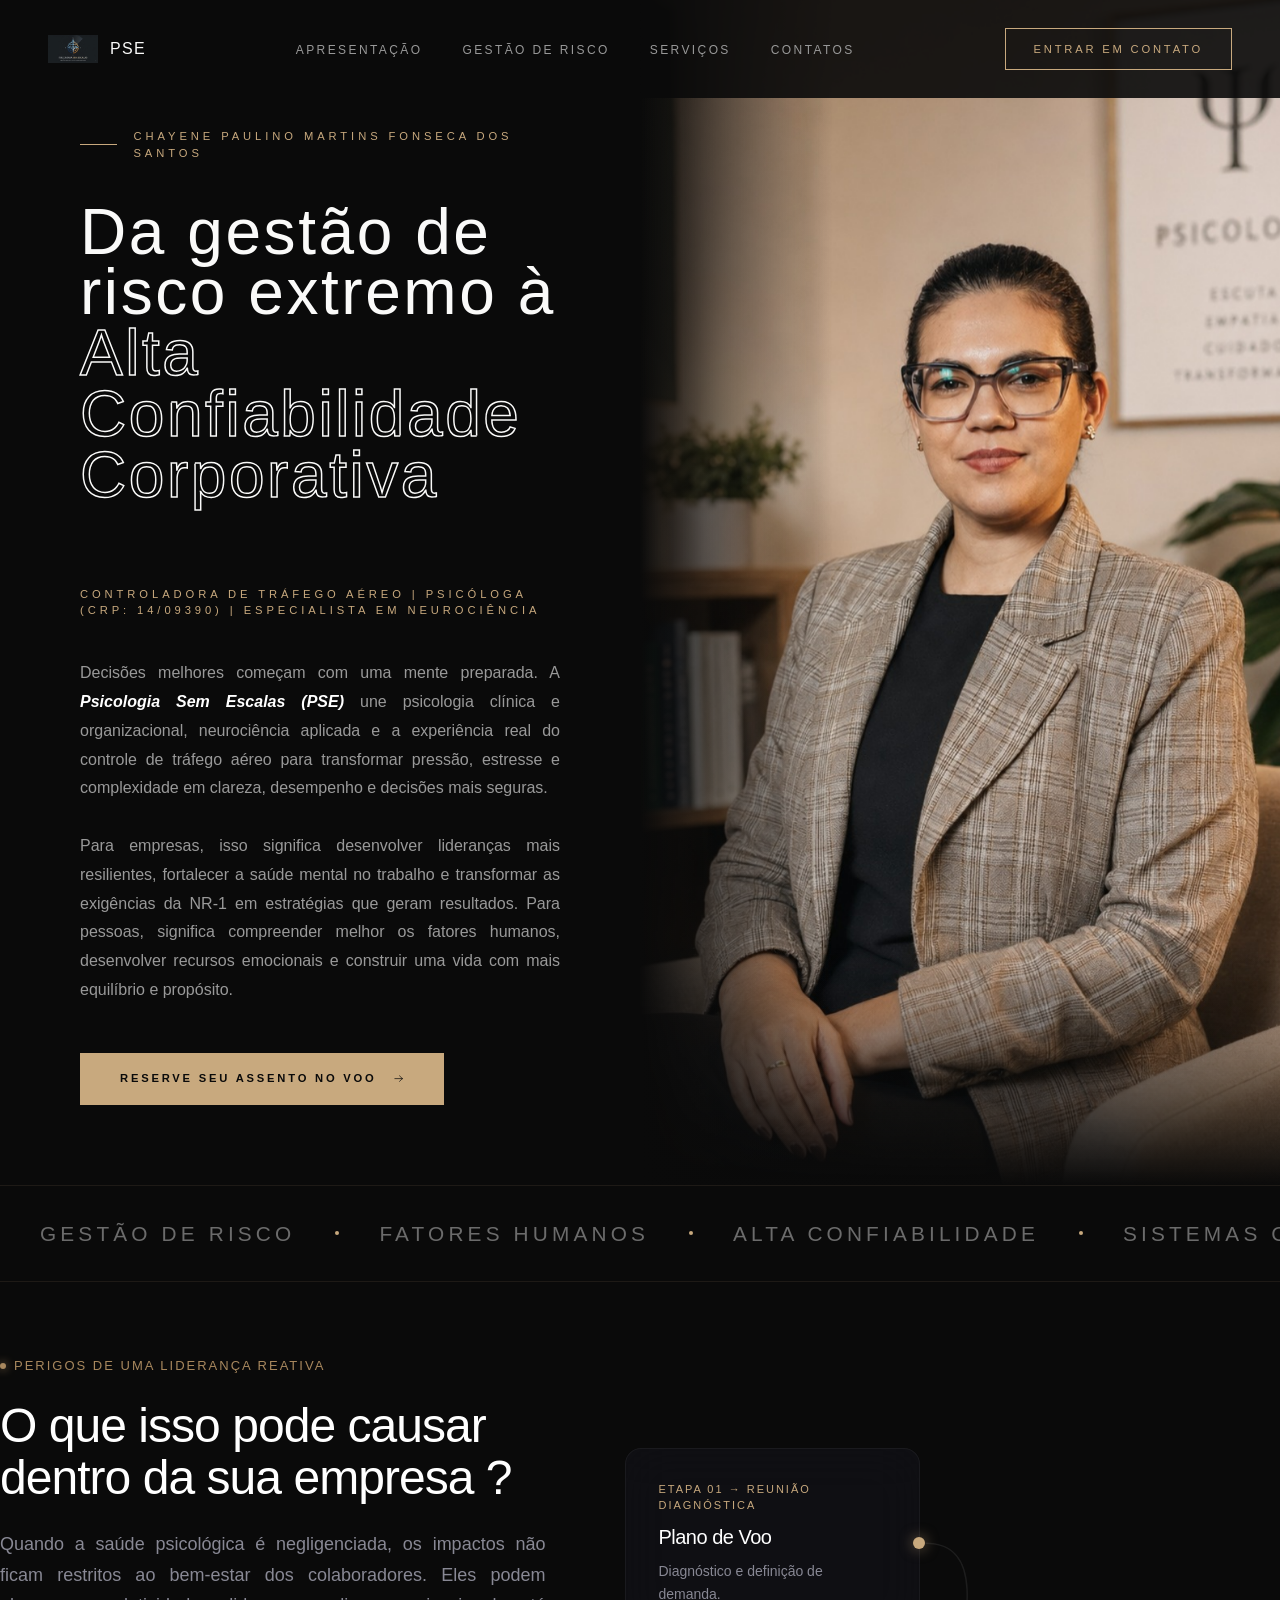
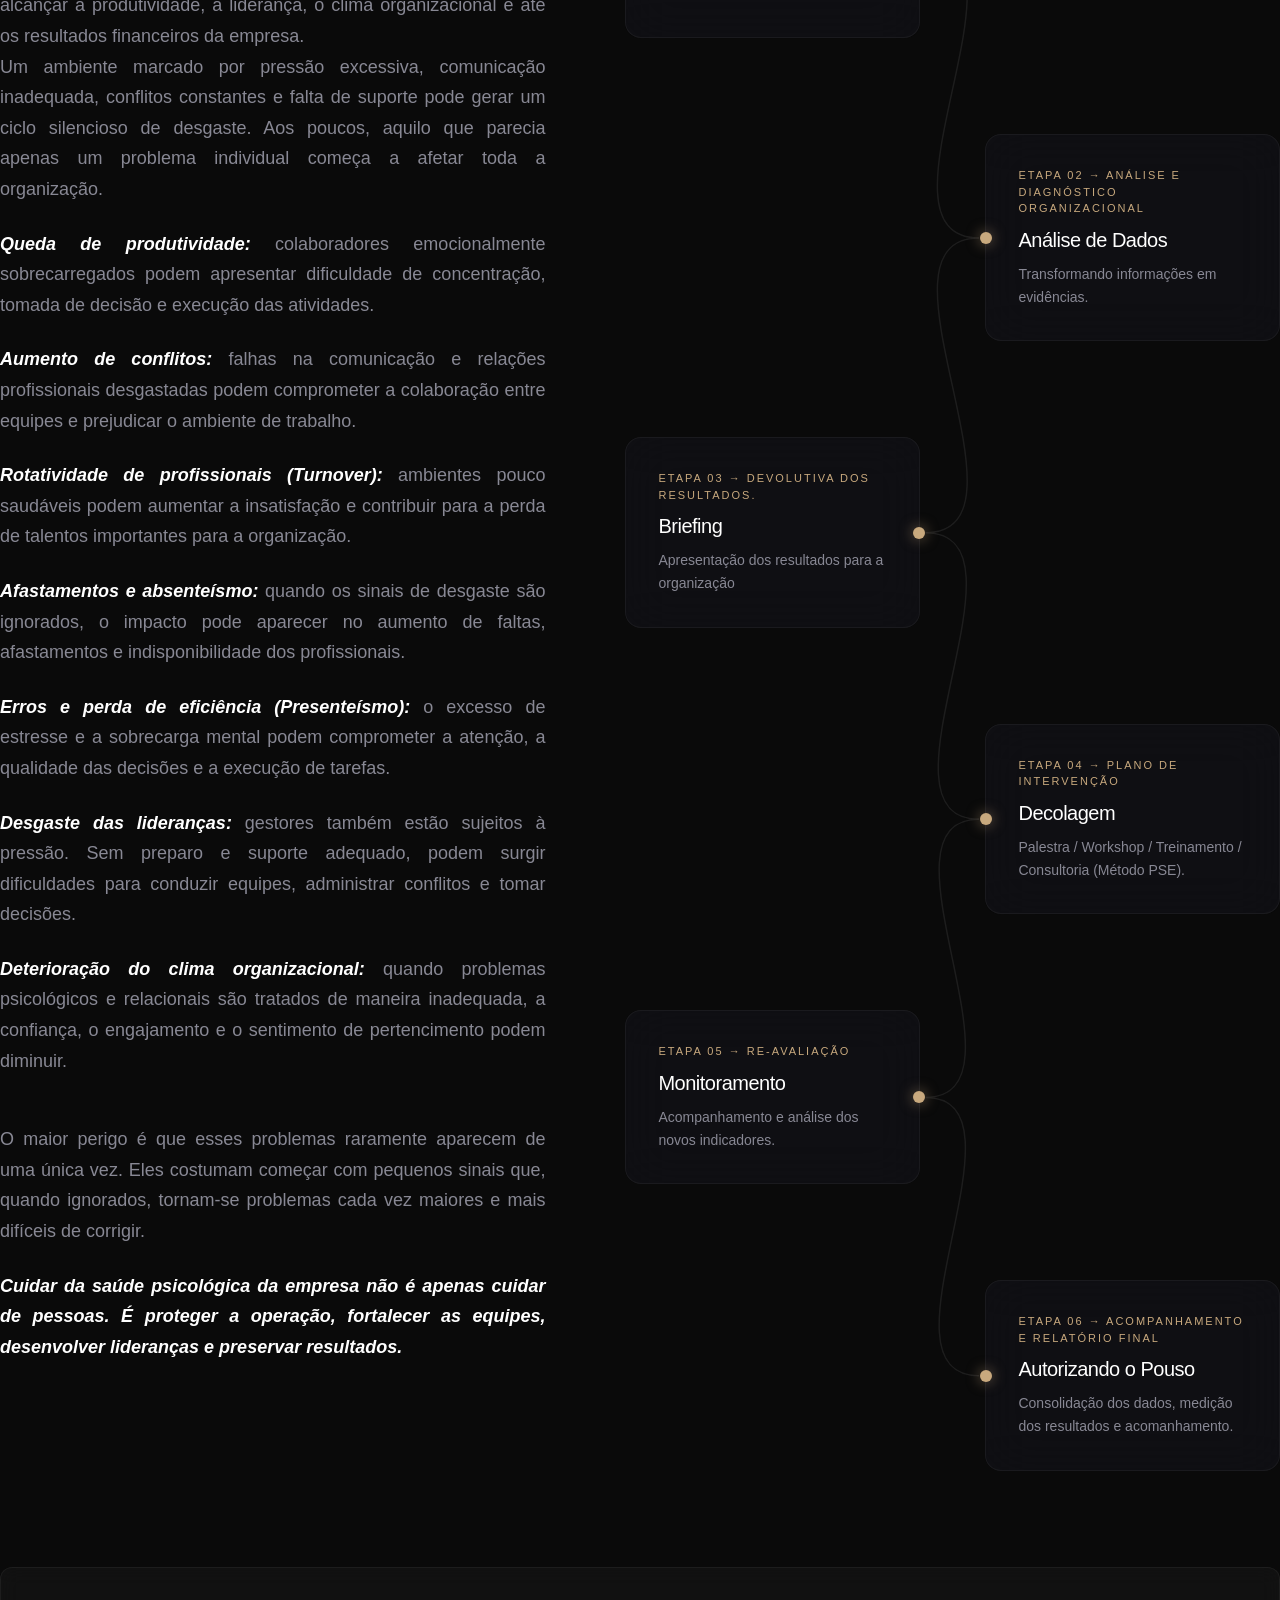
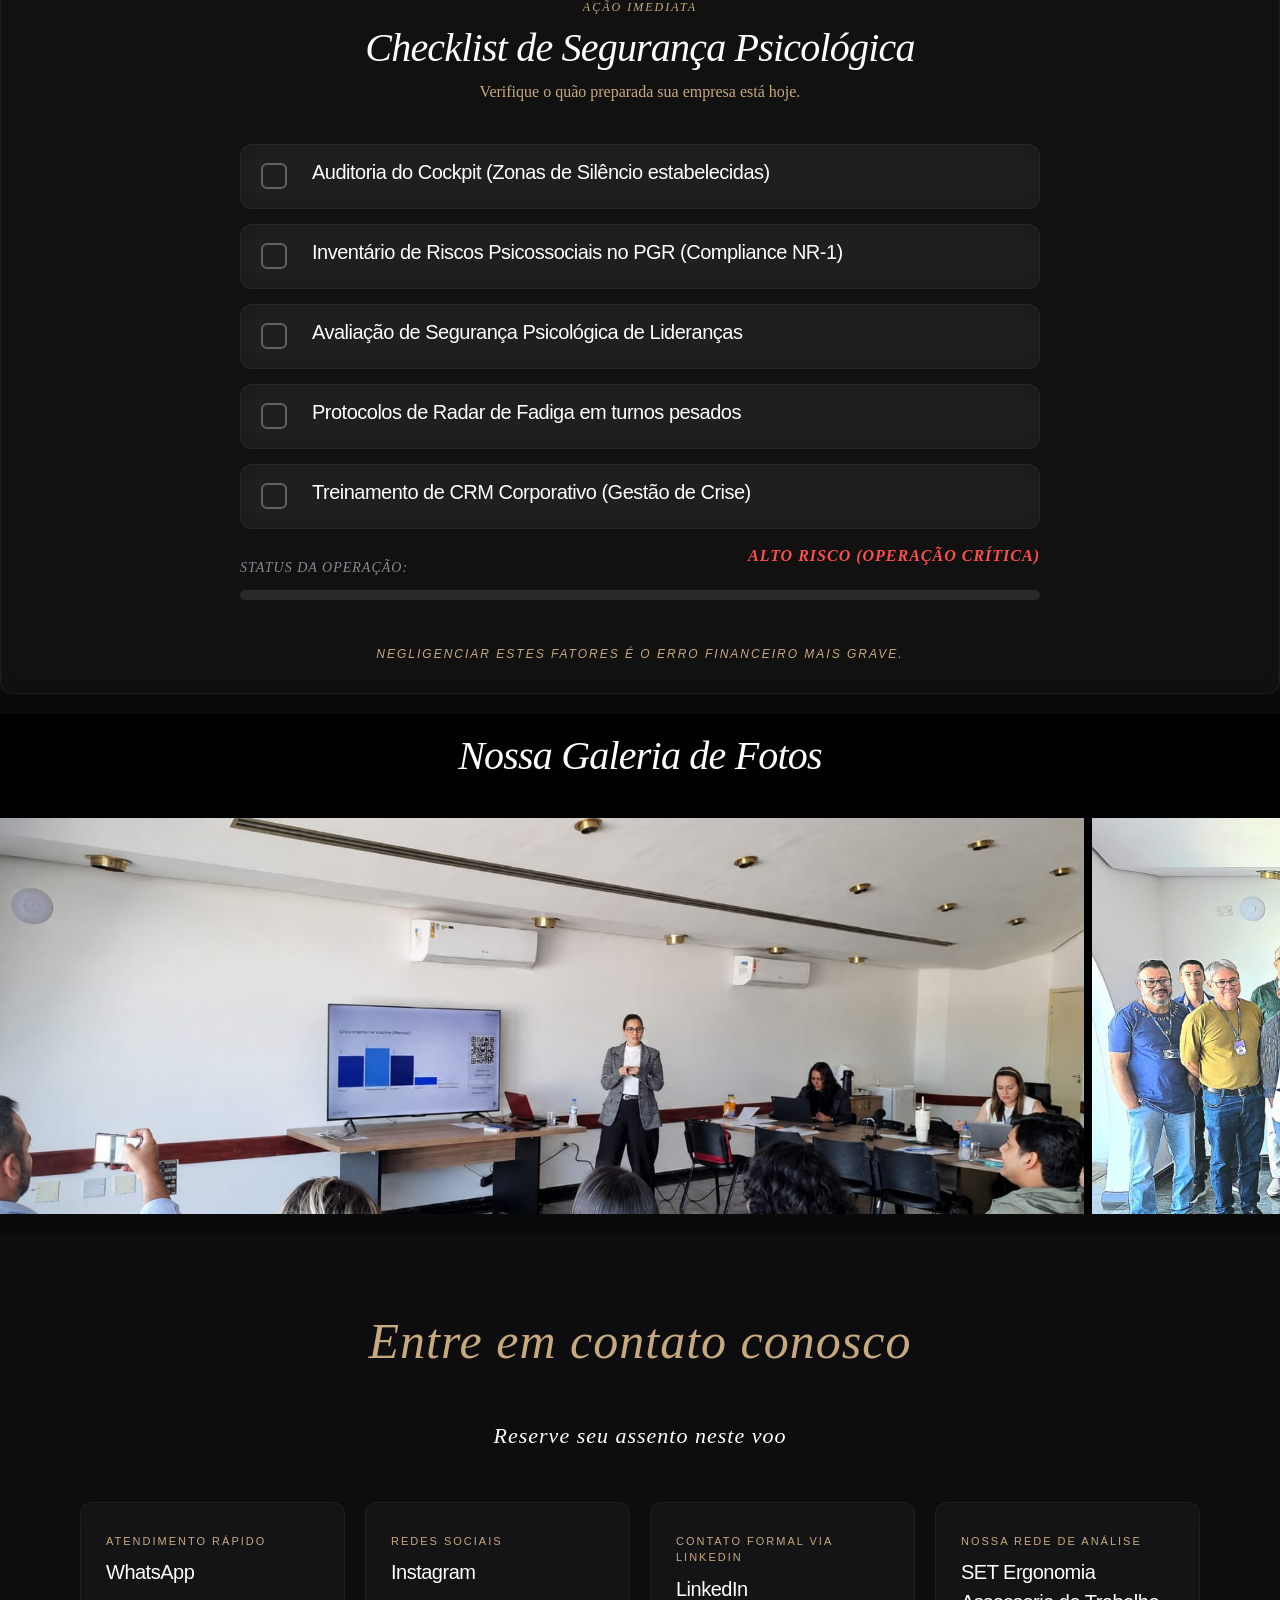
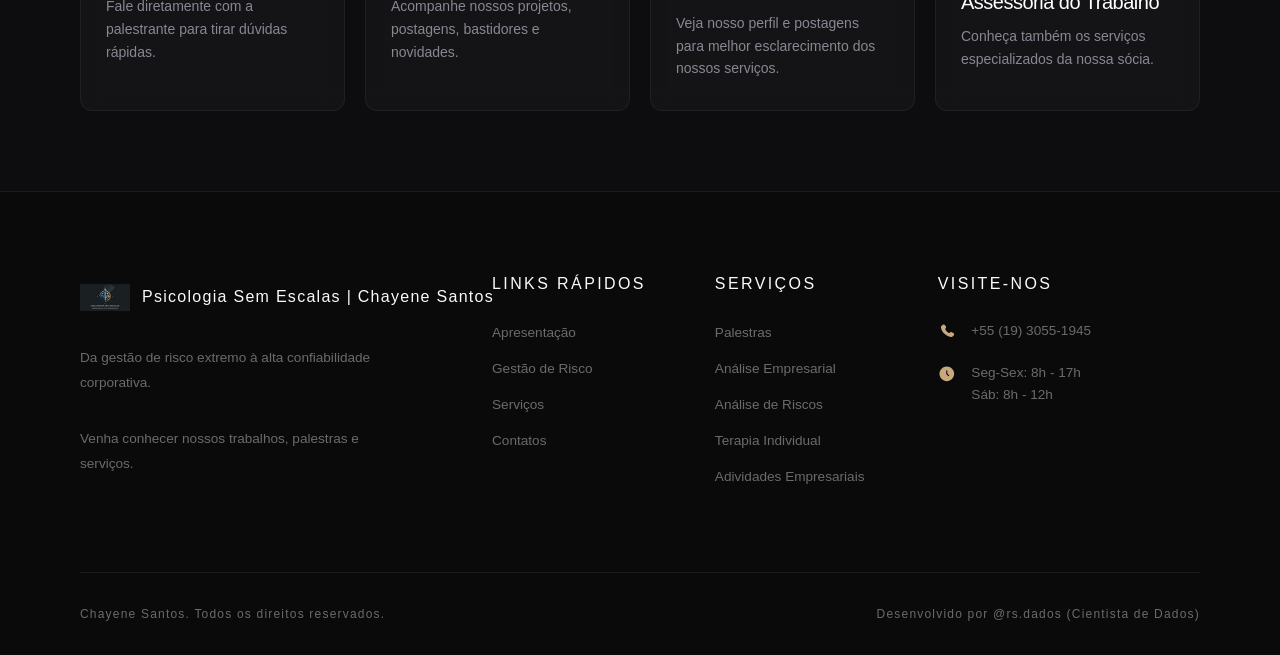
==== commit 0bac0a06: "Deploy Final" ====
--- a/index.html
+++ b/index.html
@@ -5,7 +5,7 @@
     <meta charset="utf-8" />
     <meta content="width=device-width, initial-scale=1.0" name="viewport" />
     <title>Psicologia Sem Escalas | Chayene Martins</title>
-    <link rel="icon" type="image/png" href="/assets/Logo.png">
+    <link rel="icon" type="image/png" href="/assets/Logo.jpeg">
     <!-- fonts -->
     <link href="https://fonts.googleapis.com" rel="preconnect" />
     <link crossorigin="" href="https://fonts.gstatic.com" rel="preconnect" />
@@ -23,7 +23,7 @@
     <!-- navigation -->
     <nav class="nav" id="nav">
         <div class="nav-brand">
-            <img alt="" loading="eager" src="assets/Logo.png" class="nav-logo" />
+            <img alt="" loading="eager" src="assets/Logo.jpeg" class="nav-logo" />
             <label class="nav-logo-text">PSE</label>
         </div>
         <ul class="nav-links">
@@ -429,7 +429,7 @@
         <div class="footer-top">
             <div>
                 <div class="footer-brand-name nav-brand">
-                    <img alt="" loading="eager" src="assets/Logo.png" class="nav-logo" />
+                    <img alt="" loading="eager" src="assets/Logo.jpeg" class="nav-logo" />
                     <label class="nav-logo-text">Psicologia Sem Escalas | Chayene Santos</label>
                 </div>
                 <p class="footer-brand-desc">Da gestão de risco extremo à alta confiabilidade corporativa.</p>
@@ -456,15 +456,6 @@
             </div>
             <div class="footer-col">
                 <div class="footer-col-title">VISITE-NOS</div>
-                <div class="footer-contact-item">
-                    <svg aria-hidden="true" class="iconify iconify--solar" data-icon="solar:map-point-bold" height="1em"
-                        role="img" viewBox="0 0 24 24" width="1em" xmlns="http://www.w3.org/2000/svg">
-                        <path clip-rule="evenodd"
-                            d="M12 2c-4.418 0-8 4.003-8 8.5c0 4.462 2.553 9.312 6.537 11.174a3.45 3.45 0 0 0 2.926 0C17.447 19.812 20 14.962 20 10.5C20 6.003 16.418 2 12 2m0 10a2 2 0 1 0 0-4a2 2 0 0 0 0 4"
-                            fill="currentColor" fill-rule="evenodd" />
-                    </svg>
-                    <p>Sem local fixo.<br /></p>
-                </div>
                 <div class="footer-contact-item">
                     <svg aria-hidden="true" class="iconify iconify--solar" data-icon="solar:phone-bold" height="1em"
                         role="img" viewBox="0 0 24 24" width="1em" xmlns="http://www.w3.org/2000/svg">
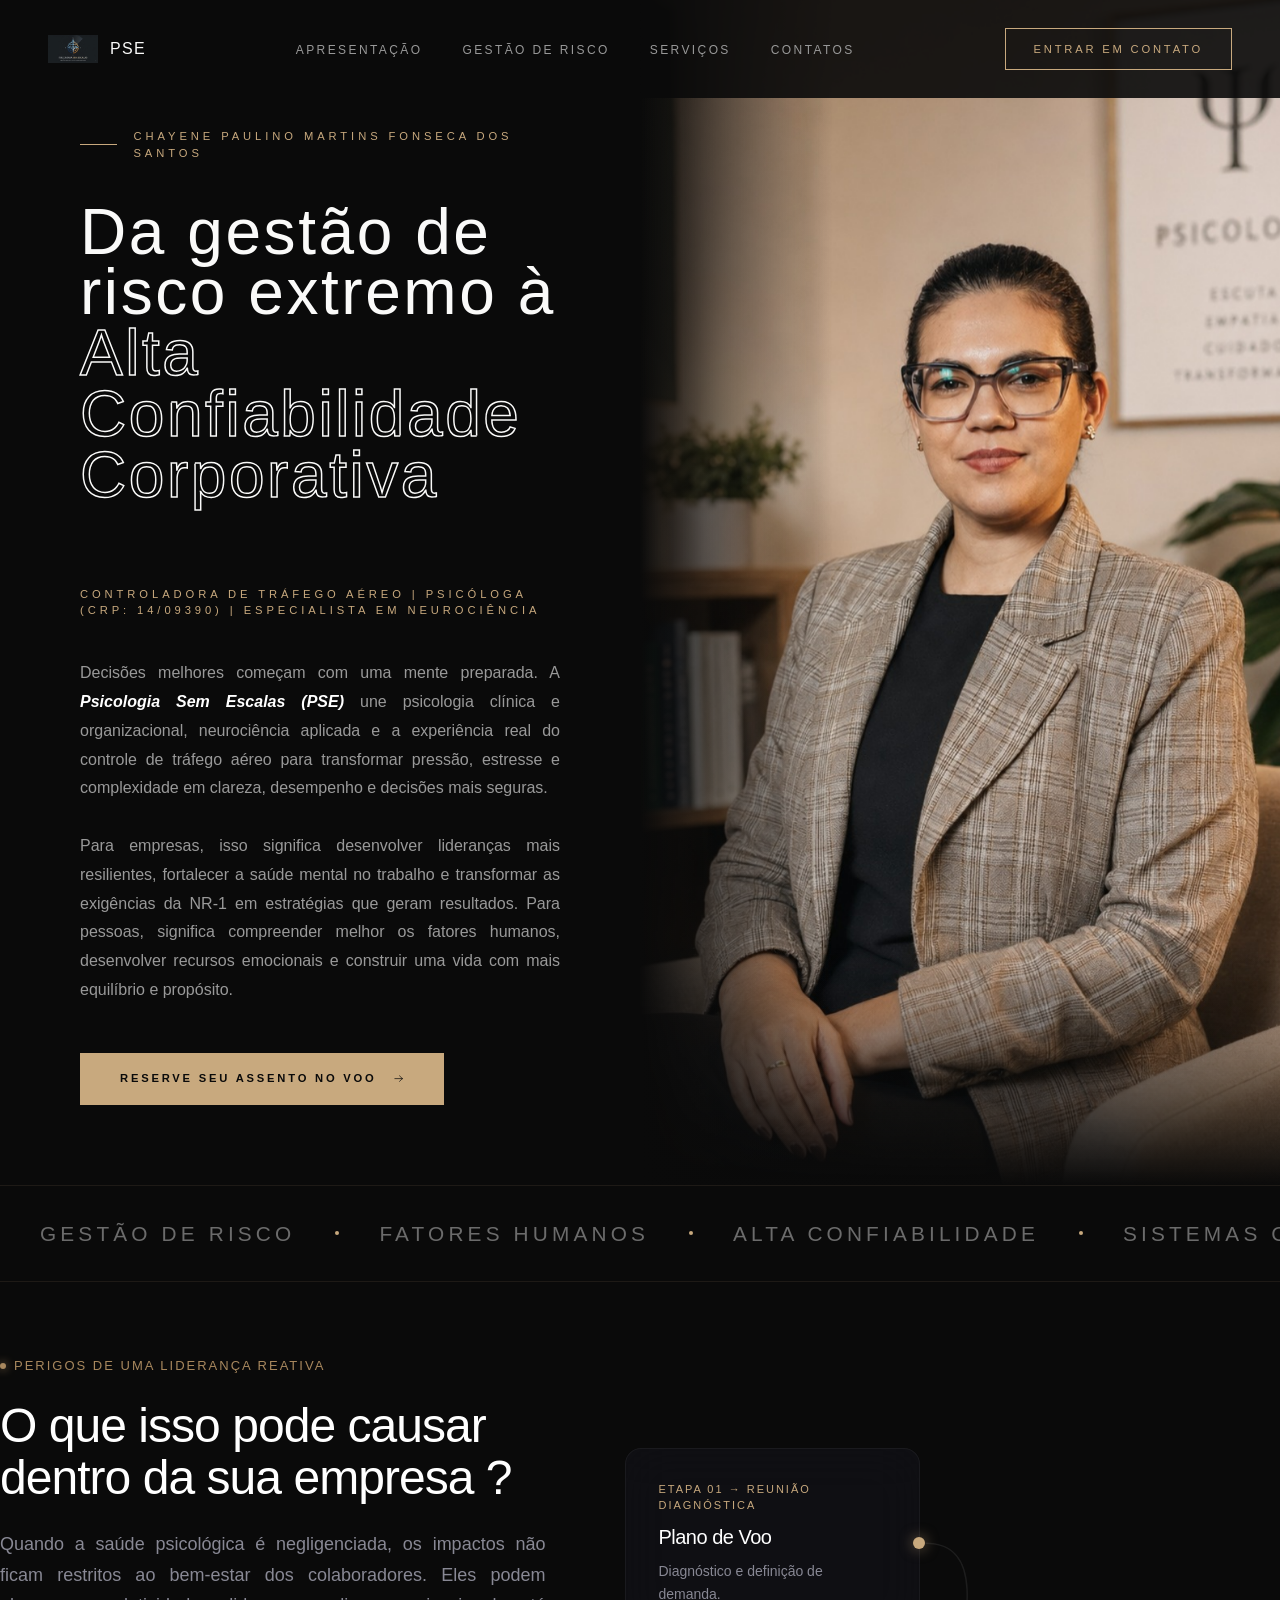
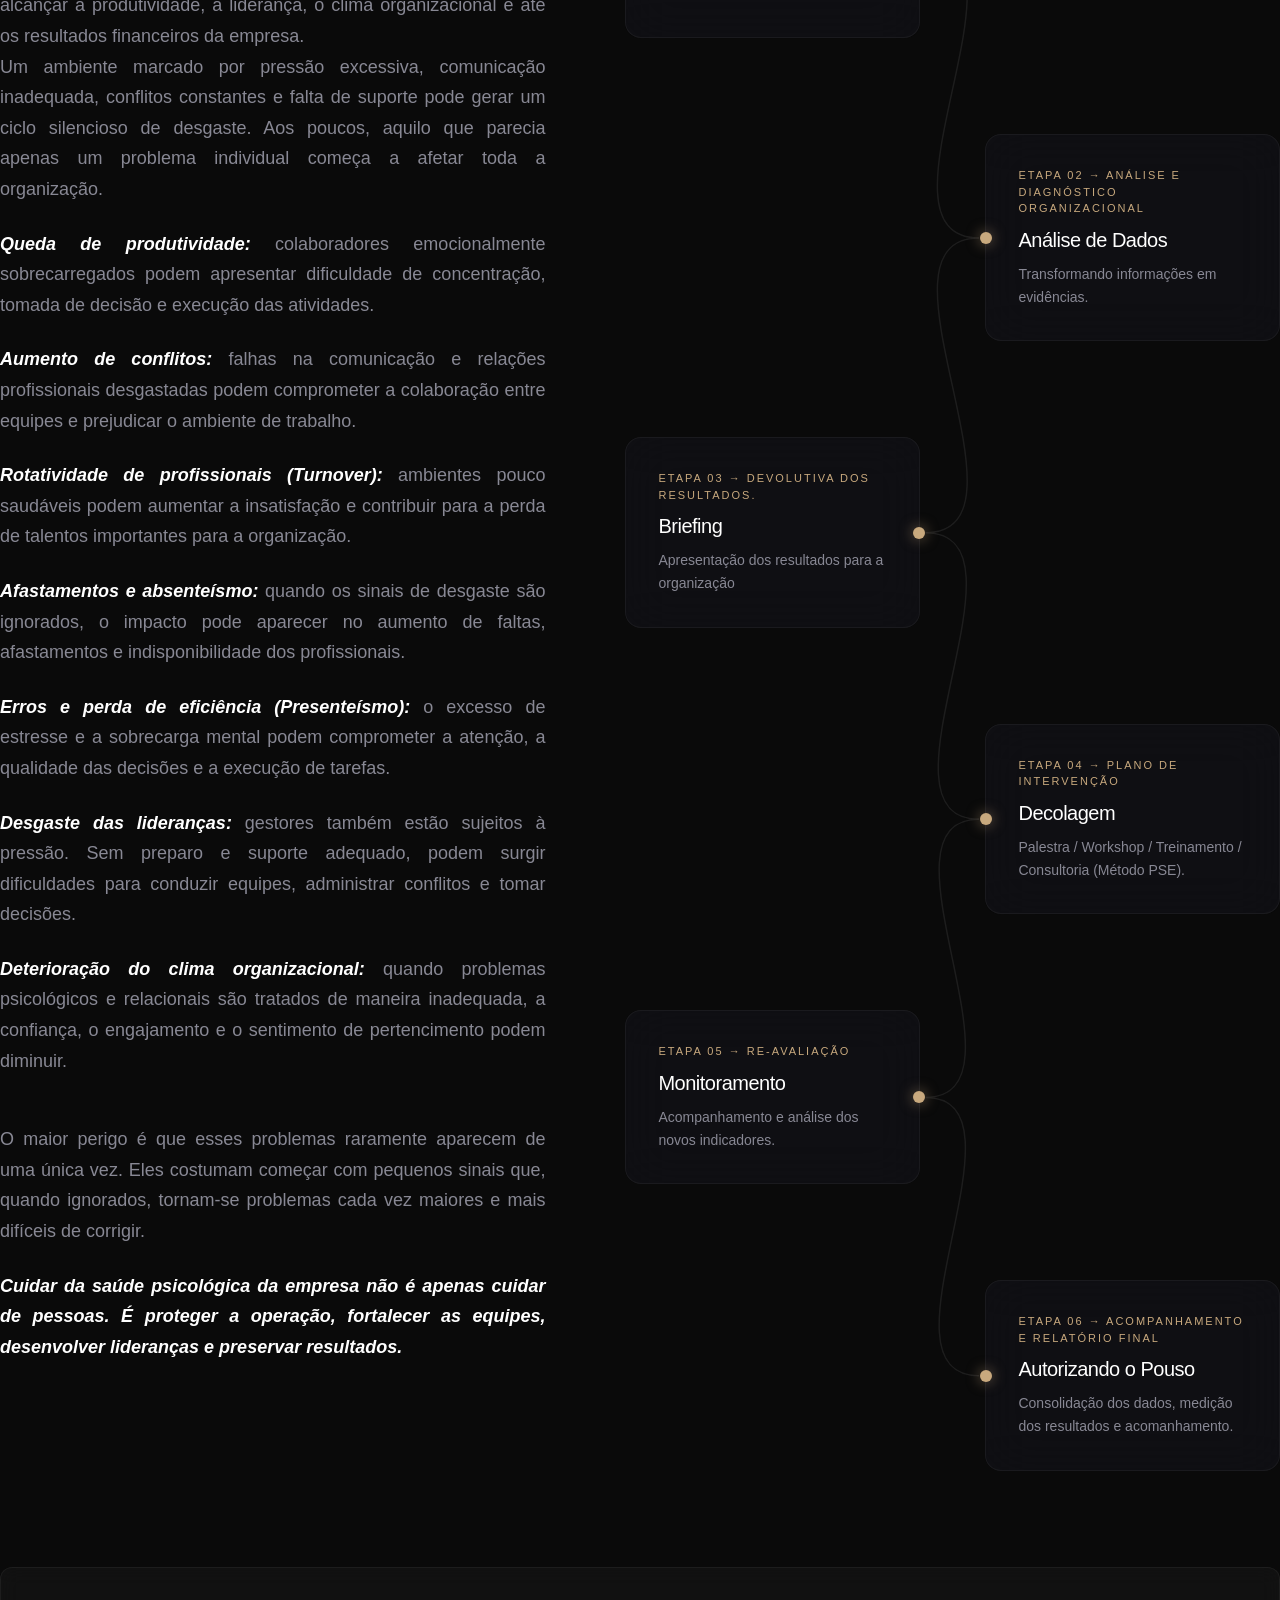
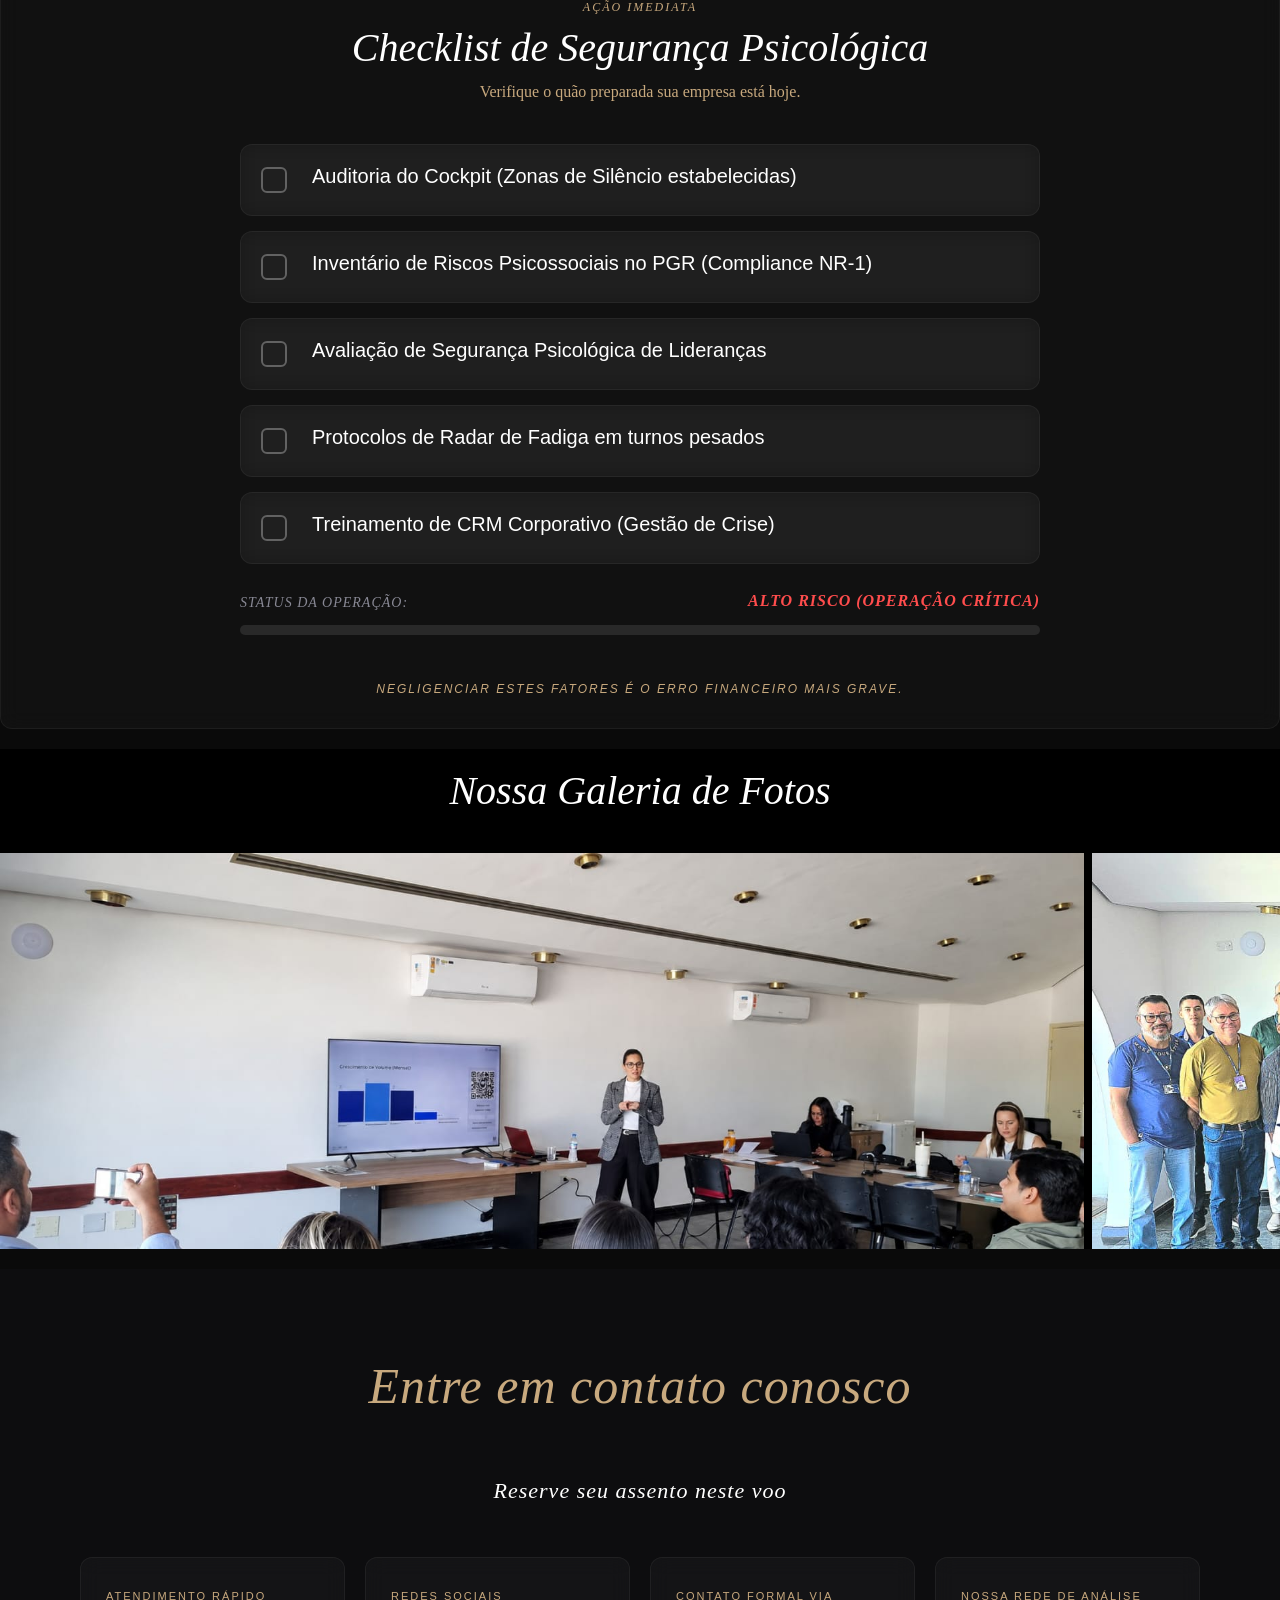
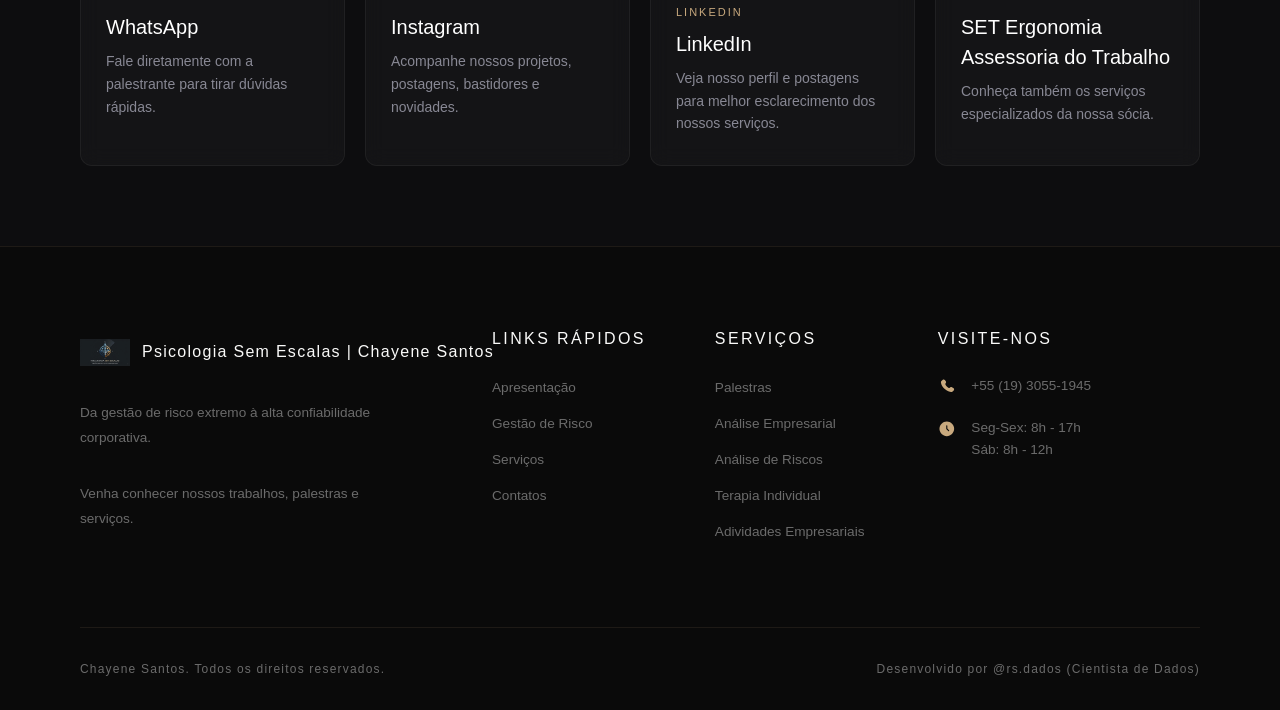
==== commit 9e3feef7: "Deploy" ====
--- a/index.html
+++ b/index.html
@@ -496,6 +496,28 @@
 <script src="Js/pipeline.js"></script>
 <script>
     const track = document.getElementById('track');
-    track.innerHTML += track.innerHTML;
+    if (track) {
+        track.innerHTML += track.innerHTML;
+    }
+
+    // Controle do Menu Mobile (Abrir / Fechar)
+    const hamburger = document.getElementById('hamburger');
+    const mobileNav = document.getElementById('mobileNav');
+
+    if (hamburger && mobileNav) {
+        hamburger.addEventListener('click', () => {
+            hamburger.classList.toggle('active');
+            mobileNav.classList.toggle('active');
+            document.body.style.overflow = mobileNav.classList.contains('active') ? 'hidden' : '';
+        });
+    }
+
+    function closeMobileNav() {
+        if (hamburger && mobileNav) {
+            hamburger.classList.remove('active');
+            mobileNav.classList.remove('active');
+            document.body.style.overflow = '';
+        }
+    }
 </script>
 </html>
--- a/assets/styles.css
+++ b/assets/styles.css
@@ -1,4 +1,9 @@
-/* ========== RESET & BASE ========== */
+/* ==========================================================================
+   PSICOLOGIA SEM ESCALAS | CHAYENE SANTOS
+   Folha de Estilos Principal (Refatorada, Otimizada e Responsiva)
+   ========================================================================== */
+
+/* ========== RESET & VARIÁVEIS GLOBAIS ========== */
 *,
 *::before,
 *::after {
@@ -8,6 +13,7 @@
 }
 
 :root {
+    /* Paleta de Cores */
     --gold: #C8A97E;
     --gold-light: #D4BC96;
     --gold-dark: #A8885E;
@@ -18,15 +24,18 @@
     --white-dim: #E8E6E1;
     --gray: #6B6B6B;
     --gray-light: #999999;
+    --accent-cyan: #A8885E;
+    --text-dim: #888894;
+
+    /* Tipografia */
     --serif: 'Playfair Display', Georgia, serif;
     --sans: 'Inter', -apple-system, BlinkMacSystemFont, sans-serif;
     --display: 'Bebas Neue', Impact, sans-serif;
+    --font-display: 'Bebas Neue', sans-serif;
+
+    /* Easing e Animação */
     --ease-out-expo: cubic-bezier(0.16, 1, 0.3, 1);
     --ease-out-quart: cubic-bezier(0.25, 1, 0.5, 1);
-    --accent-cyan: #A8885E;
-    --text-dim: #888894;
-
-
 }
 
 html {
@@ -63,7 +72,26 @@
     font-family: inherit;
 }
 
-/* ========== NAVIGATION ========== */
+strong {
+    color: #ffffff;
+    font-style: italic;
+}
+
+/* Barra de Rolagem Personalizada */
+::-webkit-scrollbar {
+    width: 6px;
+}
+
+::-webkit-scrollbar-track {
+    background: var(--black);
+}
+
+::-webkit-scrollbar-thumb {
+    background: var(--gold);
+    border-radius: 3px;
+}
+
+/* ========== NAVEGAÇÃO ========== */
 .nav {
     position: fixed;
     background: rgba(10, 10, 10, 0.9);
@@ -185,7 +213,7 @@
     transform: rotate(-45deg) translate(5px, -5px);
 }
 
-/* Mobile nav overlay */
+/* Menu Mobile Overlay */
 .mobile-nav {
     position: fixed;
     inset: 0;
@@ -289,14 +317,6 @@
 .hero-title .title-stroke {
     -webkit-text-stroke: 1.5px var(--white);
     color: transparent;
-}
-
-.hero-title .title-gold {
-    color: var(--gold);
-    font-family: var(--serif);
-    font-style: italic;
-    font-size: 0.65em;
-    font-weight: 400;
 }
 
 .hero-desc {
@@ -355,30 +375,6 @@
     z-index: 1;
 }
 
-.btn-outline {
-    display: inline-flex;
-    align-items: center;
-    gap: 0.75rem;
-    font-size: 0.75rem;
-    letter-spacing: 0.15em;
-    text-transform: uppercase;
-    color: var(--white-dim);
-    transition: color 0.3s ease;
-}
-
-.btn-outline:hover {
-    color: var(--gold);
-}
-
-.btn-outline .iconify {
-    font-size: 1.2rem;
-    transition: transform 0.3s ease;
-}
-
-.btn-outline:hover .iconify {
-    transform: translateX(4px);
-}
-
 .hero-image {
     position: relative;
     overflow: hidden;
@@ -393,18 +389,6 @@
     opacity: 0;
 }
 
-@keyframes heroImgReveal {
-    from {
-        opacity: 0;
-        scale: 1.2;
-    }
-
-    to {
-        opacity: 1;
-        scale: 1.05;
-    }
-}
-
 .hero-image::after {
     content: '';
     position: absolute;
@@ -414,7 +398,7 @@
     pointer-events: none;
 }
 
-/* ========== MARQUEE ========== */
+/* ========== MARQUEE (LETREIRO DIGITAL) ========== */
 .marquee-section {
     padding: 2rem 0;
     border-top: 1px solid rgba(200, 169, 126, 0.1);
@@ -452,1539 +436,10 @@
     flex-shrink: 0;
 }
 
-@keyframes marqueeScroll {
-    from {
-        transform: translateX(0);
-    }
-
-    to {
-        transform: translateX(-50%);
-    }
-}
-
-/* ========== ABOUT / STORY SECTION ========== */
-.about {
-    padding: 10rem 5rem;
-    display: grid;
-    grid-template-columns: 1fr 1fr;
-    gap: 5rem;
-    align-items: center;
-}
-
-.about-images {
+/* ========== SEÇÃO GESTÃO DE RISCO (PIPELINE) ========== */
+.section-padding {
+    padding: 70px 0 0;
     position: relative;
-    height: 600px;
-}
-
-.about-img-main {
-    width: 70%;
-    height: 85%;
-    object-fit: cover;
-    position: relative;
-    z-index: 2;
-    filter: grayscale(30%);
-    transition: filter 0.6s ease;
-}
-
-.about-img-main:hover {
-    filter: grayscale(0%);
-}
-
-.about-img-secondary {
-    position: absolute;
-    right: 0;
-    bottom: 0;
-    width: 55%;
-    height: 55%;
-    object-fit: cover;
-    z-index: 3;
-    border: 5px solid var(--black);
-    filter: grayscale(30%);
-    transition: filter 0.6s ease;
-}
-
-.about-img-secondary:hover {
-    filter: grayscale(0%);
-}
-
-.about-accent {
-    position: absolute;
-    top: -2rem;
-    right: 3rem;
-    font-family: var(--display);
-    font-size: 10rem;
-    line-height: 1;
-    color: rgba(200, 169, 126, 0.06);
-    z-index: 1;
-    user-select: none;
-}
-
-.about-content {
-    padding-left: 2rem;
-}
-
-.section-tag {
-    display: inline-flex;
-    align-items: center;
-    gap: 1rem;
-    margin-bottom: 1.5rem;
-}
-
-.section-tag-line {
-    width: 30px;
-    height: 1px;
-    background: var(--gold);
-}
-
-.section-tag-text {
-    font-size: 0.65rem;
-    letter-spacing: 0.35em;
-    text-transform: uppercase;
-    color: var(--gold);
-}
-
-.section-title {
-    font-family: var(--display);
-    font-size: clamp(2.5rem, 4vw, 4rem);
-    letter-spacing: 0.05em;
-    line-height: 1.05;
-    margin-bottom: 2rem;
-}
-
-.section-title .italic {
-    font-family: var(--serif);
-    font-style: italic;
-    font-weight: 400;
-    color: var(--gold);
-}
-
-.about-text {
-    font-size: 0.95rem;
-    line-height: 1.9;
-    color: var(--gray-light);
-    margin-bottom: 2.5rem;
-}
-
-.about-stats {
-    display: flex;
-    gap: 3rem;
-    padding-top: 2.5rem;
-    border-top: 1px solid rgba(200, 169, 126, 0.15);
-}
-
-.stat-number {
-    font-family: var(--display);
-    font-size: 2.8rem;
-    color: var(--gold);
-    letter-spacing: 0.03em;
-}
-
-.stat-label {
-    font-size: 0.7rem;
-    letter-spacing: 0.2em;
-    text-transform: uppercase;
-    color: var(--gray);
-    margin-top: 0.25rem;
-}
-
-/* ========== SERVICES SECTION ========== */
-.services {
-    padding: 8rem 5rem 10rem;
-    position: relative;
-}
-
-.services-header {
-    display: flex;
-    justify-content: space-between;
-    align-items: flex-end;
-    margin-bottom: 5rem;
-}
-
-.services-header .section-title {
-    margin-bottom: 0;
-}
-
-.services-header-right {
-    text-align: right;
-    max-width: 350px;
-}
-
-.services-header-right p {
-    font-size: 0.9rem;
-    line-height: 1.8;
-    color: var(--gray-light);
-}
-
-.services-grid {
-    display: grid;
-    grid-template-columns: repeat(4, 1fr);
-    gap: 1px;
-    background: rgba(200, 169, 126, 0.1);
-}
-
-.service-card {
-    background: var(--black);
-    padding: 3rem 2rem;
-    position: relative;
-    overflow: hidden;
-    transition: all 0.5s var(--ease-out-expo);
-    cursor: pointer;
-    group: true;
-}
-
-.service-card::before {
-    content: '';
-    position: absolute;
-    inset: 0;
-    background: linear-gradient(135deg, rgba(200, 169, 126, 0.08) 0%, transparent 50%);
-    opacity: 0;
-    transition: opacity 0.5s ease;
-}
-
-.service-card:hover::before {
-    opacity: 1;
-}
-
-.service-card:hover {
-    transform: translateY(-5px);
-}
-
-.service-icon {
-    font-size: 2.2rem;
-    color: var(--gold);
-    margin-bottom: 2rem;
-    transition: transform 0.4s var(--ease-out-expo);
-}
-
-.service-card:hover .service-icon {
-    transform: scale(1.1);
-}
-
-.service-name {
-    font-family: var(--display);
-    font-size: 1.4rem;
-    letter-spacing: 0.1em;
-    margin-bottom: 0.75rem;
-}
-
-.service-desc {
-    font-size: 0.85rem;
-    line-height: 1.7;
-    color: var(--gray);
-    margin-bottom: 2rem;
-}
-
-.service-price-row {
-    display: flex;
-    justify-content: space-between;
-    align-items: center;
-    padding-top: 1.5rem;
-    border-top: 1px solid rgba(200, 169, 126, 0.1);
-}
-
-.service-price {
-    font-family: var(--display);
-    font-size: 1.6rem;
-    color: var(--gold);
-}
-
-.service-duration {
-    font-size: 0.7rem;
-    letter-spacing: 0.15em;
-    text-transform: uppercase;
-    color: var(--gray);
-}
-
-.service-arrow {
-    position: absolute;
-    top: 2rem;
-    right: 2rem;
-    font-size: 1.2rem;
-    color: var(--gold);
-    opacity: 0;
-    transform: translate(-10px, 10px);
-    transition: all 0.4s var(--ease-out-expo);
-}
-
-.service-card:hover .service-arrow {
-    opacity: 1;
-    transform: translate(0, 0);
-}
-
-/* ========== GALLERY SECTION ========== */
-.gallery {
-    padding: 0 5rem 10rem;
-}
-
-.gallery-header {
-    text-align: center;
-    margin-bottom: 5rem;
-}
-
-.gallery-grid {
-    display: grid;
-    grid-template-columns: repeat(12, 1fr);
-    grid-template-rows: auto auto;
-    gap: 1.5rem;
-}
-
-.gallery-item {
-    overflow: hidden;
-    position: relative;
-    cursor: pointer;
-}
-
-.gallery-item:nth-child(1) {
-    grid-column: 1 / 5;
-    grid-row: 1;
-}
-
-.gallery-item:nth-child(2) {
-    grid-column: 5 / 9;
-    grid-row: 1;
-}
-
-.gallery-item:nth-child(3) {
-    grid-column: 9 / 13;
-    grid-row: 1;
-}
-
-.gallery-item:nth-child(4) {
-    grid-column: 1 / 7;
-    grid-row: 2;
-}
-
-.gallery-item:nth-child(5) {
-    grid-column: 7 / 13;
-    grid-row: 2;
-}
-
-.gallery-item img {
-    width: 100%;
-    height: 100%;
-    object-fit: cover;
-    aspect-ratio: 4/3;
-    filter: grayscale(40%);
-    transition: all 0.6s var(--ease-out-expo);
-}
-
-.gallery-item:hover img {
-    filter: grayscale(0%);
-    scale: 1.05;
-}
-
-.gallery-overlay {
-    position: absolute;
-    inset: 0;
-    background: linear-gradient(to top, rgba(10, 10, 10, 0.8) 0%, transparent 60%);
-    display: flex;
-    align-items: flex-end;
-    padding: 2rem;
-    opacity: 0;
-    transition: opacity 0.4s ease;
-}
-
-.gallery-item:hover .gallery-overlay {
-    opacity: 1;
-}
-
-.gallery-overlay-text {
-    font-family: var(--display);
-    font-size: 1.1rem;
-    letter-spacing: 0.15em;
-}
-
-/* ========== TEAM SECTION ========== */
-.team {
-    padding: 8rem 5rem 10rem;
-    background: var(--black-light);
-}
-
-.team-header {
-    display: flex;
-    justify-content: space-between;
-    align-items: flex-end;
-    margin-bottom: 5rem;
-}
-
-.team-grid {
-    display: grid;
-    grid-template-columns: repeat(3, 1fr);
-    gap: 2rem;
-}
-
-.team-card {
-    position: relative;
-    overflow: hidden;
-    cursor: pointer;
-}
-
-.team-card-img {
-    aspect-ratio: 3/4;
-    overflow: hidden;
-}
-
-.team-card-img img {
-    width: 100%;
-    height: 100%;
-    object-fit: cover;
-    filter: grayscale(50%);
-    transition: all 0.6s var(--ease-out-expo);
-}
-
-.team-card:hover .team-card-img img {
-    filter: grayscale(0%);
-    scale: 1.05;
-}
-
-.team-card-info {
-    padding: 1.5rem 0;
-    display: flex;
-    justify-content: space-between;
-    align-items: flex-start;
-}
-
-.team-card-name {
-    font-family: var(--display);
-    font-size: 1.3rem;
-    letter-spacing: 0.1em;
-}
-
-.team-card-role {
-    font-size: 0.7rem;
-    letter-spacing: 0.2em;
-    text-transform: uppercase;
-    color: var(--gold);
-    margin-top: 0.3rem;
-}
-
-.team-card-socials {
-    display: flex;
-    gap: 0.75rem;
-}
-
-.team-card-socials a {
-    font-size: 1.1rem;
-    color: var(--gray);
-    transition: color 0.3s ease;
-}
-
-.team-card-socials a:hover {
-    color: var(--gold);
-}
-
-/* ========== TESTIMONIALS ========== */
-.testimonials {
-    padding: 10rem 5rem;
-    position: relative;
-    overflow: hidden;
-}
-
-.testimonial-bg-text {
-    position: absolute;
-    top: 50%;
-    left: 50%;
-    transform: translate(-50%, -50%);
-    font-family: var(--display);
-    font-size: 20vw;
-    color: rgba(200, 169, 126, 0.03);
-    white-space: nowrap;
-    pointer-events: none;
-    user-select: none;
-}
-
-.testimonials-header {
-    text-align: center;
-    margin-bottom: 5rem;
-    position: relative;
-    z-index: 2;
-}
-
-.testimonial-slider {
-    max-width: 800px;
-    margin: 0 auto;
-    text-align: center;
-    position: relative;
-    z-index: 2;
-}
-
-.testimonial-item {
-    display: none;
-    animation: fadeIn 0.6s ease;
-}
-
-.testimonial-item.active {
-    display: block;
-}
-
-@keyframes fadeIn {
-    from {
-        opacity: 0;
-        transform: translateY(20px);
-    }
-
-    to {
-        opacity: 1;
-        transform: translateY(0);
-    }
-}
-
-.testimonial-stars {
-    display: flex;
-    justify-content: center;
-    gap: 0.3rem;
-    margin-bottom: 2rem;
-}
-
-.testimonial-stars .iconify {
-    font-size: 1.1rem;
-    color: var(--gold);
-}
-
-.testimonial-quote {
-    font-family: var(--serif);
-    font-size: 1.5rem;
-    line-height: 1.8;
-    color: var(--white-dim);
-    font-style: italic;
-    margin-bottom: 2.5rem;
-}
-
-.testimonial-author-name {
-    font-family: var(--display);
-    font-size: 1.1rem;
-    letter-spacing: 0.15em;
-}
-
-.testimonial-author-title {
-    font-size: 0.7rem;
-    letter-spacing: 0.2em;
-    text-transform: uppercase;
-    color: var(--gold);
-    margin-top: 0.3rem;
-}
-
-.testimonial-nav {
-    display: flex;
-    justify-content: center;
-    gap: 0.75rem;
-    margin-top: 3rem;
-}
-
-.testimonial-dot {
-    width: 8px;
-    height: 8px;
-    border-radius: 50%;
-    border: 1px solid var(--gold);
-    background: transparent;
-    cursor: pointer;
-    transition: all 0.3s ease;
-    padding: 0;
-}
-
-.testimonial-dot.active {
-    background: var(--gold);
-    transform: scale(1.2);
-}
-
-/* ========== BOOKING CTA ========== */
-.booking {
-    padding: 10rem 5rem;
-    position: relative;
-    overflow: hidden;
-}
-
-.booking-inner {
-    display: grid;
-    grid-template-columns: 1fr 1fr;
-    gap: 4rem;
-    align-items: center;
-    position: relative;
-    z-index: 2;
-}
-
-.booking-image {
-    position: relative;
-    height: 550px;
-    overflow: hidden;
-}
-
-.booking-image img {
-    width: 100%;
-    height: 100%;
-    object-fit: cover;
-    filter: grayscale(20%);
-}
-
-.booking-image::after {
-    content: '';
-    position: absolute;
-    inset: 0;
-    border: 1px solid var(--gold);
-    transform: translate(20px, 20px);
-    pointer-events: none;
-}
-
-.booking-form-wrapper {
-    padding-left: 2rem;
-}
-
-.booking-form {
-    display: flex;
-    flex-direction: column;
-    gap: 1.5rem;
-    margin-top: 2.5rem;
-}
-
-.form-group {
-    position: relative;
-}
-
-.form-group label {
-    display: block;
-    font-size: 0.65rem;
-    letter-spacing: 0.25em;
-    text-transform: uppercase;
-    color: var(--gray-light);
-    margin-bottom: 0.5rem;
-}
-
-.form-group input,
-.form-group select {
-    width: 100%;
-    padding: 1rem 0;
-    background: transparent;
-    border: none;
-    border-bottom: 1px solid rgba(200, 169, 126, 0.2);
-    color: var(--white);
-    font-family: var(--sans);
-    font-size: 0.95rem;
-    outline: none;
-    transition: border-color 0.3s ease;
-}
-
-.form-group input:focus,
-.form-group select:focus {
-    border-bottom-color: var(--gold);
-}
-
-.form-group input::placeholder {
-    color: var(--gray);
-}
-
-.form-group select {
-    -webkit-appearance: none;
-    cursor: pointer;
-}
-
-.form-group select option {
-    background: var(--black);
-    color: var(--white);
-}
-
-.form-row {
-    display: grid;
-    grid-template-columns: 1fr 1fr;
-    gap: 1.5rem;
-}
-
-.btn-submit {
-    margin-top: 1rem;
-    width: 100%;
-    padding: 1.2rem;
-    background: var(--gold);
-    color: var(--black);
-    font-size: 0.75rem;
-    font-weight: 600;
-    letter-spacing: 0.25em;
-    text-transform: uppercase;
-    transition: all 0.4s ease;
-    display: flex;
-    align-items: center;
-    justify-content: center;
-    gap: 1rem;
-}
-
-.btn-submit:hover {
-    background: var(--gold-dark);
-}
-
-/* ========== INSTAGRAM SECTION ========== */
-.instagram {
-    padding: 5rem 0;
-}
-
-.instagram-header {
-    text-align: center;
-    margin-bottom: 3rem;
-}
-
-.instagram-handle {
-    font-family: var(--sans);
-    font-size: 0.8rem;
-    letter-spacing: 0.2em;
-    color: var(--gold);
-    margin-top: 0.75rem;
-    display: inline-flex;
-    align-items: center;
-    gap: 0.5rem;
-}
-
-.instagram-grid {
-    display: grid;
-    grid-template-columns: repeat(6, 1fr);
-    gap: 3px;
-}
-
-.instagram-item {
-    aspect-ratio: 1;
-    overflow: hidden;
-    position: relative;
-    cursor: pointer;
-}
-
-.instagram-item img {
-    width: 100%;
-    height: 100%;
-    object-fit: cover;
-    transition: all 0.5s ease;
-    filter: grayscale(30%);
-}
-
-.instagram-item:hover img {
-    scale: 1.1;
-    filter: grayscale(0%);
-}
-
-.instagram-item::after {
-    content: '';
-    position: absolute;
-    inset: 0;
-    background: rgba(200, 169, 126, 0.2);
-    opacity: 0;
-    transition: opacity 0.3s ease;
-    display: flex;
-    align-items: center;
-    justify-content: center;
-}
-
-.instagram-item:hover::after {
-    opacity: 1;
-}
-
-/* ========== FOOTER ========== */
-.footer {
-    padding: 5rem 5rem 2rem;
-    border-top: 1px solid rgba(200, 169, 126, 0.1);
-}
-
-.footer-top {
-    display: grid;
-    grid-template-columns: 2fr 1fr 1fr 1.5fr;
-    gap: 3rem;
-    margin-bottom: 4rem;
-}
-
-.footer-brand-name {
-    font-family: var(--display);
-    font-size: 2rem;
-    letter-spacing: 0.1em;
-    margin-bottom: 1.5rem;
-}
-
-.footer-brand-name .gold {
-    color: var(--gold);
-}
-
-.footer-brand-desc {
-    font-size: 0.85rem;
-    line-height: 1.8;
-    color: var(--gray);
-    max-width: 300px;
-    margin-bottom: 2rem;
-}
-
-.footer-socials {
-    display: flex;
-    gap: 1rem;
-}
-
-.footer-socials a {
-    width: 40px;
-    height: 40px;
-    border: 1px solid rgba(200, 169, 126, 0.2);
-    display: flex;
-    align-items: center;
-    justify-content: center;
-    font-size: 1.1rem;
-    color: var(--gray-light);
-    transition: all 0.3s ease;
-}
-
-.footer-socials a:hover {
-    border-color: var(--gold);
-    color: var(--gold);
-    background: rgba(200, 169, 126, 0.05);
-}
-
-.footer-col-title {
-    font-family: var(--display);
-    font-size: 1rem;
-    letter-spacing: 0.15em;
-    margin-bottom: 1.5rem;
-    color: var(--white);
-}
-
-.footer-col ul {
-    list-style: none;
-    display: flex;
-    flex-direction: column;
-    gap: 0.75rem;
-}
-
-.footer-col ul a {
-    font-size: 0.85rem;
-    color: var(--gray);
-    transition: color 0.3s ease;
-}
-
-.footer-col ul a:hover {
-    color: var(--gold);
-}
-
-.footer-contact-item {
-    display: flex;
-    align-items: flex-start;
-    gap: 1rem;
-    margin-bottom: 1.25rem;
-}
-
-.footer-contact-item .iconify {
-    font-size: 1.1rem;
-    color: var(--gold);
-    margin-top: 0.2rem;
-    flex-shrink: 0;
-}
-
-.footer-contact-item p {
-    font-size: 0.85rem;
-    line-height: 1.6;
-    color: var(--gray);
-}
-
-.footer-bottom {
-    display: flex;
-    justify-content: space-between;
-    align-items: center;
-    padding-top: 2rem;
-    border-top: 1px solid rgba(200, 169, 126, 0.1);
-}
-
-.footer-bottom p {
-    font-size: 0.75rem;
-    color: var(--gray);
-    letter-spacing: 0.1em;
-}
-
-.footer-bottom-links {
-    display: flex;
-    gap: 2rem;
-}
-
-.footer-bottom-links a {
-    font-size: 0.75rem;
-    color: var(--gray);
-    letter-spacing: 0.1em;
-    transition: color 0.3s ease;
-}
-
-.footer-bottom-links a:hover {
-    color: var(--gold);
-}
-
-/* ========== SCROLL REVEAL ========== */
-.reveal {
-    transform: translateY(40px);
-    transition: all 0.8s var(--ease-out-expo);
-}
-
-.reveal.visible {
-    opacity: 1;
-    transform: translateY(0);
-}
-
-.reveal-delay-1 {
-    transition-delay: 0.1s;
-}
-
-.reveal-delay-2 {
-    transition-delay: 0.2s;
-}
-
-.reveal-delay-3 {
-    transition-delay: 0.3s;
-}
-
-.reveal-delay-4 {
-    transition-delay: 0.4s;
-}
-
-/* ========== ANIMATIONS ========== */
-@keyframes fadeUp {
-    from {
-        opacity: 0;
-        transform: translateY(40px);
-    }
-
-    to {
-        opacity: 1;
-        transform: translateY(0);
-    }
-}
-
-/* ========== PARALLAX GOLD LINES ========== */
-.gold-line-decor {
-    position: absolute;
-    width: 1px;
-    background: linear-gradient(to bottom, transparent, var(--gold), transparent);
-    opacity: 0.1;
-    pointer-events: none;
-}
-
-/* ========== RESPONSIVE ========== */
-@media (max-width: 1200px) {
-    .services-grid {
-        grid-template-columns: repeat(2, 1fr);
-    }
-}
-
-@media (max-width: 1024px) {
-    .hero {
-        grid-template-columns: 1fr;
-        min-height: auto;
-    }
-
-    .hero-content {
-        padding: 8rem 3rem 4rem;
-        min-height: 70vh;
-        justify-content: flex-end;
-    }
-
-    .hero-image {
-        height: 60vh;
-    }
-
-    .about {
-        grid-template-columns: 1fr;
-        padding: 6rem 3rem;
-        gap: 3rem;
-    }
-
-    .about-images {
-        height: 450px;
-    }
-
-    .services {
-        padding: 6rem 3rem;
-    }
-
-    .services-header {
-        flex-direction: column;
-        align-items: flex-start;
-        gap: 1.5rem;
-    }
-
-    .services-header-right {
-        text-align: left;
-        max-width: 100%;
-    }
-
-    .gallery {
-        padding: 0 3rem 6rem;
-    }
-
-    .gallery-grid {
-        grid-template-columns: 1fr 1fr;
-        grid-template-rows: auto;
-    }
-
-    .gallery-item:nth-child(1) {
-        grid-column: 1;
-        grid-row: 1;
-    }
-
-    .gallery-item:nth-child(2) {
-        grid-column: 2;
-        grid-row: 1;
-    }
-
-    .gallery-item:nth-child(3) {
-        grid-column: 1;
-        grid-row: 2;
-    }
-
-    .gallery-item:nth-child(4) {
-        grid-column: 2;
-        grid-row: 2;
-    }
-
-    .gallery-item:nth-child(5) {
-        grid-column: 1 / -1;
-        grid-row: 3;
-    }
-
-    .gallery-item:nth-child(5) img {
-        aspect-ratio: 21/9;
-    }
-
-    .team {
-        padding: 6rem 3rem;
-    }
-
-    .team-grid {
-        grid-template-columns: repeat(2, 1fr);
-    }
-
-    .team-header {
-        flex-direction: column;
-        align-items: flex-start;
-        gap: 1.5rem;
-    }
-
-    .testimonials {
-        padding: 6rem 3rem;
-    }
-
-    .booking {
-        padding: 6rem 3rem;
-    }
-
-    .booking-inner {
-        grid-template-columns: 1fr;
-    }
-
-    .booking-image {
-        height: 400px;
-    }
-
-    .booking-image::after {
-        transform: translate(15px, 15px);
-    }
-
-    .booking-form-wrapper {
-        padding-left: 0;
-    }
-
-    .footer {
-        padding: 4rem 3rem 2rem;
-    }
-
-    .footer-top {
-        grid-template-columns: 1fr 1fr;
-        gap: 2.5rem;
-    }
-
-    .nav {
-        padding: 1.25rem 2rem;
-    }
-
-    .nav.scrolled {
-        padding: 1rem 2rem;
-    }
-
-    .testimonial-bg-text {
-        font-size: 25vw;
-    }
-}
-
-@media (max-width: 768px) {
-
-    .nav-links,
-    .nav-cta {
-        display: none;
-    }
-
-    .nav-hamburger {
-        display: flex;
-    }
-
-    .hero-content {
-        padding: 7rem 1.5rem 3rem;
-        min-height: 60vh;
-    }
-
-    .hero-image {
-        height: 50vh;
-    }
-
-    .hero-actions {
-        flex-direction: column;
-        align-items: flex-start;
-        gap: 1.5rem;
-    }
-
-    .hero-desc {
-        max-width: 100%;
-    }
-
-    .about {
-        padding: 4rem 1.5rem;
-    }
-
-    .about-images {
-        height: auto;
-        display: flex;
-        flex-direction: column;
-        gap: 1rem;
-    }
-
-    .about-img-main {
-        width: 100%;
-        height: 300px;
-    }
-
-    .about-img-secondary {
-        position: relative;
-        right: auto;
-        bottom: auto;
-        width: 100%;
-        height: 220px;
-        border: none;
-    }
-
-    .about-accent {
-        display: none;
-    }
-
-    .about-stats {
-        flex-direction: row;
-        gap: 1.5rem;
-        flex-wrap: wrap;
-    }
-
-    .about-content {
-        padding-left: 0;
-    }
-
-    .services {
-        padding: 4rem 1.5rem;
-    }
-
-    .services-grid {
-        grid-template-columns: 1fr;
-    }
-
-    .service-card {
-        padding: 2.5rem 1.5rem;
-    }
-
-    .service-arrow {
-        opacity: 1;
-        transform: translate(0, 0);
-    }
-
-    .gallery {
-        padding: 0 1.5rem 4rem;
-    }
-
-    .gallery-header {
-        margin-bottom: 3rem;
-    }
-
-    .gallery-grid {
-        grid-template-columns: 1fr;
-        gap: 1rem;
-    }
-
-    .gallery-item:nth-child(n) {
-        grid-column: 1;
-        grid-row: auto;
-    }
-
-    .gallery-item:nth-child(5) img {
-        aspect-ratio: 4/3;
-    }
-
-    .gallery-overlay {
-        opacity: 1;
-    }
-
-    .team {
-        padding: 4rem 1.5rem;
-    }
-
-    .team-header {
-        margin-bottom: 3rem;
-    }
-
-    .team-grid {
-        grid-template-columns: 1fr;
-        max-width: 500px;
-    }
-
-    .team-card-img img {
-        filter: grayscale(0%);
-    }
-
-    .testimonials {
-        padding: 4rem 1.5rem;
-    }
-
-    .testimonial-quote {
-        font-size: 1.15rem;
-        line-height: 1.7;
-    }
-
-    .testimonial-bg-text {
-        font-size: 30vw;
-    }
-
-    .booking {
-        padding: 4rem 1.5rem;
-    }
-
-    .booking-image {
-        height: 280px;
-    }
-
-    .booking-image::after {
-        transform: translate(10px, 10px);
-    }
-
-    .form-row {
-        grid-template-columns: 1fr;
-    }
-
-    .instagram-grid {
-        grid-template-columns: repeat(3, 1fr);
-    }
-
-    .footer {
-        padding: 3rem 1.5rem 1.5rem;
-    }
-
-    .footer-top {
-        grid-template-columns: 1fr;
-        gap: 2rem;
-    }
-
-    .footer-brand-desc {
-        max-width: 100%;
-    }
-
-    .footer-bottom {
-        flex-direction: column;
-        gap: 1rem;
-        text-align: center;
-    }
-
-    .footer-bottom-links {
-        justify-content: center;
-    }
-
-    .marquee-item span {
-        font-size: 1rem;
-    }
-
-    .mobile-nav a {
-        font-size: 2rem;
-    }
-
-    .section-title {
-        font-size: clamp(2rem, 6vw, 3rem);
-    }
-
-    .btn-primary {
-        padding: 1rem 2rem;
-        font-size: 0.65rem;
-    }
-}
-
-@media (max-width: 480px) {
-    .hero-title {
-        font-size: clamp(2.2rem, 10vw, 2.8rem);
-    }
-
-    .hero-content {
-        padding: 6rem 1.25rem 2.5rem;
-    }
-
-    .hero-tag-text {
-        font-size: 0.6rem;
-        letter-spacing: 0.25em;
-    }
-
-    .hero-desc {
-        font-size: 0.9rem;
-    }
-
-    .section-title {
-        font-size: 1.8rem;
-    }
-
-    .section-tag-text {
-        font-size: 0.6rem;
-    }
-
-    .about {
-        padding: 3rem 1.25rem;
-    }
-
-    .about-img-main {
-        height: 250px;
-    }
-
-    .about-img-secondary {
-        height: 180px;
-    }
-
-    .about-text {
-        font-size: 0.9rem;
-    }
-
-    .about-stats {
-        gap: 1rem;
-    }
-
-    .stat-number {
-        font-size: 2.2rem;
-    }
-
-    .stat-label {
-        font-size: 0.6rem;
-    }
-
-    .services {
-        padding: 3rem 1.25rem;
-    }
-
-    .services-header {
-        margin-bottom: 3rem;
-    }
-
-    .gallery {
-        padding: 0 1.25rem 3rem;
-    }
-
-    .team {
-        padding: 3rem 1.25rem;
-    }
-
-    .testimonials {
-        padding: 3rem 1.25rem;
-    }
-
-    .testimonial-quote {
-        font-size: 1rem;
-    }
-
-    .testimonial-stars .iconify {
-        font-size: 0.9rem;
-    }
-
-    .booking {
-        padding: 3rem 1.25rem;
-    }
-
-    .booking-image {
-        height: 220px;
-    }
-
-    .booking-image::after {
-        display: none;
-    }
-
-    .form-group label {
-        font-size: 0.6rem;
-    }
-
-    .form-group input,
-    .form-group select {
-        font-size: 0.85rem;
-        padding: 0.85rem 0;
-    }
-
-    .btn-submit {
-        padding: 1rem;
-        font-size: 0.65rem;
-    }
-
-    .instagram-grid {
-        grid-template-columns: repeat(2, 1fr);
-    }
-
-    .instagram-header {
-        margin-bottom: 2rem;
-    }
-
-    .footer {
-        padding: 2.5rem 1.25rem 1.5rem;
-    }
-
-    .footer-brand-name {
-        font-size: 1.6rem;
-    }
-
-    .footer-col-title {
-        font-size: 0.9rem;
-    }
-
-    .footer-bottom p {
-        font-size: 0.65rem;
-    }
-
-    .footer-bottom-links a {
-        font-size: 0.65rem;
-    }
-
-    .footer-bottom-links {
-        gap: 1rem;
-    }
-
-    .marquee-item span {
-        font-size: 0.85rem;
-        letter-spacing: 0.15em;
-    }
-
-    .marquee-item {
-        gap: 1.5rem;
-        padding: 0 1.5rem;
-    }
-
-    .nav-logo {
-        font-size: 1.4rem;
-    }
-
-    .mobile-nav a {
-        font-size: 1.6rem;
-    }
-}
-
-@media (max-width: 360px) {
-    .hero-title {
-        font-size: 2rem;
-    }
-
-    .hero-content {
-        padding: 5.5rem 1rem 2rem;
-    }
-
-    .hero-desc {
-        font-size: 0.85rem;
-    }
-
-    .section-title {
-        font-size: 1.6rem;
-    }
-
-    .about {
-        padding: 2.5rem 1rem;
-    }
-
-    .about-img-main {
-        height: 200px;
-    }
-
-    .about-img-secondary {
-        height: 150px;
-    }
-
-    .about-stats {
-        flex-direction: column;
-        gap: 1rem;
-    }
-
-    .services {
-        padding: 2.5rem 1rem;
-    }
-
-    .service-card {
-        padding: 2rem 1.25rem;
-    }
-
-    .service-name {
-        font-size: 1.2rem;
-    }
-
-    .service-desc {
-        font-size: 0.8rem;
-    }
-
-    .service-price {
-        font-size: 1.3rem;
-    }
-
-    .gallery {
-        padding: 0 1rem 2.5rem;
-    }
-
-    .team {
-        padding: 2.5rem 1rem;
-    }
-
-    .testimonials {
-        padding: 2.5rem 1rem;
-    }
-
-    .testimonial-quote {
-        font-size: 0.9rem;
-    }
-
-    .booking {
-        padding: 2.5rem 1rem;
-    }
-
-    .booking-image {
-        height: 180px;
-    }
-
-    .instagram-grid {
-        grid-template-columns: repeat(2, 1fr);
-    }
-
-    .footer {
-        padding: 2rem 1rem 1rem;
-    }
-
-    .nav {
-        padding: 1rem;
-    }
-
-    .nav.scrolled {
-        padding: 0.75rem 1rem;
-    }
-
-    .nav-logo {
-        font-size: 1.2rem;
-    }
-}
-
-/* ========== SMOOTH SCROLL BAR ========== */
-::-webkit-scrollbar {
-    width: 6px;
-}
-
-::-webkit-scrollbar-track {
-    background: var(--black);
-}
-
-::-webkit-scrollbar-thumb {
-    background: var(--gold);
-    border-radius: 3px;
-}
-
-
-
-
-h1,
-h2,
-h3,
-h4,
-h5,
-.display-font {
-    font-weight: 400;
-    line-height: 1.1;
-    letter-spacing: -0.02em;
 }
 
 .container {
@@ -1992,6 +447,13 @@
     padding: 0 0;
     position: relative;
     z-index: 10;
+}
+
+.split-section {
+    display: grid;
+    grid-template-columns: 5fr 6fr;
+    gap: 80px;
+    align-items: center;
 }
 
 .tagline {
@@ -2015,21 +477,12 @@
     box-shadow: 0 0 10px var(--accent-cyan);
 }
 
-.section-padding {
-    padding: 70px 0 0;
-    position: relative;
-}
-
-.split-section {
-    display: grid;
-    grid-template-columns: 5fr 6fr;
-    gap: 80px;
-    align-items: center;
-}
-
 .section-info h2 {
     font-size: 3rem;
     color: #fff;
+    font-weight: 400;
+    line-height: 1.1;
+    letter-spacing: -0.02em;
 }
 
 .section-info p {
@@ -2039,58 +492,14 @@
 }
 
 .section-info.sticky {
-    position: -webkit-sticky; /* Suporte para Safari */
+    position: -webkit-sticky;
     position: sticky;
-    top: 8rem; /* O equivalente ao top-32 (cerca de 128px do topo da tela) */
-    height: max-content; /* Garante que o container do texto tenha apenas o seu próprio tamanho */
-    align-self: flex-start; /* Evita que o grid estique o elemento */
-}
-
-strong {
-    color: #ffffff;
-    font-style: italic;
-}
-
-
-
-/* Container Principal da Seção */
-.contato-container {
-    padding: 80px;
-    background-color: #0d0d0f; /* Fundo escuro para destacar os cartões */
-    font-family: var(--font-display, sans-serif);
-    text-align: center;
-}
-
-.contato-titulo {
-    color: #ffffff;
-    font-size: 22px;
-    font-weight: 300;
-    margin-bottom: 50px;
-    letter-spacing: 1px;
-}
-
-/* Grid responsivo (lado a lado no PC, empilhado no celular) */
-.contato-grid {
-    display: grid;
-    grid-template-columns: repeat(auto-fit, minmax(260px, 1fr));
-    gap: 20px;
-    max-width: 1200px;
-    margin: 0 auto;
-}
-
-
-
-
-
-
-
-
-
-
-
-
-
-/* Container Principal */
+    top: 8rem;
+    height: max-content;
+    align-self: flex-start;
+}
+
+/* ========== CHECKLIST DE SEGURANÇA PSICOLÓGICA ========== */
 .checklist-container {
     display: flex;
     flex-direction: column;
@@ -2098,233 +507,93 @@
     text-align: left;
     padding: 30px 25px;
     border-radius: 12px;
-    
     background: rgba(255, 255, 255, 0.03);
     backdrop-filter: blur(10px);
     -webkit-backdrop-filter: blur(10px);
     border: 1px solid rgba(255, 255, 255, 0.05);
-    
-    /* Transição suave para o Hover */
     transition: all 0.4s ease;
 }
 
-/* --- BARRA DE PROGRESSO E STATUS --- */
-.progresso-header {
-    margin-bottom: 30px;
-}
-
-.status-mensagem {
-    font-size: 14px;
-    font-weight: bold;
-    letter-spacing: 1px;
-    margin-bottom: 10px;
-    color: #ffffff;
-    transition: color 0.3s ease;
-}
-
-/* Fundo da barra */
-.barra-fundo {
-    width: 100%;
-    height: 8px;
-    background-color: rgba(255, 255, 255, 0.1);
-    border-radius: 4px;
-    overflow: hidden;
-}
-
-/* O preenchimento da barra */
-.barra-preenchimento {
-    height: 100%;
-    width: 0%; /* Inicia zerada, o JS altera isso */
-    background-color: #C8A97E; /* Cor de destaque (seu dourado) */
-    border-radius: 4px;
-    transition: width 0.4s ease-in-out; /* Animação suave ao crescer */
-}
-
-/* --- LISTA DE CHECKBOXES --- */
-.checklist-lista {
+.checklist-header {
     display: flex;
     flex-direction: column;
-    gap: 15px;
-}
-
-.check-item {
-    display: flex;
     align-items: center;
-    cursor: pointer;
-    padding: 10px;
-    border-radius: 8px;
-    transition: background 0.3s ease;
-}
-
-.check-item:hover {
-    background: rgba(255, 255, 255, 0.07);
-    transform: translateY(-5px);
-    border-color: rgba(200, 169, 126, 0.4); /* Brilho dourado na borda */
-    box-shadow: 0 10px 30px rgba(0, 0, 0, 0.3);
-}
-
-/* Esconde o checkbox padrão do navegador para criarmos um customizado */
-.check-input {
-    display: none;
-}
-
-/* Estilo do checkbox customizado (quadradinho) */
-.check-custom {
-    width: 20px;
-    height: 20px;
-    border: 2px solid rgba(255, 255, 255, 0.3);
-    border-radius: 4px;
-    margin-right: 15px;
-    display: inline-block;
-    position: relative;
-    transition: all 0.3s ease;
-}
-
-/* O "V" de marcado (feito com CSS) */
-.check-custom::after {
-    content: "";
-    position: absolute;
-    display: none;
-    left: 6px;
-    top: 2px;
-    width: 5px;
-    height: 10px;
-    border: solid #0d0d0f; /* Cor do "V" */
-    border-width: 0 2px 2px 0;
-    transform: rotate(45deg);
-}
-
-/* Quando o checkbox invisível for marcado, altera o visual do customizado */
-.check-input:checked + .check-custom {
-    background-color: #C8A97E;
-    border-color: #C8A97E;
-}
-
-.check-input:checked + .check-custom::after {
-    display: block; /* Mostra o "V" */
-}
-
-/* Estilo do Texto */
-.check-texto {
-    color: #888894;
-    font-size: 15px;
-    transition: color 0.3s ease;
-}
-
-/* Opcional: Acender o texto quando marcado */
-.check-input:checked ~ .check-texto {
-    color: #ffffff;
-}
-
-/* 
-   Opcional: Classes geradas pelo JS para mudar a cor do texto de Status 
-   Exemplo: Se quiser que fique verde quando chegar no nível 5
-*/
-.status-mensagem.nivel-0 { color: #ff4d4d; } /* Vermelho */
-.status-mensagem.nivel-5 { color: #4dff88; } /* Verde */
-
-
-
-
-
-
-
-
-
-
-
-/* Container que agrupa os títulos */
-.checklist-header {
-    display: flex;
-    flex-direction: column;
-    align-items: center; /* Alinha tudo ao centro. Mude para flex-start se quiser alinhado à esquerda */
     text-align: center;
-    gap: 10px; /* Esse é o segredo para o espaçamento perfeito entre as linhas */
-    margin-bottom: 40px; /* Dá um respiro antes de começar a lista de checklist */
+    gap: 10px;
+    margin-bottom: 40px;
     font-family: var(--serif, serif);
 }
 
-/* O texto pequeno de cima (Subtítulo superior) */
 .header-eyebrow {
-    color: #C8A97E; /* Dourado para dar um ar premium */
-    font-size: 12px; /* 10px fica muito difícil de ler em telas pequenas */
+    color: var(--gold);
+    font-size: 12px;
     font-style: italic;
     text-transform: uppercase;
     letter-spacing: 2px;
 }
 
-/* O Título Principal */
 .header-titulo {
     color: #ffffff;
     font-size: 40px;
     font-style: italic;
-    font-weight: 400; /* Deixa a fonte serifada mais elegante */
+    font-weight: 400;
     margin: 0;
     line-height: 1.1;
 }
 
-
-/* Container da lista para dar espaçamento entre os cartões */
 .checklist-lista {
     display: flex;
     flex-direction: column;
-    gap: 15px; /* Espaço entre cada cartão */
-}
-
-/* O Estilo do Cartão fundido com o Label */
+    gap: 15px;
+    width: 100%;
+    max-width: 800px;
+}
+
 .check-item-card {
     display: flex;
-    width: 800px;
-    height: 65px;
-    flex-direction: row; /* Coloca o quadrado de check ao lado dos textos */
+    width: 100%;
+    max-width: 800px;
+    min-height: 65px;
+    flex-direction: row;
     align-items: center;
     text-align: left;
-    padding-left: 20px;
+    padding: 16px 20px;
     border-radius: 12px;
     cursor: pointer;
-    
-    /* O seu Glassmorphism Sutil */
     background: rgba(255, 255, 255, 0.03);
     backdrop-filter: blur(10px);
     -webkit-backdrop-filter: blur(10px);
     border: 1px solid rgba(255, 255, 255, 0.05);
-    
-    /* Transição suave */
     transition: all 0.4s ease;
 }
 
-/* Hover do Cartão Checklist */
 .check-item-card:hover {
     background: rgba(255, 255, 255, 0.07);
-    transform: translateX(8px); /* Desliza levemente para a direita */
-    border-color: rgba(200, 169, 126, 0.4); /* Seu brilho dourado */
+    transform: translateX(8px);
+    border-color: rgba(200, 169, 126, 0.4);
     box-shadow: 0 10px 30px rgba(0, 0, 0, 0.3);
 }
 
-/* Quando o cartão estiver marcado, ele ganha um brilho dourado fixo na borda */
 .check-item-card.marcado {
     border-color: rgba(200, 169, 126, 0.6);
     background: rgba(255, 255, 255, 0.05);
 }
 
-/* Esconde o checkbox padrão feio do navegador */
 .check-input {
     display: none;
 }
 
-/* O Quadrado customizado do Checkbox */
 .check-box-visual {
     flex-shrink: 0;
     width: 26px;
     height: 26px;
     border: 2px solid rgba(255, 255, 255, 0.3);
     border-radius: 6px;
-    margin-right: 25px; /* Espaço entre o quadrado e o texto */
+    margin-right: 25px;
     position: relative;
     transition: all 0.3s ease;
 }
 
-/* O desenho do "V" (Check) que fica escondido */
 .check-box-visual::after {
     content: "";
     position: absolute;
@@ -2333,43 +602,31 @@
     top: 4px;
     width: 6px;
     height: 12px;
-    border: solid #0d0d0f; /* Cor escura para contrastar com o fundo dourado */
+    border: solid #0d0d0f;
     border-width: 0 2px 2px 0;
     transform: rotate(45deg);
 }
 
-/* Animação e cor de quando ele é CLICADO (Marcado) */
-.check-input:checked + .check-box-visual {
-    background-color: #C8A97E;
-    border-color: #C8A97E;
-    box-shadow: 0 0 15px rgba(200, 169, 126, 0.4); /* Brilho dourado no quadrado */
-}
-
-.check-input:checked + .check-box-visual::after {
+.check-input:checked+.check-box-visual {
+    background-color: var(--gold);
+    border-color: var(--gold);
+    box-shadow: 0 0 15px rgba(200, 169, 126, 0.4);
+}
+
+.check-input:checked+.check-box-visual::after {
     display: block;
 }
 
-/* Container dos textos dentro do cartão */
 .check-textos {
     display: flex;
     flex-direction: column;
 }
 
-/* --- AS SUAS CLASSES DE TEXTO INTACTAS --- */
-
-
-.card-title {
-    font-size: 20px;
-    color: #ffffff;
-    letter-spacing: -0.025em;
-    margin-bottom: 8px;
-    font-family: var(--font-display, sans-serif);
-}
-
-/* --- BARRA DE PROGRESSO E STATUS --- */
+/* Barra de Progresso e Status */
 .progresso-container {
-    width: 800px; /* Mesma largura dos seus cartões */
-    margin: 0 auto 30px auto; /* Centraliza e dá um respiro antes da lista */
+    width: 100%;
+    max-width: 800px;
+    margin: 10px auto 30px auto;
     font-family: var(--font-display, sans-serif);
 }
 
@@ -2381,11 +638,11 @@
 }
 
 .status-label {
-    color: #888894;
+    color: var(--text-dim);
     font-size: 14px;
     text-transform: uppercase;
     letter-spacing: 1px;
-    font-family: var(--serif, serif)
+    font-family: var(--serif, serif);
 }
 
 .status-mensagem {
@@ -2393,10 +650,9 @@
     font-weight: bold;
     letter-spacing: 1px;
     transition: color 0.4s ease;
-    font-family: var(--serif, serif)
-}
-
-/* Fundo da barra */
+    font-family: var(--serif, serif);
+}
+
 .barra-fundo {
     width: 100%;
     height: 10px;
@@ -2405,178 +661,645 @@
     overflow: hidden;
 }
 
-/* O preenchimento da barra */
 .barra-preenchimento {
     height: 100%;
-    width: 0%; /* Inicia zerada. O JS altera isso! */
-    background-color: #C8A97E; /* Seu dourado */
+    width: 0%;
+    background-color: var(--gold);
     border-radius: 6px;
     transition: width 0.5s ease-in-out;
 }
 
-/* 
-   Cores dinâmicas para a mensagem: 
-   Muda automaticamente conforme o nível de preenchimento 
-*/
-.status-mensagem.nivel-0 { color: #ff4d4d; } /* Vermelho */
+/* Cores Dinâmicas dos Níveis de Status do Checklist */
+.status-mensagem.nivel-0 {
+    color: #ff4d4d;
+}
+
 .status-mensagem.nivel-1,
 .status-mensagem.nivel-2,
 .status-mensagem.nivel-3,
-.status-mensagem.nivel-4 { color: #f39c12; } /* Laranja / Alerta */
-.status-mensagem.nivel-5 { color: #4dff88; } /* Verde / Liberado */
-
-
-
-
-.contato-card {
-
-    display: flex;
-
-    flex-direction: column;
-
-    align-items: flex-start;
-
-    text-align: left;
-
-    text-decoration: none;
-
-    padding: 30px 25px;
-
-    border-radius: 12px;
-
-   
-
-    /* Efeito Glassmorphism sutil */
-
-    background: rgba(255, 255, 255, 0.03);
-
-    backdrop-filter: blur(10px);
-
-    -webkit-backdrop-filter: blur(10px);
-
-    border: 1px solid rgba(255, 255, 255, 0.05);
-
-   
-
-    /* Transição suave para o Hover */
-
-    transition: all 0.4s ease;
-
-    cursor: pointer;
-
-}
-
-
-
-/* Animação ao passar o mouse */
-
-.contato-card:hover {
-
-    background: rgba(255, 255, 255, 0.07);
-
-    transform: translateY(-5px);
-
-    border-color: rgba(200, 169, 126, 0.4); /* Brilho dourado na borda */
-
-    box-shadow: 0 10px 30px rgba(0, 0, 0, 0.3);
-
-}
-
-
-
-/*
-
-Tradução das classes do seu exemplo para CSS puro
-
-*/
-
-.card-eyebrow {
-
-color: #C8A97E;
-
-font-size: 11px;
-
-text-transform: uppercase;
-
-letter-spacing: 2px;
-
-margin-bottom: 8px;
-
-font-family: var(--font-display, sans-serif);
-
-}
-
-
-
-.card-title {
-
-font-size: 20px;
-
-color: #ffffff;
-
-letter-spacing: -0.025em;
-
-margin-bottom: 8px;
-
-font-family: var(--font-display, sans-serif);
-
-}
-
-
-
-.card-desc {
-
-font-size: 14px;
-
-color: #888894;
-
-line-height: 1.625; /* Equivalente ao leading-relaxed */
-
-} 
-
-/* ===== CARROSSEL ===== */
+.status-mensagem.nivel-4 {
+    color: #f39c12;
+}
+
+.status-mensagem.nivel-5 {
+    color: #4dff88;
+}
+
+/* ========== GALERIA DE FOTOS (CARROSSEL) ========== */
 .carrossel {
     margin-top: 20px;
     margin-bottom: 20px;
     width: 100%;
-    height: 500px;              /* <-- altura fixa: define a altura de TODAS as fotos */
+    height: 500px;
     overflow: hidden;
     position: relative;
     background: #000;
 }
 
 .carrossel-track {
-display: flex;
-height: 100%;
-width: max-content;
-animation: rolar 30s linear infinite;
+    display: flex;
+    height: 100%;
+    width: max-content;
+    animation: rolar 30s linear infinite;
 }
 
 .carrossel-track img {
-height: 100%;               /* mesma altura para paisagem e retrato */
-width: auto;                /* largura se ajusta, mantendo proporção */
-object-fit: cover;          /* evita distorção */
-flex-shrink: 0;
-margin-right: 8px;
-display: block;
-cursor: pointer;
-transition: filter 0.35s ease, transform 0.35s ease;
-filter: brightness(1);
-}
-
-/* Efeito de brilho branco ao passar o mouse
-.carrossel-track img:hover {
-filter: brightness(1) drop-shadow(0 0 18px rgba(255,255,255,0.9))
-        drop-shadow(0 0 35px rgba(255,255,255,0.6));
-transform: scale(1.03);
-}
-
-/* pausa a rolagem quando o mouse está em cima do carrossel inteiro (opcional) */
-/* .carrossel:hover .carrossel-track {
-animation-play-state: paused;
-} */ 
+    height: 100%;
+    width: auto;
+    object-fit: cover;
+    flex-shrink: 0;
+    margin-right: 8px;
+    display: block;
+    cursor: pointer;
+    transition: filter 0.35s ease, transform 0.35s ease;
+    filter: brightness(1);
+}
+
+/* ========== SEÇÃO DE CONTATOS ========== */
+.contato-container {
+    padding: 80px;
+    background-color: #0d0d0f;
+    font-family: var(--font-display, sans-serif);
+    text-align: center;
+}
+
+.contato-titulo {
+    color: #ffffff;
+    font-size: 22px;
+    font-weight: 300;
+    margin-bottom: 50px;
+    letter-spacing: 1px;
+}
+
+.contato-grid {
+    display: grid;
+    grid-template-columns: repeat(auto-fit, minmax(260px, 1fr));
+    gap: 20px;
+    max-width: 1200px;
+    margin: 0 auto;
+}
+
+.contato-card {
+    display: flex;
+    flex-direction: column;
+    align-items: flex-start;
+    text-align: left;
+    text-decoration: none;
+    padding: 30px 25px;
+    border-radius: 12px;
+    background: rgba(255, 255, 255, 0.03);
+    backdrop-filter: blur(10px);
+    -webkit-backdrop-filter: blur(10px);
+    border: 1px solid rgba(255, 255, 255, 0.05);
+    transition: all 0.4s ease;
+    cursor: pointer;
+}
+
+.contato-card:hover {
+    background: rgba(255, 255, 255, 0.07);
+    transform: translateY(-5px);
+    border-color: rgba(200, 169, 126, 0.4);
+    box-shadow: 0 10px 30px rgba(0, 0, 0, 0.3);
+}
+
+.card-eyebrow {
+    color: var(--gold);
+    font-size: 11px;
+    text-transform: uppercase;
+    letter-spacing: 2px;
+    margin-bottom: 8px;
+    font-family: var(--font-display, sans-serif);
+}
+
+.card-title {
+    font-size: 20px;
+    color: #ffffff;
+    margin-bottom: 8px;
+    font-family: var(--font-display, TimesNewRoman);
+}
+
+.card-desc {
+    font-size: 14px;
+    color: var(--text-dim);
+    line-height: 1.625;
+}
+
+/* ========== RODAPÉ (FOOTER) ========== */
+.footer {
+    padding: 5rem 5rem 2rem;
+    border-top: 1px solid rgba(200, 169, 126, 0.1);
+}
+
+.footer-top {
+    display: grid;
+    grid-template-columns: 2fr 1fr 1fr 1.5fr;
+    gap: 3rem;
+    margin-bottom: 4rem;
+}
+
+.footer-brand-name {
+    font-family: var(--display);
+    font-size: 2rem;
+    letter-spacing: 0.1em;
+    margin-bottom: 1.5rem;
+}
+
+.footer-brand-desc {
+    font-size: 0.85rem;
+    line-height: 1.8;
+    color: var(--gray);
+    max-width: 300px;
+    margin-bottom: 2rem;
+}
+
+.footer-col-title {
+    font-family: var(--display);
+    font-size: 1rem;
+    letter-spacing: 0.15em;
+    margin-bottom: 1.5rem;
+    color: var(--white);
+}
+
+.footer-col ul {
+    list-style: none;
+    display: flex;
+    flex-direction: column;
+    gap: 0.75rem;
+}
+
+.footer-col ul a {
+    font-size: 0.85rem;
+    color: var(--gray);
+    transition: color 0.3s ease;
+}
+
+.footer-col ul a:hover {
+    color: var(--gold);
+}
+
+.footer-contact-item {
+    display: flex;
+    align-items: flex-start;
+    gap: 1rem;
+    margin-bottom: 1.25rem;
+}
+
+.footer-contact-item .iconify {
+    font-size: 1.1rem;
+    color: var(--gold);
+    margin-top: 0.2rem;
+    flex-shrink: 0;
+}
+
+.footer-contact-item p {
+    font-size: 0.85rem;
+    line-height: 1.6;
+    color: var(--gray);
+}
+
+.footer-bottom {
+    display: flex;
+    justify-content: space-between;
+    align-items: center;
+    padding-top: 2rem;
+    border-top: 1px solid rgba(200, 169, 126, 0.1);
+}
+
+.footer-bottom p {
+    font-size: 0.75rem;
+    color: var(--gray);
+    letter-spacing: 0.1em;
+}
+
+.footer-bottom-links {
+    display: flex;
+    gap: 2rem;
+}
+
+.footer-bottom-links a {
+    font-size: 0.75rem;
+    color: var(--gray);
+    letter-spacing: 0.1em;
+    transition: color 0.3s ease;
+}
+
+.footer-bottom-links a:hover {
+    color: var(--gold);
+}
+
+/* ========== ANIMAÇÕES & EFEITOS ========== */
+.reveal {
+    transform: translateY(40px);
+    transition: all 0.8s var(--ease-out-expo);
+}
+
+.reveal.visible {
+    opacity: 1;
+    transform: translateY(0);
+}
+
+@keyframes fadeUp {
+    from {
+        opacity: 0;
+        transform: translateY(40px);
+    }
+
+    to {
+        opacity: 1;
+        transform: translateY(0);
+    }
+}
+
+@keyframes heroImgReveal {
+    from {
+        opacity: 0;
+        scale: 1.2;
+    }
+
+    to {
+        opacity: 1;
+        scale: 1.05;
+    }
+}
+
+@keyframes marqueeScroll {
+    from {
+        transform: translateX(0);
+    }
+
+    to {
+        transform: translateX(-50%);
+    }
+}
 
 @keyframes rolar {
-from { transform: translateX(0); }
-to   { transform: translateX(-50%); } /* -50% pq duplicamos as imagens abaixo */
+    from {
+        transform: translateX(0);
+    }
+
+    to {
+        transform: translateX(-50%);
+    }
+}
+
+/* ==========================================================================
+   MEDIA QUERIES - RESPONSIVIDADE PROFISSIONAL
+   Adaptações específicas para tablets, celulares e dispositivos compactos
+   ========================================================================== */
+
+/* --- TABLETS E LAPTOPS COMPACTOS (Até 1024px) --- */
+@media (max-width: 1024px) {
+
+    /* Ajuste de espaçamento da navegação */
+    .nav {
+        padding: 1.25rem 2rem;
+    }
+
+    .nav.scrolled {
+        padding: 1rem 2rem;
+    }
+
+    /* Hero empilhado verticalmente mantendo proporção no tablet */
+    .hero {
+        grid-template-columns: 1fr;
+        min-height: auto;
+    }
+
+    .hero-content {
+        padding: 8rem 3rem 4rem;
+        min-height: auto;
+        justify-content: flex-start;
+    }
+
+    .hero-image {
+        height: 480px;
+    }
+
+    /* Seção dividida (Gestão de Risco) muda para 1 coluna */
+    .split-section {
+        grid-template-columns: 1fr;
+        gap: 50px;
+    }
+
+    .section-info.sticky {
+        position: static;
+    }
+
+    .section-info h2 {
+        font-size: 2.5rem;
+    }
+
+    .container {
+        padding: 0 2rem;
+    }
+
+    /* Checklist adaptado para largura total disponível */
+    .checklist-container {
+        padding: 30px 20px;
+    }
+
+    /* Carrossel de fotos ajustado para altura moderada */
+    .carrossel {
+        height: 400px;
+    }
+
+    /* Grid do Rodapé em 2 colunas */
+    .footer {
+        padding: 4rem 2.5rem 2rem;
+    }
+
+    .footer-top {
+        grid-template-columns: 1fr 1fr;
+        gap: 2.5rem;
+    }
+}
+
+/* --- SMARTPHONES E TABLETS PEQUENOS (Até 768px) --- */
+@media (max-width: 768px) {
+
+    /* Menu Hamburguer ativado e links desktop ocultados */
+    .nav {
+        padding: 1rem 1.5rem;
+    }
+
+    .nav-links,
+    .nav-cta {
+        display: none;
+    }
+
+    .nav-hamburger {
+        display: flex;
+    }
+
+    .nav-logo-text {
+        font-size: 0.9rem;
+    }
+
+    .mobile-nav a {
+        font-size: 2rem;
+    }
+
+    /* Hero: tipografia legível e botões em tela cheia */
+    .hero-content {
+        padding: 6.5rem 1.5rem 3rem;
+    }
+
+    .hero-title {
+        font-size: clamp(2.2rem, 8vw, 3.2rem);
+        margin-bottom: 1.5rem;
+    }
+
+    .hero-tag {
+        margin-bottom: 1.75rem;
+        gap: 0.75rem;
+    }
+
+    .hero-tag-text {
+        font-size: 0.65rem;
+        letter-spacing: 0.2em;
+    }
+
+    .hero-desc {
+        font-size: 0.95rem;
+        line-height: 1.75;
+        text-align: left;
+        max-width: 100%;
+        margin-bottom: 2.5rem;
+    }
+
+    .hero-actions {
+        width: 100%;
+    }
+
+    .btn-primary {
+        width: 100%;
+        justify-content: center;
+        text-align: center;
+        padding: 1.1rem 1.5rem;
+        font-size: 0.75rem;
+    }
+
+    .hero-image {
+        height: 380px;
+    }
+
+    /* Letreiro Marquee mais compacto no mobile */
+    .marquee-section {
+        padding: 1.25rem 0;
+    }
+
+    .marquee-item {
+        gap: 1.5rem;
+        padding: 0 1.5rem;
+    }
+
+    .marquee-item span {
+        font-size: 1rem;
+        letter-spacing: 0.15em;
+    }
+
+    /* Seção Gestão de Risco no Mobile */
+    .section-padding {
+        padding: 50px 0 0;
+    }
+
+    .container {
+        padding: 0 1.25rem;
+    }
+
+    .split-section {
+        gap: 35px;
+    }
+
+    .section-info h2 {
+        font-size: 2rem;
+    }
+
+    .section-info p {
+        font-size: 1rem;
+        text-align: left !important;
+    }
+
+    /* Checklist Responsivo sem transbordamento horizontal */
+    .checklist-container {
+        padding: 25px 15px;
+        margin: 0 0.5rem;
+    }
+
+    .header-titulo {
+        font-size: clamp(1.8rem, 6vw, 2.4rem);
+    }
+
+    .check-item-card {
+        padding: 14px 16px;
+        min-height: auto;
+    }
+
+    .check-item-card:hover {
+        transform: translateX(4px);
+    }
+
+    .check-box-visual {
+        margin-right: 16px;
+        width: 24px;
+        height: 24px;
+    }
+
+    .check-box-visual::after {
+        left: 7px;
+        top: 3px;
+        width: 5px;
+        height: 11px;
+    }
+
+    .card-title {
+        font-size: 1rem;
+        line-height: 1.4;
+        margin-bottom: 0;
+    }
+
+    .progresso-container {
+        margin-bottom: 20px;
+    }
+
+    .status-header {
+        flex-direction: column;
+        align-items: flex-start;
+        gap: 6px;
+    }
+
+    .status-label {
+        font-size: 12px;
+    }
+
+    .status-mensagem {
+        font-size: 14px;
+    }
+
+    /* Carrossel ajustado para proporção mobile */
+    .carrossel {
+        height: 320px;
+    }
+
+    /* Seção de Contatos ajustada */
+    .contato-container {
+        padding: 50px 1.25rem;
+    }
+
+    .contato-titulo {
+        font-size: clamp(1.8rem, 6vw, 2.5rem) !important;
+        margin-bottom: 30px;
+    }
+
+    .contato-grid {
+        grid-template-columns: 1fr;
+        gap: 16px;
+    }
+
+    .contato-card {
+        padding: 24px 20px;
+    }
+
+    /* Rodapé empilhado em 1 coluna */
+    .footer {
+        padding: 3rem 1.5rem 1.5rem;
+    }
+
+    .footer-top {
+        grid-template-columns: 1fr;
+        gap: 2.25rem;
+        margin-bottom: 2.5rem;
+    }
+
+    .footer-brand-name {
+        font-size: 1.6rem;
+    }
+
+    .footer-brand-desc {
+        max-width: 100%;
+    }
+
+    .footer-bottom {
+        flex-direction: column;
+        gap: 1rem;
+        text-align: center;
+    }
+
+    .footer-bottom-links {
+        justify-content: center;
+        flex-wrap: wrap;
+        gap: 1.25rem;
+    }
+}
+
+/* --- DISPOSITIVOS ULTRA COMPACTOS (Até 480px) --- */
+@media (max-width: 480px) {
+    .hero-content {
+        padding: 5.5rem 1rem 2rem;
+    }
+
+    .hero-tag-text {
+        font-size: 0.58rem;
+        letter-spacing: 0.15em;
+    }
+
+    .hero-title {
+        font-size: clamp(1.85rem, 8.5vw, 2.4rem);
+    }
+
+    .hero-desc {
+        font-size: 0.88rem;
+        line-height: 1.7;
+    }
+
+    .hero-image {
+        height: 300px;
+    }
+
+    .btn-primary {
+        font-size: 0.68rem;
+        padding: 0.95rem 1.2rem;
+        letter-spacing: 0.15em;
+    }
+
+    .tagline {
+        font-size: 11px;
+        letter-spacing: 1.5px;
+    }
+
+    .section-info h2 {
+        font-size: 1.7rem;
+    }
+
+    .checklist-container {
+        padding: 20px 10px;
+        margin: 0;
+        border-radius: 8px;
+    }
+
+    .header-titulo {
+        font-size: 1.6rem;
+    }
+
+    .check-item-card {
+        padding: 12px 12px;
+        border-radius: 8px;
+    }
+
+    .card-title {
+        font-size: 0.92rem;
+        line-height: 1.35;
+    }
+
+    .carrossel {
+        height: 250px;
+    }
+
+    .contato-card {
+        padding: 20px 16px;
+    }
+
+    .card-desc {
+        font-size: 13px;
+    }
 }
